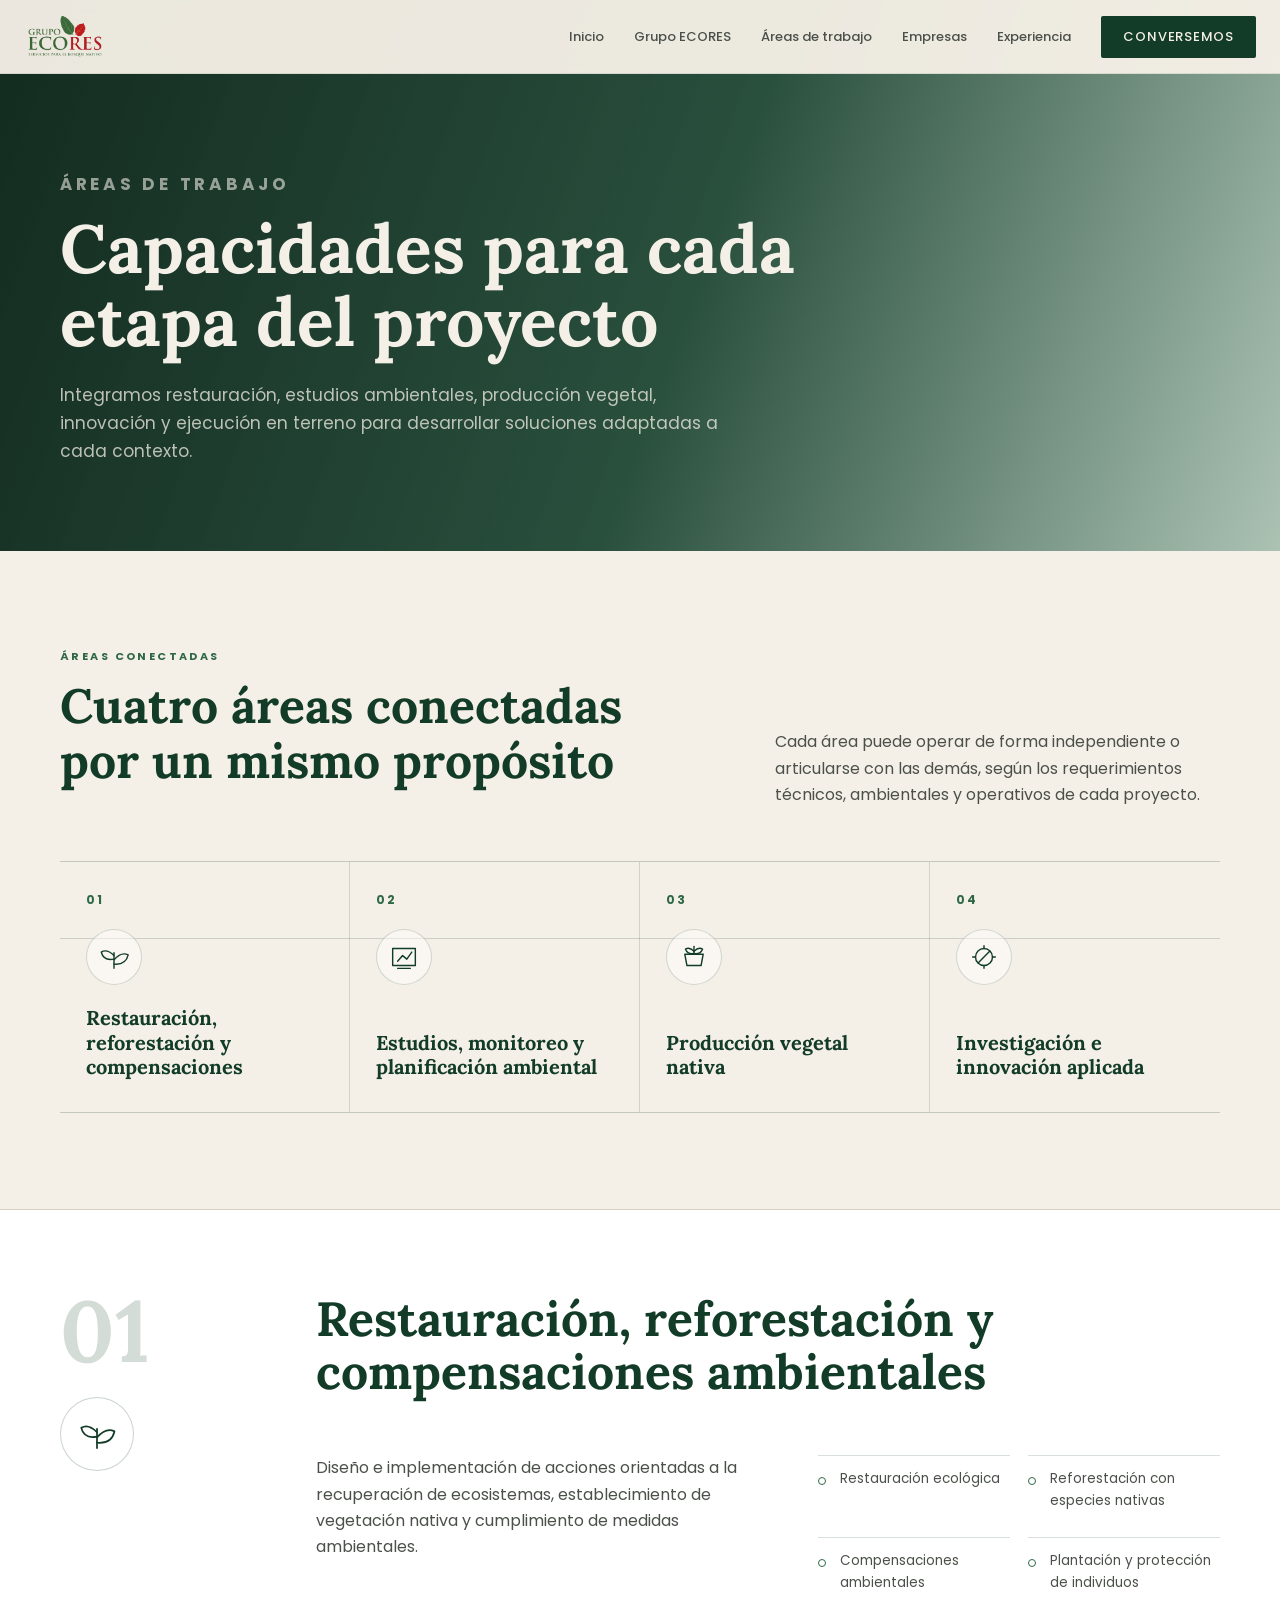
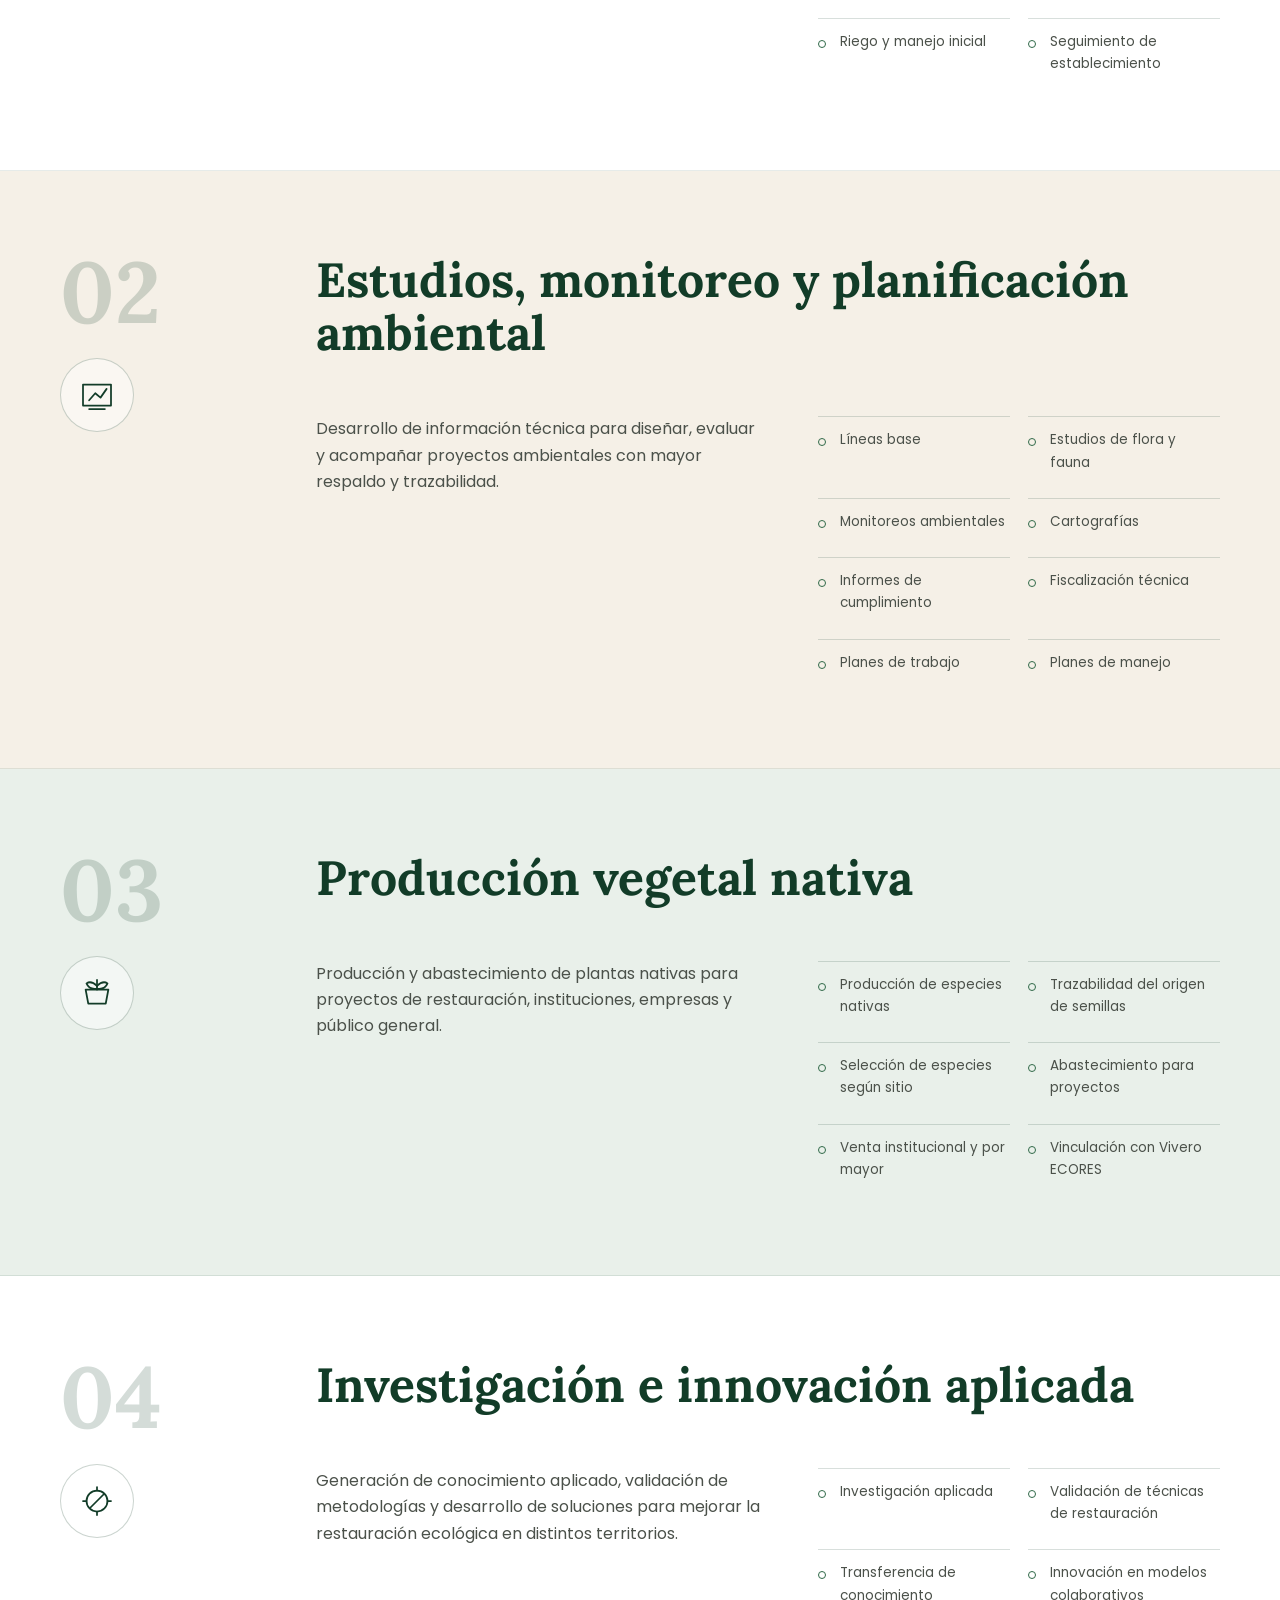
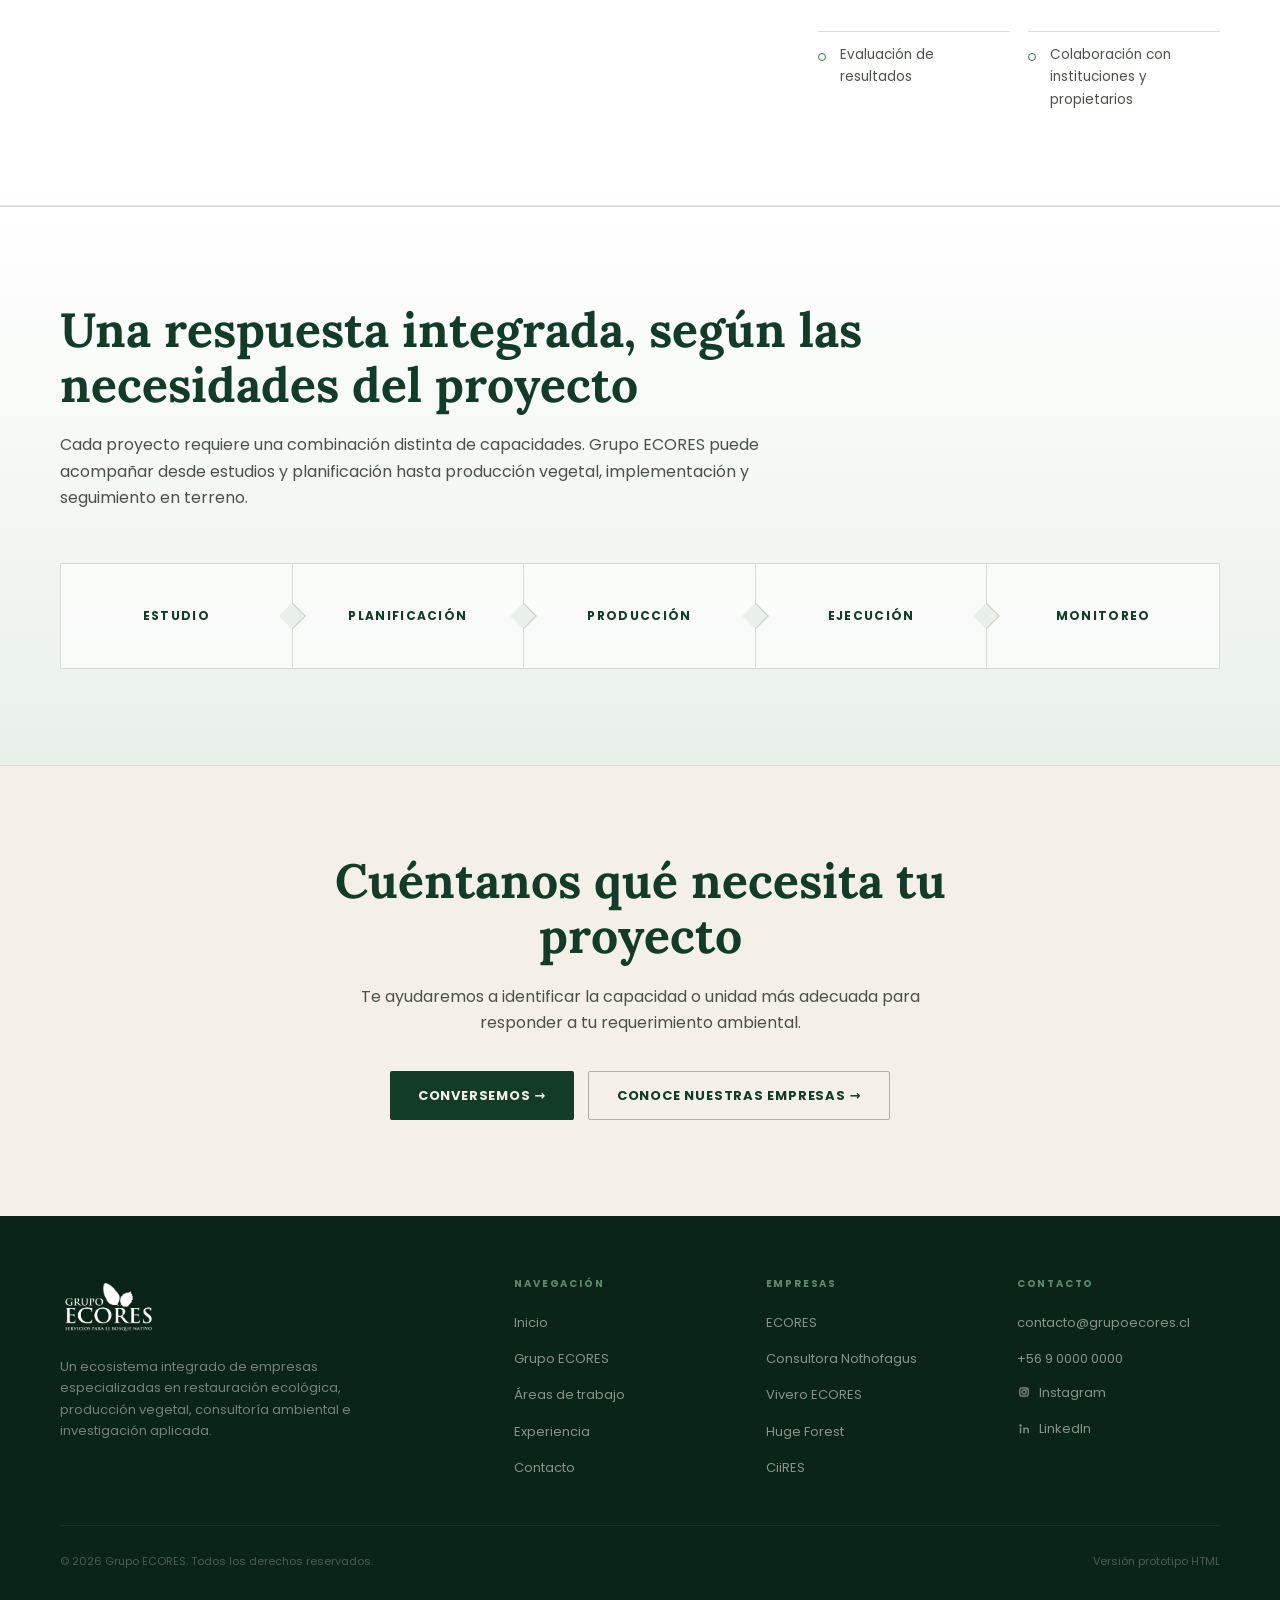
==== areas-de-trabajo.html @ fb3c3832 "Refine ECORES logo usage and sizing" ====
<!DOCTYPE html>
<html lang="es">
<head>
  <meta charset="UTF-8" />
  <meta name="viewport" content="width=device-width, initial-scale=1.0" />
  <title>Áreas de trabajo | Grupo ECORES</title>
  <meta name="description" content="Áreas de trabajo de Grupo ECORES para proyectos ambientales y restauración ecológica." />
  <link rel="preconnect" href="https://fonts.googleapis.com">
  <link rel="preconnect" href="https://fonts.gstatic.com" crossorigin>
  <link href="https://fonts.googleapis.com/css2?family=Lora:ital,wght@0,400..700;1,400..700&family=Poppins:wght@300;400;500;600;700&display=swap" rel="stylesheet">
  <link rel="stylesheet" href="css/styles.css">
</head>
<body>
  <header class="nav">
    <div class="nav-inner">
      <a href="index.html" class="logo" aria-label="Grupo ECORES">
        <img src="assets/logo/grupoecores_color.png" alt="Grupo ECORES">
      </a>
      <nav aria-label="Navegación principal">
        <ul class="nav-links">
          <li><a href="index.html">Inicio</a></li>
          <li><a href="grupo-ecores.html">Grupo ECORES</a></li>
          <li><a href="areas-de-trabajo.html">Áreas de trabajo</a></li>
          <li><a href="empresas.html">Empresas</a></li>
          <li><a href="experiencia.html">Experiencia</a></li>
          <li><a class="btn btn-verde nav-cta" href="contacto.html">Conversemos</a></li>
        </ul>
      </nav>
    </div>
  </header>

  <main>
    <section class="hero-interno hero-areas-trabajo">
      <div class="container">
        <p class="label">Áreas de trabajo</p>
        <h1>Capacidades para cada etapa del proyecto</h1>
        <p>Integramos restauración, estudios ambientales, producción vegetal, innovación y ejecución en terreno para desarrollar soluciones adaptadas a cada contexto.</p>
      </div>
    </section>

    <section class="mapa-capacidades section">
      <div class="container">
        <div class="mapa-capacidades-head">
          <div>
            <p class="label">Áreas conectadas</p>
            <h2 class="titulo">Cuatro áreas conectadas por un mismo propósito</h2>
          </div>
          <p>Cada área puede operar de forma independiente o articularse con las demás, según los requerimientos técnicos, ambientales y operativos de cada proyecto.</p>
        </div>

        <div class="mapa-capacidades-esquema" aria-label="Áreas de trabajo de Grupo ECORES">
          <article class="capacidad-nodo">
            <span class="capacidad-num">01</span>
            <span class="capacidad-icono" aria-hidden="true">
              <svg viewBox="0 0 48 48" focusable="false">
                <path d="M24 40V18" />
                <path d="M24 22c-7-7-13-8-18-5 2 8 8 12 18 10" />
                <path d="M24 28c7-8 14-10 20-7-2 9-9 14-20 13" />
              </svg>
            </span>
            <h3>Restauración, reforestación y compensaciones</h3>
          </article>
          <article class="capacidad-nodo">
            <span class="capacidad-num">02</span>
            <span class="capacidad-icono" aria-hidden="true">
              <svg viewBox="0 0 48 48" focusable="false">
                <path d="M8 12h32v24H8z" />
                <path d="M15 30l7-8 6 5 7-10" />
                <path d="M15 40h18" />
              </svg>
            </span>
            <h3>Estudios, monitoreo y planificación ambiental</h3>
          </article>
          <article class="capacidad-nodo">
            <span class="capacidad-num">03</span>
            <span class="capacidad-icono" aria-hidden="true">
              <svg viewBox="0 0 48 48" focusable="false">
                <path d="M14 36h20l3-16H11z" />
                <path d="M24 20V9" />
                <path d="M24 16c-5-5-9-5-12-3 2 5 6 7 12 6" />
                <path d="M24 16c5-5 9-5 12-3-2 5-6 7-12 6" />
              </svg>
            </span>
            <h3>Producción vegetal nativa</h3>
          </article>
          <article class="capacidad-nodo">
            <span class="capacidad-num">04</span>
            <span class="capacidad-icono" aria-hidden="true">
              <svg viewBox="0 0 48 48" focusable="false">
                <circle cx="24" cy="24" r="12" />
                <path d="M24 8v4" />
                <path d="M24 36v4" />
                <path d="M8 24h4" />
                <path d="M36 24h4" />
                <path d="M16 32l16-16" />
              </svg>
            </span>
            <h3>Investigación e innovación aplicada</h3>
          </article>
        </div>
      </div>
    </section>

    <section class="desarrollo-areas" aria-label="Detalle de áreas de trabajo">
      <article class="area-amplia area-fondo-blanco">
        <div class="container area-amplia-grid">
          <div class="area-amplia-meta">
            <span>01</span>
            <div class="area-amplia-icono" aria-hidden="true">
              <svg viewBox="0 0 48 48" focusable="false">
                <path d="M24 40V18" />
                <path d="M24 22c-7-7-13-8-18-5 2 8 8 12 18 10" />
                <path d="M24 28c7-8 14-10 20-7-2 9-9 14-20 13" />
              </svg>
            </div>
          </div>
          <div class="area-amplia-contenido">
            <h2>Restauración, reforestación y compensaciones ambientales</h2>
            <p>Diseño e implementación de acciones orientadas a la recuperación de ecosistemas, establecimiento de vegetación nativa y cumplimiento de medidas ambientales.</p>
            <ul class="capacidad-lista">
              <li>Restauración ecológica</li>
              <li>Reforestación con especies nativas</li>
              <li>Compensaciones ambientales</li>
              <li>Plantación y protección de individuos</li>
              <li>Riego y manejo inicial</li>
              <li>Seguimiento de establecimiento</li>
            </ul>
          </div>
        </div>
      </article>

      <article class="area-amplia area-fondo-marfil">
        <div class="container area-amplia-grid">
          <div class="area-amplia-meta">
            <span>02</span>
            <div class="area-amplia-icono" aria-hidden="true">
              <svg viewBox="0 0 48 48" focusable="false">
                <path d="M8 12h32v24H8z" />
                <path d="M15 30l7-8 6 5 7-10" />
                <path d="M15 40h18" />
              </svg>
            </div>
          </div>
          <div class="area-amplia-contenido">
            <h2>Estudios, monitoreo y planificación ambiental</h2>
            <p>Desarrollo de información técnica para diseñar, evaluar y acompañar proyectos ambientales con mayor respaldo y trazabilidad.</p>
            <ul class="capacidad-lista">
              <li>Líneas base</li>
              <li>Estudios de flora y fauna</li>
              <li>Monitoreos ambientales</li>
              <li>Cartografías</li>
              <li>Informes de cumplimiento</li>
              <li>Fiscalización técnica</li>
              <li>Planes de trabajo</li>
              <li>Planes de manejo</li>
            </ul>
          </div>
        </div>
      </article>

      <article class="area-amplia area-fondo-verde-claro">
        <div class="container area-amplia-grid">
          <div class="area-amplia-meta">
            <span>03</span>
            <div class="area-amplia-icono" aria-hidden="true">
              <svg viewBox="0 0 48 48" focusable="false">
                <path d="M14 36h20l3-16H11z" />
                <path d="M24 20V9" />
                <path d="M24 16c-5-5-9-5-12-3 2 5 6 7 12 6" />
                <path d="M24 16c5-5 9-5 12-3-2 5-6 7-12 6" />
              </svg>
            </div>
          </div>
          <div class="area-amplia-contenido">
            <h2>Producción vegetal nativa</h2>
            <p>Producción y abastecimiento de plantas nativas para proyectos de restauración, instituciones, empresas y público general.</p>
            <ul class="capacidad-lista">
              <li>Producción de especies nativas</li>
              <li>Trazabilidad del origen de semillas</li>
              <li>Selección de especies según sitio</li>
              <li>Abastecimiento para proyectos</li>
              <li>Venta institucional y por mayor</li>
              <li>Vinculación con Vivero ECORES</li>
            </ul>
          </div>
        </div>
      </article>

      <article class="area-amplia area-fondo-blanco">
        <div class="container area-amplia-grid">
          <div class="area-amplia-meta">
            <span>04</span>
            <div class="area-amplia-icono" aria-hidden="true">
              <svg viewBox="0 0 48 48" focusable="false">
                <circle cx="24" cy="24" r="12" />
                <path d="M24 8v4" />
                <path d="M24 36v4" />
                <path d="M8 24h4" />
                <path d="M36 24h4" />
                <path d="M16 32l16-16" />
              </svg>
            </div>
          </div>
          <div class="area-amplia-contenido">
            <h2>Investigación e innovación aplicada</h2>
            <p>Generación de conocimiento aplicado, validación de metodologías y desarrollo de soluciones para mejorar la restauración ecológica en distintos territorios.</p>
            <ul class="capacidad-lista">
              <li>Investigación aplicada</li>
              <li>Validación de técnicas de restauración</li>
              <li>Transferencia de conocimiento</li>
              <li>Innovación en modelos colaborativos</li>
              <li>Evaluación de resultados</li>
              <li>Colaboración con instituciones y propietarios</li>
            </ul>
          </div>
        </div>
      </article>
    </section>

    <section class="areas-integracion section">
      <div class="container areas-integracion-inner">
        <div>
          <h2 class="titulo">Una respuesta integrada, según las necesidades del proyecto</h2>
          <p>Cada proyecto requiere una combinación distinta de capacidades. Grupo ECORES puede acompañar desde estudios y planificación hasta producción vegetal, implementación y seguimiento en terreno.</p>
        </div>
        <ol class="process-line" aria-label="Flujo integrado de capacidades">
          <li>Estudio</li>
          <li>Planificación</li>
          <li>Producción</li>
          <li>Ejecución</li>
          <li>Monitoreo</li>
        </ol>
      </div>
    </section>

    <section class="areas-cta cta-light">
      <div class="container">
        <h2 class="titulo">Cuéntanos qué necesita tu proyecto</h2>
        <p>Te ayudaremos a identificar la capacidad o unidad más adecuada para responder a tu requerimiento ambiental.</p>
        <div class="areas-cta-btns">
          <a class="btn btn-verde" href="contacto.html">Conversemos &rarr;</a>
          <a class="btn btn-outline" href="empresas.html">Conoce nuestras empresas &rarr;</a>
        </div>
      </div>
    </section>
  </main>

  <footer>
    <div class="container">
      <div class="footer-grid">
        <div class="footer-marca">
          <a class="footer-logo" href="index.html"><img src="assets/logo/grupoecores_blanco.png" alt="Grupo ECORES"></a>
          <p>Un ecosistema integrado de empresas especializadas en restauración ecológica, producción vegetal, consultoría ambiental e investigación aplicada.</p>
        </div>
        <div class="footer-col">
          <h4>Navegación</h4>
          <ul>
            <li><a href="index.html">Inicio</a></li>
            <li><a href="grupo-ecores.html">Grupo ECORES</a></li>
            <li><a href="areas-de-trabajo.html">Áreas de trabajo</a></li>
            <li><a href="experiencia.html">Experiencia</a></li>
            <li><a href="contacto.html">Contacto</a></li>
          </ul>
        </div>
        <div class="footer-col">
          <h4>Empresas</h4>
          <ul>
            <li><a href="empresas.html">ECORES</a></li>
            <li><a href="empresas.html">Consultora Nothofagus</a></li>
            <li><a href="https://www.viveroecores.cl/">Vivero ECORES</a></li>
            <li><a href="empresas.html">Huge Forest</a></li>
            <li><a href="empresas.html">CiiRES</a></li>
          </ul>
        </div>
        <div class="footer-col">
          <h4>Contacto</h4>
          <ul>
            <li><a href="mailto:contacto@grupoecores.cl">contacto@grupoecores.cl</a></li>
            <li><a href="#">+56 9 0000 0000</a></li>
            <li><a class="social-link" href="#"><svg viewBox="0 0 20 20" fill="none" aria-hidden="true"><rect x="4" y="4" width="12" height="12" rx="3" stroke-width="1.7"/><circle cx="10" cy="10" r="3" stroke-width="1.7"/><circle cx="13.8" cy="6.2" r="1" fill="currentColor" stroke="none"/></svg>Instagram</a></li>
            <li><a class="social-link" href="#"><svg viewBox="0 0 20 20" fill="none" aria-hidden="true"><circle cx="5" cy="5" r="1.7" fill="currentColor" stroke="none"/><path d="M4 8h2v8H4zM9 8h2v1.4c.6-.9 1.5-1.6 2.9-1.6 2.1 0 3.1 1.4 3.1 3.8V16h-2v-4c0-1.5-.5-2.2-1.6-2.2-1.3 0-2.4 1-2.4 2.8V16H9z" fill="currentColor" stroke="none"/></svg>LinkedIn</a></li>
          </ul>
        </div>
      </div>
      <div class="footer-bottom">
        <span>© 2026 Grupo ECORES. Todos los derechos reservados.</span>
        <span>Versión prototipo HTML</span>
      </div>
    </div>
  </footer>
</body>
</html>
---- css/styles.css ----
*, *::before, *::after { box-sizing: border-box; margin: 0; padding: 0; }

:root {
  --verde-bosque: #123C28;
  --verde-profundo: #0B2418;
  --verde-medio: #2F6847;
  --verde-salvia: #5E8A6E;
  --verde-claro: #E9F0EA;
  --rojo-ecores: #B72A20;
  --marfil: #F5F0E7;
  --marfil-oscuro: #E8DFD1;
  --piedra: #D8D0C2;
  --texto: #1F241F;
  --texto-medio: #4B514A;
  --texto-suave: #71776E;
  --blanco: #FFFFFF;
  --max: 1160px;
}

html { scroll-behavior: smooth; }

body {
  font-family: 'Poppins', system-ui, sans-serif;
  color: var(--texto);
  background: var(--blanco);
  line-height: 1.65;
}

img { max-width: 100%; display: block; }
a { color: inherit; }

.container { width: min(var(--max), calc(100% - 48px)); margin: 0 auto; }
.section { padding: 96px 0; }

.label {
  font-size: 11px;
  font-weight: 700;
  letter-spacing: .22em;
  text-transform: uppercase;
  color: var(--verde-medio);
  margin-bottom: 14px;
}

.titulo {
  font-family: 'Lora', Georgia, serif;
  font-size: clamp(30px, 4vw, 48px);
  line-height: 1.14;
  font-weight: 700;
  color: var(--verde-bosque);
  margin-bottom: 20px;
}

.bajada {
  font-size: 16px;
  color: var(--texto-medio);
  max-width: 650px;
}

.btn {
  display: inline-flex;
  align-items: center;
  justify-content: center;
  min-height: 48px;
  padding: 13px 28px;
  border-radius: 2px;
  font-size: 13px;
  font-weight: 700;
  letter-spacing: .06em;
  text-transform: uppercase;
  text-decoration: none;
  transition: .2s ease;
}

.btn-verde { background: var(--verde-bosque); color: var(--marfil); }
.btn-verde:hover { background: var(--verde-medio); }
.btn-marfil { background: var(--marfil); color: var(--verde-bosque); }
.btn-marfil:hover { background: var(--blanco); transform: translateY(-1px); }
.btn-outline { border: 1px solid rgba(245,240,231,.55); color: var(--marfil); }
.btn-outline:hover { border-color: var(--marfil); background: rgba(245,240,231,.08); }

/* Header */
.nav {
  position: fixed;
  inset: 0 0 auto 0;
  height: 74px;
  z-index: 20;
  background: rgba(245,240,231,.96);
  backdrop-filter: blur(10px);
  border-bottom: 1px solid rgba(18,60,40,.10);
}

.nav-inner {
  height: 100%;
  width: min(1280px, calc(100% - 48px));
  margin: 0 auto;
  display: flex;
  align-items: center;
  justify-content: space-between;
  gap: 24px;
}

.logo img { height: 54px; width: auto; }
.nav-links { display: flex; align-items: center; gap: 30px; list-style: none; }
.nav-links a { text-decoration: none; font-size: 13px; font-weight: 500; color: var(--texto-medio); }
.nav-links a:hover { color: var(--verde-bosque); }
.nav-cta { padding: 10px 22px; min-height: 42px; font-size: 12px; }
.nav-links a.nav-cta { color: var(--marfil); }
.nav-links a.nav-cta:hover { color: var(--blanco); }

/* Hero */
.hero {
  min-height: 100vh;
  padding-top: 74px;
  position: relative;
  display: flex;
  align-items: center;
  overflow: hidden;
  background: var(--verde-profundo);
}

.hero::before {
  content: '';
  position: absolute;
  inset: 0;
  background-image:
    linear-gradient(105deg, rgba(11,36,24,.95) 0%, rgba(18,60,40,.86) 42%, rgba(18,60,40,.26) 72%, rgba(18,60,40,.08) 100%),
    url('../assets/img/hero-desktop.webp');
  background-size: cover;
  background-position: center;
  z-index: 0;
}

.hero::after {
  content: '';
  position: absolute;
  inset: 0;
  background-image:
    radial-gradient(circle at 82% 47%, transparent 18%, rgba(245,240,231,.16) 18.3%, transparent 18.8%),
    radial-gradient(circle at 82% 47%, transparent 31%, rgba(245,240,231,.12) 31.3%, transparent 31.8%),
    radial-gradient(circle at 82% 47%, transparent 45%, rgba(245,240,231,.08) 45.3%, transparent 45.8%);
  opacity: .18;
  z-index: 1;
}

.hero-content {
  position: relative;
  z-index: 2;
  width: min(1160px, calc(100% - 48px));
  margin: 0 auto;
  display: grid;
  grid-template-columns: 3px minmax(0, 680px);
  gap: 40px;
  align-items: center;
}

.hero-line {
  height: 390px;
  background: linear-gradient(180deg, transparent 0%, var(--rojo-ecores) 17%, var(--verde-salvia) 52%, rgba(183,42,32,.45) 86%, transparent 100%);
  border-radius: 999px;
}

.hero-kicker {
  font-size: 11px;
  font-weight: 700;
  letter-spacing: .22em;
  text-transform: uppercase;
  color: rgba(245,240,231,.66);
  margin-bottom: 22px;
}

.hero h1 {
  font-family: 'Lora', Georgia, serif;
  font-size: clamp(42px, 6vw, 76px);
  line-height: 1.05;
  color: var(--marfil);
  font-weight: 700;
  margin-bottom: 24px;
  max-width: 780px;
}

.hero h1 em { display: block; font-style: italic; color: rgba(245,240,231,.60); font-weight: 600; }

.hero p {
  color: rgba(245,240,231,.82);
  font-size: 17px;
  max-width: 680px;
  margin-bottom: 34px;
  font-weight: 300;
}

.hero-actions { display: flex; gap: 14px; flex-wrap: wrap; }

/* Páginas internas */
.hero-interno {
  min-height: 52vh;
  padding: 170px 0 86px;
  background: var(--verde-profundo);
  color: var(--marfil);
}

.hero-interno .label { color: rgba(245,240,231,.58); }

.hero-interno h1 {
  font-family: 'Lora', Georgia, serif;
  font-size: clamp(40px, 6vw, 68px);
  line-height: 1.08;
  font-weight: 700;
  max-width: 780px;
  margin-bottom: 22px;
}

.hero-interno p {
  max-width: 680px;
  color: rgba(245,240,231,.74);
  font-size: 17px;
}

.contenido-interno { background: var(--marfil); }

.contenido-interno p {
  max-width: 760px;
  color: var(--texto-medio);
  font-size: 16px;
}

/* Áreas de trabajo */
.hero-areas-trabajo {
  background:
    linear-gradient(110deg, rgba(11,36,24,.97) 0%, rgba(18,60,40,.90) 54%, rgba(94,138,110,.52) 100%),
    linear-gradient(90deg, transparent 0 34px, rgba(245,240,231,.05) 34px 35px, transparent 35px 100%);
  background-size: auto, 72px 72px;
}

.mapa-capacidades {
  background: var(--marfil);
  border-bottom: 1px solid var(--piedra);
}

.mapa-capacidades-head {
  display: grid;
  grid-template-columns: minmax(0, .95fr) minmax(280px, .65fr);
  gap: 64px;
  align-items: end;
  margin-bottom: 52px;
}

.mapa-capacidades-head p:not(.label) {
  color: var(--texto-medio);
  font-size: 16px;
}

.mapa-capacidades-esquema {
  position: relative;
  display: grid;
  grid-template-columns: repeat(4, 1fr);
  border-top: 1px solid rgba(18,60,40,.22);
  border-bottom: 1px solid rgba(18,60,40,.22);
}

.mapa-capacidades-esquema::before {
  content: '';
  position: absolute;
  left: 0;
  right: 0;
  top: 76px;
  height: 1px;
  background: rgba(18,60,40,.18);
}

.capacidad-nodo {
  position: relative;
  min-height: 250px;
  padding: 28px 26px 32px;
  display: grid;
  grid-template-rows: auto auto 1fr;
  gap: 20px;
  border-right: 1px solid rgba(18,60,40,.16);
}

.capacidad-nodo:last-child { border-right: 0; }

.capacidad-num {
  color: var(--verde-medio);
  font-size: 12px;
  font-weight: 700;
  letter-spacing: .16em;
}

.capacidad-icono,
.area-amplia-icono {
  display: grid;
  place-items: center;
  color: var(--verde-bosque);
}

.capacidad-icono {
  width: 56px;
  height: 56px;
  background: rgba(255,255,255,.48);
  border: 1px solid rgba(18,60,40,.18);
  border-radius: 50%;
  z-index: 1;
}

.capacidad-icono svg,
.area-amplia-icono svg {
  width: 34px;
  height: 34px;
  fill: none;
  stroke: currentColor;
  stroke-width: 2;
  stroke-linecap: round;
  stroke-linejoin: round;
}

.capacidad-nodo h3 {
  align-self: end;
  max-width: 230px;
  font-family: 'Lora', Georgia, serif;
  color: var(--verde-bosque);
  font-size: 20px;
  line-height: 1.22;
}

.desarrollo-areas {
  background: var(--blanco);
}

.area-amplia {
  padding: 82px 0;
  border-bottom: 1px solid rgba(18,60,40,.10);
}

.area-fondo-blanco { background: var(--blanco); }
.area-fondo-marfil { background: var(--marfil); }
.area-fondo-verde-claro { background: var(--verde-claro); }

.area-amplia-grid {
  display: grid;
  grid-template-columns: 190px minmax(0, 1fr);
  gap: 66px;
  align-items: start;
}

.area-amplia-meta {
  position: sticky;
  top: 104px;
  display: grid;
  gap: 28px;
  align-content: start;
}

.area-amplia-meta span {
  font-family: 'Lora', Georgia, serif;
  font-size: clamp(52px, 7vw, 86px);
  line-height: .9;
  color: rgba(18,60,40,.18);
  font-weight: 700;
}

.area-amplia-icono {
  width: 74px;
  height: 74px;
  border: 1px solid rgba(18,60,40,.22);
  border-radius: 50%;
  background: rgba(255,255,255,.46);
}

.area-amplia-icono svg {
  width: 42px;
  height: 42px;
}

.area-amplia-contenido {
  display: grid;
  grid-template-columns: minmax(0, .8fr) minmax(300px, .72fr);
  gap: 56px;
  align-items: start;
}

.area-amplia-contenido h2 {
  grid-column: 1 / -1;
  max-width: 860px;
  font-family: 'Lora', Georgia, serif;
  color: var(--verde-bosque);
  font-size: clamp(30px, 4vw, 48px);
  line-height: 1.12;
}

.area-amplia-contenido p {
  max-width: 610px;
  color: var(--texto-medio);
  font-size: 16px;
}

.capacidad-lista {
  list-style: none;
  display: grid;
  grid-template-columns: 1fr 1fr;
  gap: 12px 18px;
}

.capacidad-lista li {
  position: relative;
  padding: 12px 0 12px 22px;
  border-top: 1px solid rgba(18,60,40,.16);
  color: var(--texto-medio);
  font-size: 13.5px;
}

.capacidad-lista li::before {
  content: '';
  position: absolute;
  left: 0;
  top: 21px;
  width: 8px;
  height: 8px;
  border: 1px solid var(--verde-medio);
  border-radius: 50%;
}

.areas-integracion {
  background: linear-gradient(180deg, var(--blanco) 0%, var(--verde-claro) 100%);
  color: var(--texto);
  border-top: 1px solid rgba(18,60,40,.10);
}

.areas-integracion-inner {
  display: grid;
  gap: 52px;
}

.areas-integracion .titulo { color: var(--verde-bosque); max-width: 820px; }

.areas-integracion p {
  max-width: 760px;
  color: var(--texto-medio);
}

.process-line {
  list-style: none;
  display: grid;
  grid-template-columns: repeat(5, 1fr);
  border: 1px solid rgba(18,60,40,.16);
  background: rgba(255,255,255,.62);
}

.process-line li {
  position: relative;
  min-height: 104px;
  display: grid;
  place-items: center;
  text-align: center;
  padding: 24px 18px;
  border-right: 1px solid rgba(18,60,40,.14);
  color: var(--verde-bosque);
  font-size: 12px;
  font-weight: 700;
  letter-spacing: .11em;
  text-transform: uppercase;
}

.process-line li:last-child { border-right: 0; }

.process-line li::after {
  content: '';
  position: absolute;
  right: -10px;
  top: 50%;
  width: 19px;
  height: 19px;
  border-top: 1px solid rgba(18,60,40,.18);
  border-right: 1px solid rgba(18,60,40,.18);
  background: var(--verde-claro);
  transform: translateY(-50%) rotate(45deg);
  z-index: 2;
}

.process-line li:last-child::after { display: none; }

.areas-cta {
  background: var(--marfil);
  color: var(--texto);
  text-align: center;
  padding: 88px 0 96px;
  border-top: 1px solid rgba(18,60,40,.12);
}

.areas-cta .container {
  max-width: 760px;
}

.areas-cta .titulo {
  color: var(--verde-bosque);
  max-width: 660px;
  margin-left: auto;
  margin-right: auto;
}

.areas-cta p {
  max-width: 620px;
  color: var(--texto-medio);
  margin: 0 auto 34px;
}

.areas-cta-btns {
  display: flex;
  justify-content: center;
  gap: 14px;
  flex-wrap: wrap;
}

.cta-light .btn-outline {
  border-color: rgba(18,60,40,.35);
  color: var(--verde-bosque);
}

.cta-light .btn-outline:hover {
  border-color: var(--verde-bosque);
  background: rgba(18,60,40,.06);
}

/* Grupo ECORES */
.hero-grupo {
  min-height: 58vh;
  background:
    linear-gradient(110deg, rgba(11,36,24,.96) 0%, rgba(18,60,40,.88) 58%, rgba(47,104,71,.72) 100%);
}

.hero-grupo h1 { max-width: 880px; }

.hero-grupo p:not(.label) {
  max-width: 760px;
  font-size: 18px;
}

.grupo-intro { background: var(--marfil); }
.grupo-plan { background: var(--blanco); }
.bloque-terreno { background: var(--marfil); }
.grupo-enfoque { background: var(--verde-bosque); color: var(--marfil); }
.grupo-trabajo { background: var(--marfil); }
.grupo-unidades { background: var(--blanco); }

.grupo-texto-grid,
.grupo-unidades-inner {
  display: grid;
  grid-template-columns: .88fr 1.12fr;
  gap: 72px;
  align-items: start;
}

.grupo-copy {
  display: grid;
  gap: 18px;
  color: var(--texto-medio);
  font-size: 16px;
}

.grupo-copy .btn {
  justify-self: start;
  margin-top: 14px;
}

.bloque-terreno-grid {
  display: grid;
  grid-template-columns: minmax(0, 1.05fr) minmax(0, .95fr);
  gap: 72px;
  align-items: center;
}

.bloque-terreno-img {
  width: 100%;
  aspect-ratio: 4 / 3;
  object-fit: cover;
  object-position: center;
  border-radius: 6px;
}

.bloque-terreno-texto {
  max-width: 540px;
}

.bloque-terreno-texto p:not(.label) {
  color: var(--texto-medio);
  font-size: 16px;
}

.bloque-terreno-secundario {
  margin-top: 18px;
  color: var(--texto-suave);
}

.grupo-section-head {
  max-width: 720px;
  margin-bottom: 46px;
}

.grupo-enfoque .label { color: rgba(245,240,231,.58); }
.grupo-enfoque .titulo { color: var(--marfil); }

.grupo-card-grid {
  display: grid;
  grid-template-columns: repeat(4, 1fr);
  gap: 18px;
}

.grupo-card {
  min-height: 280px;
  padding: 30px 26px;
  border: 1px solid rgba(245,240,231,.14);
  border-radius: 4px;
  background: rgba(245,240,231,.06);
}

.grupo-card-num {
  display: inline-flex;
  width: 38px;
  height: 38px;
  align-items: center;
  justify-content: center;
  border-radius: 50%;
  background: rgba(245,240,231,.10);
  color: var(--verde-claro);
  font-size: 12px;
  font-weight: 700;
  margin-bottom: 22px;
}

.grupo-card h3 {
  font-family: 'Lora', Georgia, serif;
  font-size: 21px;
  line-height: 1.2;
  color: var(--marfil);
  margin-bottom: 14px;
}

.grupo-card p {
  color: rgba(245,240,231,.70);
  font-size: 14px;
  line-height: 1.65;
}

.grupo-secuencia {
  list-style: none;
  display: grid;
  grid-template-columns: repeat(5, 1fr);
  gap: 0;
  margin-bottom: 34px;
  border: 1px solid var(--piedra);
  background: var(--blanco);
}

.grupo-secuencia li {
  position: relative;
  min-height: 112px;
  padding: 30px 24px;
  display: flex;
  align-items: center;
  justify-content: center;
  text-align: center;
  color: var(--verde-bosque);
  font-size: 13px;
  font-weight: 700;
  letter-spacing: .04em;
  text-transform: uppercase;
  border-right: 1px solid var(--piedra);
}

.grupo-secuencia li:last-child { border-right: 0; }

.grupo-secuencia li::after {
  content: '';
  position: absolute;
  right: -8px;
  top: 50%;
  width: 15px;
  height: 15px;
  border-top: 1px solid var(--piedra);
  border-right: 1px solid var(--piedra);
  background: var(--blanco);
  transform: translateY(-50%) rotate(45deg);
  z-index: 2;
}

.grupo-secuencia li:last-child::after { display: none; }

.grupo-secuencia-texto {
  max-width: 760px;
  color: var(--texto-medio);
  font-size: 16px;
}

.grupo-cierre { border-top: 1px solid rgba(245,240,231,.08); }

/* Presentación */
.presentacion { background: var(--marfil); }
.presentacion-grid { display: grid; grid-template-columns: .95fr 1.05fr; gap: 78px; align-items: center; }
.presentacion-texto p { font-size: 15.5px; color: var(--texto-medio); margin-bottom: 18px; }
.link-flecha { display: inline-flex; text-decoration: none; color: var(--verde-medio); font-weight: 700; font-size: 14px; margin-top: 6px; }
.link-flecha:hover { text-decoration: underline; }
.foto-card { border-radius: 4px; overflow: hidden; box-shadow: 0 18px 45px rgba(18,60,40,.16); }
.foto-card img { width: 100%; height: 100%; aspect-ratio: 4 / 3; object-fit: cover; }

/* Cifras */
.cifras { background: var(--verde-bosque); color: var(--marfil); padding: 86px 0; }
.cifras-header { text-align: center; margin-bottom: 50px; }
.cifras .label { color: rgba(245,240,231,.52); }
.cifras .titulo { color: var(--marfil); }
.cifras .bajada { color: rgba(245,240,231,.66); margin: 0 auto; }
.cifras-grid { display: grid; grid-template-columns: repeat(4, 1fr); border: 1px solid rgba(245,240,231,.11); }
.cifra { text-align: center; padding: 44px 26px; border-right: 1px solid rgba(245,240,231,.10); }
.cifra:last-child { border-right: 0; }
.cifra-num { font-family: 'Lora', Georgia, serif; font-size: clamp(38px, 5vw, 58px); font-weight: 700; line-height: 1; margin-bottom: 10px; }
.cifra-label { color: rgba(245,240,231,.64); font-size: 13px; }
.cifra-nota { margin-top: 16px; text-align: center; font-size: 11px; color: rgba(245,240,231,.28); font-style: italic; }

/* Áreas */
.areas { background: var(--blanco); }
.areas-header { display: grid; grid-template-columns: 1fr 1fr; gap: 48px; align-items: end; margin-bottom: 50px; }
.areas-grid { display: grid; grid-template-columns: repeat(4, 1fr); gap: 20px; }
.area-card { border: 1px solid var(--piedra); border-radius: 3px; padding: 34px 28px; min-height: 310px; text-decoration: none; transition: .2s ease; display: flex; flex-direction: column; }
.area-card:hover { border-color: var(--verde-salvia); transform: translateY(-3px); box-shadow: 0 14px 34px rgba(18,60,40,.10); }
.area-icono { width: 42px; height: 42px; border-radius: 50%; background: var(--marfil); display: grid; place-items: center; margin-bottom: 18px; color: var(--verde-bosque); font-weight: 700; }
.area-nombre { font-family: 'Lora', Georgia, serif; color: var(--verde-bosque); font-size: 17px; line-height: 1.25; font-weight: 700; margin-bottom: 14px; }
.area-desc { color: var(--texto-suave); font-size: 13.5px; flex: 1; }
.area-link { font-size: 11px; font-weight: 700; color: var(--verde-medio); letter-spacing: .09em; text-transform: uppercase; margin-top: 18px; }

/* Ecosistema circular */
.ecosistema { background: var(--marfil); }
.ecosistema-header { text-align: center; max-width: 780px; margin: 0 auto 62px; }
.ecosistema-header .bajada { margin: 0 auto; }

.ecosistema-circular {
  position: relative;
  min-height: 640px;
  display: grid;
  place-items: center;
  margin: 0 auto;
  max-width: 1040px;
}

.ecosistema-orbita {
  position: absolute;
  width: min(560px, 58vw);
  aspect-ratio: 1;
  border: 1px solid rgba(47,104,71,.25);
  border-radius: 50%;
}

.ecosistema-orbita::before, .ecosistema-orbita::after {
  content: '';
  position: absolute;
  border-radius: 50%;
  border: 1px solid rgba(47,104,71,.16);
  inset: 13%;
}

.ecosistema-orbita::after { inset: 28%; opacity: .65; }

.ecosistema-centro {
  width: 245px;
  min-height: 245px;
  border-radius: 50%;
  background: var(--verde-bosque);
  color: var(--marfil);
  display: grid;
  place-items: center;
  text-align: center;
  padding: 28px;
  z-index: 2;
  box-shadow: 0 18px 45px rgba(18,60,40,.18);
}

.ecosistema-centro strong {
  font-family: 'Lora', Georgia, serif;
  font-size: 27px;
  line-height: 1.1;
  display: block;
  margin-bottom: 12px;
}

.ecosistema-centro span { font-size: 12px; color: rgba(245,240,231,.72); }

.nodo {
  position: absolute;
  width: 235px;
  min-height: 135px;
  background: rgba(255,255,255,.72);
  border: 1px solid var(--piedra);
  border-radius: 8px;
  padding: 18px 20px;
  z-index: 3;
  box-shadow: 0 12px 28px rgba(18,60,40,.08);
}

.nodo::before {
  content: '';
  position: absolute;
  width: 12px;
  height: 12px;
  border-radius: 50%;
  background: var(--verde-medio);
  border: 3px solid var(--marfil);
  box-shadow: 0 0 0 1px rgba(47,104,71,.25);
}

.nodo h3 {
  font-size: 12px;
  letter-spacing: .11em;
  text-transform: uppercase;
  color: var(--verde-bosque);
  margin-bottom: 8px;
}

.nodo p { font-size: 12.5px; color: var(--texto-medio); line-height: 1.55; }

.nodo-1 { top: 0; left: 50%; transform: translateX(-50%); }
.nodo-1::before { left: 50%; bottom: -7px; transform: translateX(-50%); }
.nodo-2 { top: 145px; right: 0; }
.nodo-2::before { left: -7px; top: 50%; transform: translateY(-50%); }
.nodo-3 { bottom: 32px; right: 110px; }
.nodo-3::before { left: 20px; top: -7px; }
.nodo-4 { bottom: 32px; left: 110px; }
.nodo-4::before { right: 20px; top: -7px; }
.nodo-5 { top: 145px; left: 0; }
.nodo-5::before { right: -7px; top: 50%; transform: translateY(-50%); }

.ecosistema-cta { text-align: center; margin-top: 18px; }

/* Sectores */
.sectores { background: var(--blanco); padding: 82px 0; }
.sectores-inner { display: grid; grid-template-columns: .8fr 1.2fr; gap: 72px; align-items: center; }
.sectores-tags { display: flex; flex-wrap: wrap; gap: 10px; }
.tag { border: 1px solid var(--piedra); padding: 10px 17px; border-radius: 999px; font-size: 13px; color: var(--texto-medio); background: var(--blanco); }

/* Proyecto */
.proyecto { background: var(--marfil-oscuro); }
.proyecto-inner { display: grid; grid-template-columns: 1fr 1fr; gap: 78px; align-items: center; }
.proyecto-texto p { color: var(--texto-medio); margin-bottom: 30px; }

/* Credenciales */
.credenciales { background: var(--blanco); border-top: 1px solid var(--piedra); }
.credenciales-head { text-align: center; margin-bottom: 48px; }
.credenciales-grid { display: grid; grid-template-columns: repeat(3,1fr); gap: 42px; }
.credencial { border-left: 3px solid var(--verde-salvia); padding: 18px 24px; }
.credencial-tag { width: 38px; height: 38px; border-radius: 50%; background: var(--marfil); display: grid; place-items: center; color: var(--verde-bosque); font-weight: 700; margin-bottom: 14px; }
.credencial-titulo { font-family: 'Lora', Georgia, serif; color: var(--verde-bosque); font-weight: 700; line-height: 1.25; margin-bottom: 8px; }
.credencial-texto { color: var(--texto-medio); font-size: 13.5px; }

/* Empresas */
.hero-empresas {
  min-height: 48vh;
  padding: 146px 0 64px;
  background:
    linear-gradient(105deg, rgba(11,36,24,.96) 0%, rgba(18,60,40,.88) 54%, rgba(183,42,32,.38) 100%),
    url('../assets/img/bosque-intervenido.webp');
  background-size: cover;
  background-position: center;
}

.hero-empresas h1 { max-width: 940px; }
.hero-empresas p:not(.label) { max-width: 740px; font-size: 18px; }

.empresas-recorrido {
  position: relative;
  padding: 72px 0 88px;
  background:
    linear-gradient(90deg, rgba(18,60,40,.08) 0 1px, transparent 1px 100%),
    var(--blanco);
  background-size: 82px 82px;
  overflow: hidden;
}

.empresas-recorrido .container {
  position: relative;
}

.empresas-recorrido-head {
  display: grid;
  grid-template-columns: minmax(0, .95fr) minmax(280px, .55fr);
  gap: 56px;
  align-items: end;
  margin-bottom: 46px;
}

.empresas-recorrido-head .titulo { max-width: 760px; margin-bottom: 0; }

.empresas-recorrido-head > p {
  color: var(--texto-medio);
  font-size: 15px;
  border-left: 2px solid var(--rojo-ecores);
  padding-left: 22px;
}

.empresas-pista {
  position: relative;
  display: flex;
  gap: 34px;
  overflow-x: auto;
  overscroll-behavior-inline: contain;
  scroll-snap-type: x mandatory;
  scroll-behavior: smooth;
  padding: 18px max(48px, calc((100% - min(860px, 85vw)) / 2)) 34px;
  scrollbar-width: none;
  -ms-overflow-style: none;
}

.empresas-pista::-webkit-scrollbar {
  display: none;
}

.empresas-recorrido .container::before,
.empresas-recorrido .container::after {
  content: '';
  position: absolute;
  top: 208px;
  bottom: 68px;
  width: min(130px, 12vw);
  z-index: 3;
  pointer-events: none;
}

.empresas-recorrido .container::before {
  left: 0;
  background: linear-gradient(90deg, var(--blanco) 0%, rgba(255,255,255,.82) 36%, rgba(255,255,255,0) 100%);
}

.empresas-recorrido .container::after {
  right: 0;
  background: linear-gradient(270deg, var(--blanco) 0%, rgba(255,255,255,.82) 36%, rgba(255,255,255,0) 100%);
}

.empresa-panel {
  position: relative;
  flex: 0 0 min(860px, 85vw);
  min-height: 430px;
  display: grid;
  align-content: stretch;
  scroll-snap-align: center;
  padding: 42px 58px 46px;
  border: 1px solid rgba(18,60,40,.18);
  border-radius: 6px;
  background:
    linear-gradient(180deg, rgba(255,255,255,.96), rgba(245,240,231,.82)),
    var(--blanco);
  box-shadow: 0 22px 54px rgba(18,60,40,.11);
  overflow: hidden;
  --empresa-acento: var(--verde-salvia);
  --empresa-acento-borde: rgba(94,138,110,.42);
  --empresa-acento-suave: rgba(94,138,110,.14);
}

.empresa-panel::before,
.empresa-panel::after {
  content: '';
  position: absolute;
  pointer-events: none;
}

.empresa-panel::before {
  inset: 0 0 auto;
  height: 6px;
  background: var(--empresa-acento);
}

.empresa-panel::after {
  inset: 6px auto 0 0;
  width: 1px;
  background: linear-gradient(180deg, var(--empresa-acento), rgba(18,60,40,0));
  opacity: .55;
}

.empresa-panel-huge {
  --empresa-acento: #A8C65F;
  --empresa-acento-borde: rgba(168,198,95,.48);
  --empresa-acento-suave: rgba(168,198,95,.18);
}

.empresa-panel-nothofagus {
  --empresa-acento: #BE6D58;
  --empresa-acento-borde: rgba(190,109,88,.42);
  --empresa-acento-suave: rgba(190,109,88,.14);
}

.empresa-panel-vivero {
  --empresa-acento: #5F9A55;
  --empresa-acento-borde: rgba(95,154,85,.46);
  --empresa-acento-suave: rgba(95,154,85,.16);
}

.empresa-panel-ecores {
  --empresa-acento: var(--verde-bosque);
  --empresa-acento-borde: rgba(18,60,40,.34);
  --empresa-acento-secundario: var(--rojo-ecores);
  --empresa-acento-suave: rgba(18,60,40,.12);
}

.empresa-panel-ecores::before {
  background: linear-gradient(90deg, var(--verde-bosque) 0 82%, var(--rojo-ecores) 82% 100%);
}

.empresa-panel-ciires {
  --empresa-acento: #4C8667;
  --empresa-acento-borde: rgba(76,134,103,.44);
  --empresa-acento-suave: rgba(76,134,103,.16);
}

.empresa-panel-contenido {
  position: relative;
  z-index: 1;
  display: flex;
  min-height: 100%;
  flex-direction: column;
}

.empresa-card-head {
  display: flex;
  align-items: center;
  gap: 16px;
  margin-bottom: 24px;
}

.empresa-num {
  display: inline-flex;
  align-items: center;
  justify-content: center;
  min-height: 34px;
  padding: 8px 12px;
  border: 1px solid var(--empresa-acento-borde);
  border-radius: 999px;
  background: var(--empresa-acento-suave);
  color: var(--verde-bosque);
  font-size: 11px;
  font-weight: 700;
  letter-spacing: .08em;
  line-height: 1;
  text-transform: uppercase;
  white-space: nowrap;
}

.empresa-logo-box {
  width: 250px;
  height: 98px;
  display: flex;
  align-items: center;
  justify-content: center;
  flex: 0 0 auto;
  padding: 16px 22px;
  border: 1px solid rgba(18,60,40,.12);
  border-radius: 6px;
  background: rgba(255,255,255,.90);
  box-shadow: 0 12px 28px rgba(18,60,40,.08);
}

.empresa-logo {
  width: 100%;
  max-width: 210px;
  height: 66px;
  object-fit: contain;
}

.empresa-rubro {
  margin-bottom: 10px;
  color: var(--verde-medio);
  font-size: 11px;
  font-weight: 700;
  letter-spacing: .14em;
  text-transform: uppercase;
}

.empresa-panel h3 {
  font-family: 'Lora', Georgia, serif;
  font-size: clamp(30px, 4vw, 48px);
  line-height: 1.04;
  color: var(--verde-bosque);
  margin-bottom: 16px;
}

.empresa-panel p:not(.empresa-rubro) {
  max-width: 680px;
  color: var(--texto-medio);
  font-size: 15px;
}

.empresa-rol {
  max-width: 680px;
  margin-top: 24px;
  padding: 20px 22px;
  border: 1px solid rgba(18,60,40,.12);
  border-left: 5px solid var(--empresa-acento);
  border-radius: 6px;
  background: linear-gradient(90deg, var(--empresa-acento-suave), rgba(233,240,234,.58));
}

.empresa-rol h4 {
  margin-bottom: 8px;
  color: var(--verde-bosque);
  font-size: 12px;
  font-weight: 700;
  letter-spacing: .08em;
  text-transform: uppercase;
}

.empresa-rol p {
  font-size: 14px;
}

.empresa-panel ul {
  list-style: none;
  display: grid;
  gap: 10px;
  margin-top: 28px;
}

.empresa-panel li {
  position: relative;
  padding-left: 20px;
  color: var(--texto-medio);
  font-size: 13.5px;
}

.empresa-panel li::before {
  content: '';
  position: absolute;
  left: 0;
  top: 9px;
  width: 8px;
  height: 8px;
  border-radius: 50%;
  border: 1px solid var(--verde-medio);
}

.empresas-control {
  position: absolute;
  top: calc(50% + 68px);
  z-index: 5;
  width: 52px;
  height: 52px;
  display: grid;
  place-items: center;
  border: 1px solid rgba(18,60,40,.46);
  border-radius: 50%;
  background: rgba(255,255,255,.92);
  color: var(--verde-bosque);
  font-family: Georgia, serif;
  font-size: 34px;
  line-height: 1;
  cursor: pointer;
  box-shadow: 0 12px 30px rgba(18,60,40,.12);
  transform: translateY(-50%);
  transition: background .2s ease, border-color .2s ease, transform .2s ease;
}

.empresas-control:hover {
  background: var(--verde-claro);
  border-color: var(--verde-bosque);
  transform: translateY(-50%) scale(1.04);
}

.empresas-control:focus-visible {
  outline: 3px solid rgba(47,104,71,.24);
  outline-offset: 3px;
}

.empresas-control.prev { left: 8px; }
.empresas-control.next { right: 8px; }

.empresas-indicadores {
  display: grid;
  grid-template-columns: repeat(5, 1fr);
  gap: 8px;
  max-width: 520px;
  margin: 8px auto 0;
}

.empresas-indicadores span {
  height: 3px;
  background: rgba(18,60,40,.16);
  transition: background .2s ease, transform .2s ease;
}

.empresas-indicadores span.active {
  background: var(--rojo-ecores);
  transform: scaleY(1.8);
}

.empresas-integracion {
  background:
    radial-gradient(circle at 50% 46%, rgba(94,138,110,.16), transparent 34%),
    linear-gradient(180deg, var(--blanco), var(--verde-claro));
  border-top: 1px solid rgba(18,60,40,.12);
  border-bottom: 1px solid rgba(18,60,40,.10);
}

.integracion-header {
  max-width: 820px;
  margin: 0 auto 48px;
  text-align: center;
}

.integracion-header p:not(.label) {
  max-width: 760px;
  margin: 0 auto;
  color: var(--texto-medio);
}

.integracion-diagrama {
  position: relative;
  width: min(920px, 100%);
  min-height: 520px;
  margin: 0 auto;
  isolation: isolate;
}

.integracion-lineas {
  position: absolute;
  inset: 0;
  width: 100%;
  height: 100%;
  z-index: 0;
}

.integracion-lineas line {
  stroke: rgba(47,104,71,.34);
  stroke-width: 2;
  stroke-linecap: round;
}

.integracion-centro,
.integracion-nodo {
  position: absolute;
  z-index: 1;
  display: grid;
  place-items: center;
  text-align: center;
  color: var(--verde-bosque);
  font-weight: 700;
  box-shadow: 0 18px 42px rgba(18,60,40,.10);
}

.integracion-centro {
  top: 50%;
  left: 50%;
  width: 210px;
  min-height: 210px;
  padding: 28px;
  border: 1px solid rgba(47,104,71,.20);
  border-radius: 50%;
  background: rgba(255,255,255,.92);
  transform: translate(-50%, -50%);
}

.integracion-centro::before {
  content: "";
  position: absolute;
  inset: -12px;
  border: 1px solid rgba(183,42,32,.18);
  border-radius: inherit;
  z-index: -1;
}

.integracion-centro img {
  width: 150px;
  max-height: 102px;
  object-fit: contain;
}

.integracion-centro span {
  font-size: 13px;
  letter-spacing: .08em;
  text-transform: uppercase;
}

.integracion-nodo {
  width: 156px;
  min-height: 64px;
  padding: 16px 20px;
  border-radius: 999px;
  border: 1px solid rgba(18,60,40,.18);
  background: rgba(255,255,255,.88);
  font-size: 13px;
  letter-spacing: .08em;
  text-transform: uppercase;
}

.integracion-nodo::before {
  content: "";
  position: absolute;
  width: 9px;
  height: 9px;
  border-radius: 50%;
  background: var(--rojo-ecores);
  opacity: .7;
}

.diagnostico { top: 34px; left: 50%; transform: translateX(-50%); }
.produccion { top: 138px; right: 42px; }
.ejecucion { right: 104px; bottom: 60px; }
.monitoreo { left: 104px; bottom: 60px; }
.innovacion { top: 138px; left: 42px; }

.diagnostico::before { bottom: -5px; left: 50%; transform: translateX(-50%); }
.produccion::before { left: -5px; top: 50%; transform: translateY(-50%); }
.ejecucion::before { left: -4px; top: 20px; }
.monitoreo::before { right: -4px; top: 20px; }
.innovacion::before { right: -5px; top: 50%; transform: translateY(-50%); }

.empresas-contacto {
  background:
    linear-gradient(100deg, rgba(11,36,24,.96), rgba(18,60,40,.90)),
    url('../assets/img/hero-desktop.webp');
  background-size: cover;
  background-position: center;
  color: var(--marfil);
  text-align: center;
  padding: 100px 0 108px;
}

.empresas-contacto .label { color: rgba(245,240,231,.50); }

.empresas-contacto .titulo {
  color: var(--marfil);
  max-width: 760px;
  margin-left: auto;
  margin-right: auto;
}

.empresas-contacto p:not(.label) {
  max-width: 620px;
  margin: 0 auto 34px;
  color: rgba(245,240,231,.72);
}

/* Experiencia */
.experiencia-intro {
  background: var(--marfil);
  border-bottom: 1px solid rgba(18,60,40,.10);
}

.experiencia-intro-grid {
  display: grid;
  grid-template-columns: minmax(0, .95fr) minmax(280px, .62fr);
  gap: 64px;
  align-items: end;
}

.experiencia-intro-grid .titulo {
  margin-bottom: 0;
  max-width: 720px;
}

.experiencia-intro-grid p {
  color: var(--texto-medio);
  font-size: 16px;
  border-left: 2px solid var(--rojo-ecores);
  padding-left: 22px;
}

.experiencias-casos {
  background: var(--blanco);
}

.caso-card {
  border: 1px solid rgba(18,60,40,.16);
  border-radius: 8px;
  background: var(--marfil);
  overflow: hidden;
  box-shadow: 0 22px 54px rgba(18,60,40,.09);
}

.caso-card-destacado {
  display: grid;
  grid-template-columns: minmax(320px, .82fr) minmax(0, 1fr);
  align-items: stretch;
}

.caso-imagen {
  min-height: 100%;
  background: var(--verde-claro);
}

.caso-imagen img {
  width: 100%;
  height: 100%;
  min-height: 520px;
  object-fit: cover;
}

.caso-contenido {
  padding: 46px 48px;
}

.caso-etiqueta {
  display: inline-flex;
  margin-bottom: 18px;
  padding: 8px 13px;
  border: 1px solid rgba(183,42,32,.24);
  border-radius: 999px;
  background: rgba(255,255,255,.48);
  color: var(--rojo-ecores);
  font-size: 11px;
  font-weight: 700;
  letter-spacing: .11em;
  text-transform: uppercase;
}

.caso-contenido h2 {
  font-family: 'Lora', Georgia, serif;
  font-size: clamp(30px, 4vw, 46px);
  line-height: 1.1;
  color: var(--verde-bosque);
  margin-bottom: 24px;
}

.caso-meta {
  display: grid;
  gap: 16px;
  margin-bottom: 24px;
}

.caso-meta div {
  display: grid;
  grid-template-columns: 96px minmax(0, 1fr);
  gap: 18px;
  padding-top: 16px;
  border-top: 1px solid rgba(18,60,40,.14);
}

.caso-meta dt {
  color: var(--verde-medio);
  font-size: 11px;
  font-weight: 700;
  letter-spacing: .12em;
  text-transform: uppercase;
}

.caso-meta dd,
.caso-resumen {
  color: var(--texto-medio);
  font-size: 14.5px;
}

.caso-resumen {
  margin-bottom: 24px;
}

.caso-chips {
  display: flex;
  flex-wrap: wrap;
  gap: 9px;
  margin-bottom: 30px;
}

.caso-chips span {
  padding: 8px 13px;
  border: 1px solid rgba(18,60,40,.18);
  border-radius: 999px;
  background: rgba(255,255,255,.62);
  color: var(--verde-bosque);
  font-size: 12px;
  font-weight: 600;
}

.caso-toggle {
  border: 0;
  cursor: pointer;
}

.caso-toggle:focus-visible {
  outline: 3px solid rgba(47,104,71,.24);
  outline-offset: 3px;
}

.caso-panel {
  grid-column: 1 / -1;
  display: grid;
  grid-template-rows: 0fr;
  background: var(--blanco);
  border-top: 1px solid rgba(18,60,40,.12);
  opacity: 0;
  transition: grid-template-rows .42s ease, opacity .32s ease;
}

.caso-card.is-open .caso-panel {
  grid-template-rows: 1fr;
  opacity: 1;
}

.caso-panel-inner {
  min-height: 0;
  overflow: hidden;
  display: grid;
  grid-template-columns: repeat(2, 1fr);
  gap: 18px;
  padding: 0 48px;
  transition: padding .42s ease;
}

.caso-card.is-open .caso-panel-inner {
  padding-top: 38px;
  padding-bottom: 42px;
}

.caso-panel-bloque {
  padding: 28px;
  border: 1px solid rgba(18,60,40,.14);
  border-radius: 6px;
  background: var(--marfil);
}

.caso-panel-bloque h3 {
  margin-bottom: 12px;
  color: var(--verde-bosque);
  font-size: 12px;
  font-weight: 700;
  letter-spacing: .12em;
  text-transform: uppercase;
}

.caso-panel-bloque p {
  color: var(--texto-medio);
  font-size: 14px;
}

.caso-panel-empresas {
  grid-column: 1 / -1;
}

.empresa-bloques {
  display: grid;
  grid-template-columns: repeat(4, 1fr);
  gap: 14px;
}

.empresa-bloques div {
  min-height: 150px;
  padding: 20px;
  border: 1px solid rgba(18,60,40,.12);
  border-radius: 6px;
  background: rgba(255,255,255,.68);
}

.empresa-bloques h4 {
  margin-bottom: 10px;
  color: var(--verde-bosque);
  font-family: 'Lora', Georgia, serif;
  font-size: 18px;
  line-height: 1.2;
}

.caso-aprendizaje {
  grid-column: 1 / -1;
  background: var(--verde-claro);
}

.casos-placeholder-grid {
  display: grid;
  grid-template-columns: repeat(2, 1fr);
  gap: 18px;
  margin-top: 24px;
}

.caso-placeholder {
  min-height: 190px;
  padding: 34px;
  border: 1px solid rgba(18,60,40,.16);
  border-radius: 8px;
  background: linear-gradient(180deg, var(--blanco), var(--verde-claro));
}

.caso-placeholder p {
  margin-bottom: 14px;
  color: var(--verde-medio);
  font-size: 11px;
  font-weight: 700;
  letter-spacing: .14em;
  text-transform: uppercase;
}

.caso-placeholder h3 {
  max-width: 430px;
  color: var(--verde-bosque);
  font-family: 'Lora', Georgia, serif;
  font-size: 28px;
  line-height: 1.16;
}

.experiencia-cierre {
  background: var(--marfil);
  text-align: center;
}

.experiencia-cierre .container {
  max-width: 800px;
}

.experiencia-cierre .titulo {
  margin-left: auto;
  margin-right: auto;
}

.experiencia-cierre p {
  max-width: 660px;
  margin: 0 auto 34px;
  color: var(--texto-medio);
}

.experiencia-cierre-btns {
  display: flex;
  justify-content: center;
  gap: 14px;
  flex-wrap: wrap;
}

.experiencia-cierre .btn-outline {
  border-color: rgba(18,60,40,.35);
  color: var(--verde-bosque);
}

.experiencia-cierre .btn-outline:hover {
  border-color: var(--verde-bosque);
  background: rgba(18,60,40,.06);
}

/* Contacto + Footer */
.hero-contacto {
  min-height: 46vh;
  background:
    linear-gradient(135deg, rgba(233,240,234,.96) 0%, rgba(245,240,231,.92) 58%, rgba(255,255,255,.98) 100%);
  color: var(--texto);
  border-bottom: 1px solid rgba(18,60,40,.10);
}

.hero-contacto .label {
  color: var(--verde-medio);
}

.hero-contacto h1 {
  max-width: 720px;
  color: var(--verde-bosque);
}

.hero-contacto p {
  max-width: 690px;
  color: var(--texto-medio);
}

.contacto-principal {
  background: var(--blanco);
}

.contacto-grid {
  display: grid;
  grid-template-columns: minmax(0, 1.28fr) minmax(320px, .72fr);
  gap: 44px;
  align-items: start;
}

.contacto-formulario {
  padding: 42px;
  border: 1px solid rgba(18,60,40,.14);
  border-radius: 6px;
  background: var(--marfil);
  box-shadow: 0 20px 48px rgba(18,60,40,.08);
}

.contacto-formulario form {
  display: grid;
  grid-template-columns: repeat(2, minmax(0, 1fr));
  gap: 22px;
}

.campo {
  display: grid;
  gap: 8px;
}

.campo-completo {
  grid-column: 1 / -1;
}

.campo label {
  color: var(--verde-bosque);
  font-size: 12px;
  font-weight: 700;
  letter-spacing: .08em;
  text-transform: uppercase;
}

.campo input,
.campo select,
.campo textarea {
  width: 100%;
  min-height: 52px;
  border: 1px solid rgba(18,60,40,.18);
  border-radius: 4px;
  background: var(--blanco);
  color: var(--texto);
  font: inherit;
  font-size: 15px;
  padding: 14px 15px;
  transition: border-color .2s ease, box-shadow .2s ease, background .2s ease;
}

.campo select {
  appearance: none;
  background-image:
    linear-gradient(45deg, transparent 50%, var(--verde-medio) 50%),
    linear-gradient(135deg, var(--verde-medio) 50%, transparent 50%);
  background-position:
    calc(100% - 20px) 23px,
    calc(100% - 14px) 23px;
  background-size: 6px 6px, 6px 6px;
  background-repeat: no-repeat;
  padding-right: 44px;
}

.campo textarea {
  min-height: 158px;
  resize: vertical;
}

.campo input:focus,
.campo select:focus,
.campo textarea:focus {
  outline: 0;
  border-color: var(--verde-medio);
  box-shadow: 0 0 0 3px rgba(47,104,71,.14);
  background: var(--blanco);
}

.contacto-submit {
  grid-column: 1 / -1;
  justify-self: start;
  border: 0;
  cursor: pointer;
}

.contacto-lateral {
  display: grid;
  gap: 22px;
}

.contacto-card,
.contacto-orientacion {
  padding: 34px;
  border: 1px solid rgba(18,60,40,.14);
  border-radius: 6px;
  background: var(--verde-claro);
}

.contacto-card h2,
.contacto-orientacion h2 {
  margin-bottom: 22px;
  color: var(--verde-bosque);
  font-family: 'Lora', Georgia, serif;
  font-size: 28px;
  line-height: 1.18;
}

.contacto-datos {
  display: grid;
  gap: 18px;
}

.contacto-datos div {
  padding-top: 18px;
  border-top: 1px solid rgba(18,60,40,.14);
}

.contacto-datos dt {
  margin-bottom: 5px;
  color: var(--verde-medio);
  font-size: 11px;
  font-weight: 700;
  letter-spacing: .12em;
  text-transform: uppercase;
}

.contacto-datos dd,
.contacto-orientacion p {
  color: var(--texto-medio);
  font-size: 15px;
}

.contacto-datos a {
  color: var(--verde-bosque);
  text-decoration: none;
  font-weight: 600;
}

.contacto-datos a:hover {
  text-decoration: underline;
}

.contacto-redes {
  display: flex;
  gap: 14px;
  flex-wrap: wrap;
}

.contacto-orientacion {
  background: var(--marfil);
}

.contacto-cierre {
  padding: 72px 0 82px;
  background: linear-gradient(180deg, var(--blanco), var(--verde-claro));
  border-top: 1px solid rgba(18,60,40,.10);
  text-align: center;
}

.contacto-cierre p {
  max-width: 820px;
  margin: 0 auto;
  color: var(--verde-bosque);
  font-family: 'Lora', Georgia, serif;
  font-size: clamp(25px, 3vw, 38px);
  line-height: 1.22;
  font-weight: 700;
}

.contacto { background: var(--verde-bosque); color: var(--marfil); text-align: center; padding: 105px 0; }
.contacto .label { color: rgba(245,240,231,.50); }
.contacto .titulo { color: var(--marfil); max-width: 660px; margin-left: auto; margin-right: auto; }
.contacto p { max-width: 620px; color: rgba(245,240,231,.72); margin: 0 auto 34px; }
.contacto-btns { display: flex; justify-content: center; gap: 14px; flex-wrap: wrap; }

footer { background: var(--verde-profundo); color: rgba(245,240,231,.62); padding: 60px 0 30px; }
.footer-grid { display: grid; grid-template-columns: 2fr 1fr 1fr 1fr; gap: 48px; padding-bottom: 44px; border-bottom: 1px solid rgba(245,240,231,.08); }
.footer-logo img { height: 64px; margin-bottom: 16px; object-fit: contain; }
.footer-marca p { font-size: 13px; max-width: 300px; color: rgba(245,240,231,.46); }
.footer-col h4 { font-size: 10px; text-transform: uppercase; letter-spacing: .18em; color: var(--verde-salvia); margin-bottom: 16px; }
.footer-col ul { list-style: none; display: grid; gap: 10px; }
.footer-col a { text-decoration: none; font-size: 13px; color: rgba(245,240,231,.54); }
.footer-col a:hover { color: var(--marfil); }
.footer-col a.social-link { display: inline-flex; align-items: center; gap: 8px; }
.social-link svg { width: 14px; height: 14px; flex: 0 0 14px; stroke: currentColor; }
.footer-bottom { display: flex; justify-content: space-between; gap: 24px; padding-top: 26px; font-size: 11px; color: rgba(245,240,231,.28); }

@media (max-width: 980px) {
  .nav-links { display: none; }
  .nav-inner { width: min(100% - 32px, 1280px); }
  .container, .hero-content { width: min(100% - 32px, var(--max)); }
  .section { padding: 70px 0; }
  .hero-interno { padding-top: 130px; }
  .hero { min-height: 88vh; }
  .hero::before {
    background-image:
      linear-gradient(0deg, rgba(11,36,24,.96) 0%, rgba(18,60,40,.82) 54%, rgba(18,60,40,.28) 100%),
      url('../assets/img/hero-mobile.webp');
    background-position: center;
  }
  .hero-content { grid-template-columns: 1fr; gap: 20px; align-self: end; padding-bottom: 62px; }
  .hero-line { display: none; }
  .hero h1 { font-size: clamp(38px, 11vw, 58px); }
  .presentacion-grid, .areas-header, .sectores-inner, .proyecto-inner, .grupo-texto-grid, .grupo-unidades-inner, .bloque-terreno-grid, .mapa-capacidades-head, .area-amplia-grid, .area-amplia-contenido, .empresas-recorrido-head { grid-template-columns: 1fr; gap: 36px; }
  .experiencia-intro-grid,
  .caso-card-destacado {
    grid-template-columns: 1fr;
  }
  .experiencia-intro-grid {
    gap: 28px;
  }
  .caso-imagen img {
    min-height: 320px;
    max-height: 430px;
  }
  .caso-contenido {
    padding: 36px 34px;
  }
  .caso-panel-inner {
    grid-template-columns: 1fr;
    padding-inline: 34px;
  }
  .empresa-bloques {
    grid-template-columns: repeat(2, 1fr);
  }
  .mapa-capacidades-esquema { grid-template-columns: 1fr 1fr; }
  .mapa-capacidades-esquema::before { display: none; }
  .capacidad-nodo { min-height: 220px; border-bottom: 1px solid rgba(18,60,40,.16); }
  .capacidad-nodo:nth-child(2n) { border-right: 0; }
  .capacidad-nodo:nth-last-child(-n + 2) { border-bottom: 0; }
  .area-amplia { padding: 68px 0; }
  .area-amplia-meta { position: static; grid-template-columns: auto 1fr; align-items: center; }
  .area-amplia-contenido h2 { grid-column: auto; }
  .process-line { grid-template-columns: 1fr; }
  .process-line li { border-right: 0; border-bottom: 1px solid rgba(18,60,40,.14); min-height: 84px; }
  .process-line li:last-child { border-bottom: 0; }
  .process-line li::after {
    right: auto;
    top: auto;
    bottom: -10px;
    left: 50%;
    transform: translateX(-50%) rotate(135deg);
  }
  .bloque-terreno-texto { max-width: 720px; }
  .grupo-card-grid { grid-template-columns: 1fr 1fr; }
  .grupo-secuencia { grid-template-columns: 1fr; }
  .grupo-secuencia li { border-right: 0; border-bottom: 1px solid var(--piedra); }
  .grupo-secuencia li:last-child { border-bottom: 0; }
  .grupo-secuencia li::after {
    right: auto;
    top: auto;
    bottom: -8px;
    left: 50%;
    transform: translateX(-50%) rotate(135deg);
  }
  .empresas-pista {
    gap: 24px;
    padding-inline: max(28px, calc((100% - min(760px, 86vw)) / 2));
  }
  .empresa-panel {
    flex-basis: min(760px, 86vw);
    min-height: 410px;
    padding: 36px 34px 34px;
  }
  .empresa-card-head {
    gap: 14px;
    margin-bottom: 20px;
  }
  .empresa-logo-box {
    width: 220px;
    height: 86px;
    padding: 14px 18px;
  }
  .empresa-logo {
    max-width: 190px;
    height: 58px;
  }
  .empresas-control {
    top: auto;
    bottom: 26px;
    width: 44px;
    height: 44px;
    font-size: 29px;
    transform: none;
  }
  .empresas-control:hover { transform: scale(1.04); }
  .empresas-control.prev { left: calc(50% - 58px); }
  .empresas-control.next { right: calc(50% - 58px); }
  .empresas-recorrido .container::before,
  .empresas-recorrido .container::after {
    top: 250px;
    bottom: 98px;
    width: 42px;
  }
  .empresas-indicadores { margin-bottom: 62px; }
  .integracion-diagrama {
    width: min(720px, 100%);
    min-height: 500px;
  }
  .integracion-nodo {
    width: 142px;
    padding-inline: 16px;
    font-size: 12px;
  }
  .produccion { right: 0; }
  .ejecucion { right: 58px; }
  .monitoreo { left: 58px; }
  .innovacion { left: 0; }
  .cifras-grid, .areas-grid, .credenciales-grid { grid-template-columns: 1fr 1fr; }
  .ecosistema-circular { display: block; min-height: auto; }
  .ecosistema-orbita { display: none; }
  .ecosistema-centro { margin: 0 auto 28px; width: 220px; min-height: 220px; }
  .nodo { position: relative; inset: auto; transform: none; width: 100%; margin-bottom: 14px; }
  .nodo::before { display: none; }
  .contacto-grid { grid-template-columns: 1fr; gap: 30px; }
  .contacto-formulario { padding: 34px; }
  .footer-grid { grid-template-columns: 1fr 1fr; }
}

@media (max-width: 620px) {
  .logo img { height: 46px; }
  .nav { height: 66px; }
  .hero { padding-top: 66px; }
  .hero-contacto { min-height: auto; padding: 118px 0 56px; }
  .hero-actions .btn { width: 100%; }
  .experiencia-intro-grid p {
    padding-left: 16px;
  }
  .caso-contenido {
    padding: 30px 24px;
  }
  .caso-meta div,
  .empresa-bloques,
  .casos-placeholder-grid {
    grid-template-columns: 1fr;
  }
  .caso-meta div {
    gap: 6px;
  }
  .caso-toggle,
  .experiencia-cierre-btns .btn {
    width: 100%;
  }
  .caso-panel-inner {
    padding-inline: 20px;
    gap: 14px;
  }
  .caso-card.is-open .caso-panel-inner {
    padding-top: 24px;
    padding-bottom: 26px;
  }
  .caso-panel-bloque,
  .caso-placeholder {
    padding: 24px;
  }
  .caso-placeholder {
    min-height: 160px;
  }
  .caso-placeholder h3 {
    font-size: 24px;
  }
  .grupo-card-grid, .cifras-grid, .areas-grid, .credenciales-grid, .footer-grid, .mapa-capacidades-esquema, .capacidad-lista { grid-template-columns: 1fr; }
  .contacto-formulario,
  .contacto-card,
  .contacto-orientacion { padding: 26px; }
  .contacto-formulario form { grid-template-columns: 1fr; gap: 18px; }
  .contacto-submit { width: 100%; }
  .contacto-cierre { padding: 58px 0 66px; text-align: left; }
  .mapa-capacidades-head { margin-bottom: 36px; }
  .capacidad-nodo,
  .capacidad-nodo:nth-last-child(-n + 2) { border-right: 0; border-bottom: 1px solid rgba(18,60,40,.16); }
  .capacidad-nodo:last-child { border-bottom: 0; }
  .area-amplia-meta span { font-size: 48px; }
  .area-amplia-icono { width: 62px; height: 62px; }
  .grupo-card { min-height: auto; }
  .grupo-copy .btn { width: 100%; }
  .hero-empresas { min-height: auto; padding: 118px 0 48px; }
  .empresas-recorrido { padding-top: 56px; }
  .empresas-pista {
    gap: 16px;
    padding: 10px 6vw 28px;
  }
  .empresa-panel {
    flex-basis: 88vw;
    min-height: auto;
    padding: 32px 24px 30px;
  }
  .empresa-card-head {
    align-items: flex-start;
    flex-direction: column;
    gap: 12px;
    margin-bottom: 18px;
  }
  .empresa-logo-box {
    width: min(210px, 100%);
    height: 78px;
    padding: 12px 15px;
  }
  .empresa-logo {
    max-width: 180px;
    height: 50px;
  }
  .empresa-panel h3 { font-size: 31px; }
  .empresa-num {
    min-height: 30px;
    padding: 7px 10px;
    font-size: 10px;
  }
  .empresa-rol {
    margin-top: 20px;
    padding: 18px;
  }
  .empresas-recorrido .container::before,
  .empresas-recorrido .container::after { display: none; }
  .empresas-control {
    width: 40px;
    height: 40px;
    font-size: 27px;
    bottom: 24px;
  }
  .empresas-control.prev { left: calc(50% - 52px); }
  .empresas-control.next { right: calc(50% - 52px); }
  .empresas-indicadores { gap: 5px; }
  .integracion-header {
    margin-bottom: 34px;
    text-align: left;
  }
  .integracion-diagrama {
    display: flex;
    flex-direction: column;
    align-items: center;
    min-height: auto;
    gap: 26px;
    padding: 6px 0 0;
  }
  .integracion-lineas { display: none; }
  .integracion-centro,
  .integracion-nodo {
    position: relative;
    inset: auto;
    transform: none;
  }
  .integracion-centro {
    width: 180px;
    min-height: 180px;
    padding: 24px;
  }
  .integracion-centro img { width: 126px; }
  .integracion-centro::after,
  .integracion-nodo:not(:last-child)::after {
    content: "";
    position: absolute;
    left: 50%;
    bottom: -27px;
    width: 1px;
    height: 26px;
    background: rgba(47,104,71,.36);
    transform: translateX(-50%);
  }
  .integracion-centro::before { inset: -9px; }
  .integracion-nodo {
    width: min(260px, 100%);
    min-height: 58px;
  }
  .integracion-nodo::before {
    left: 50%;
    top: -17px;
    transform: translateX(-50%);
  }
  .cifra { border-right: 0; border-bottom: 1px solid rgba(245,240,231,.10); }
  .cifra:last-child { border-bottom: 0; }
  .footer-bottom { flex-direction: column; }
}
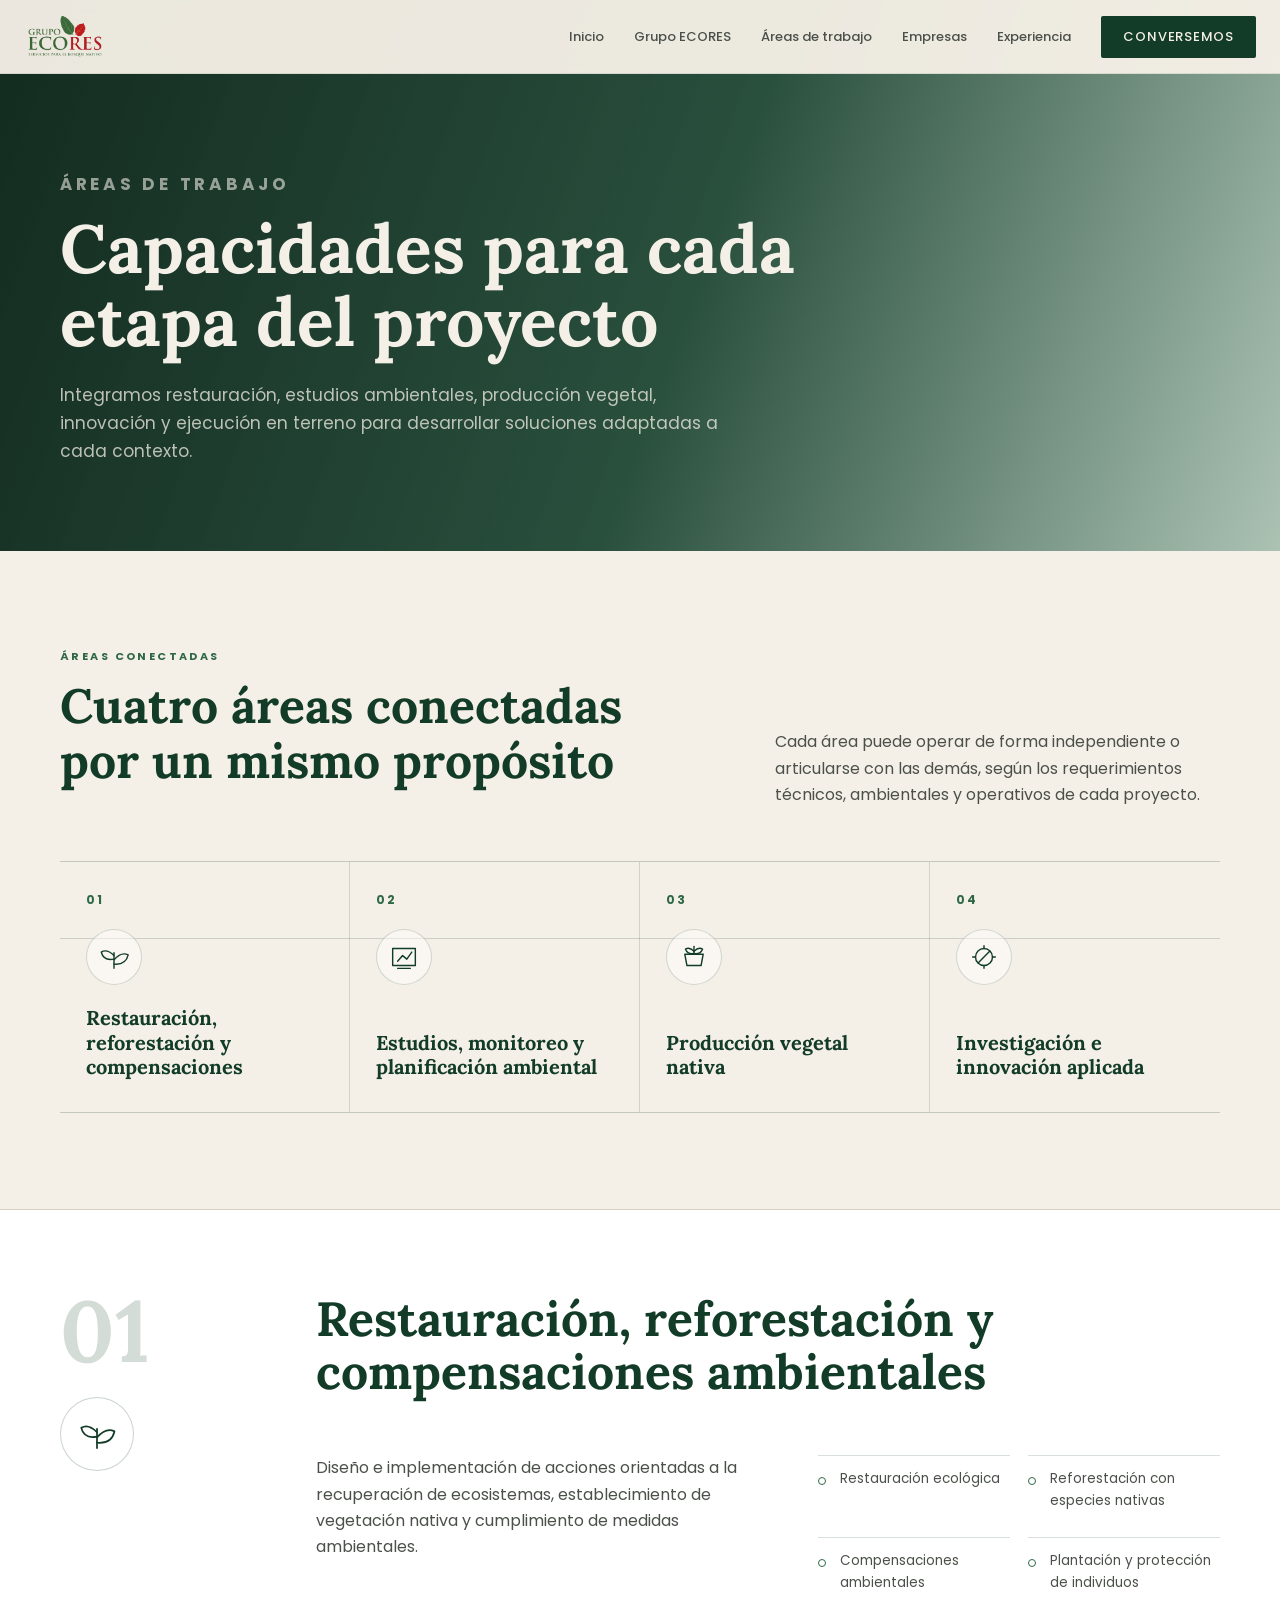
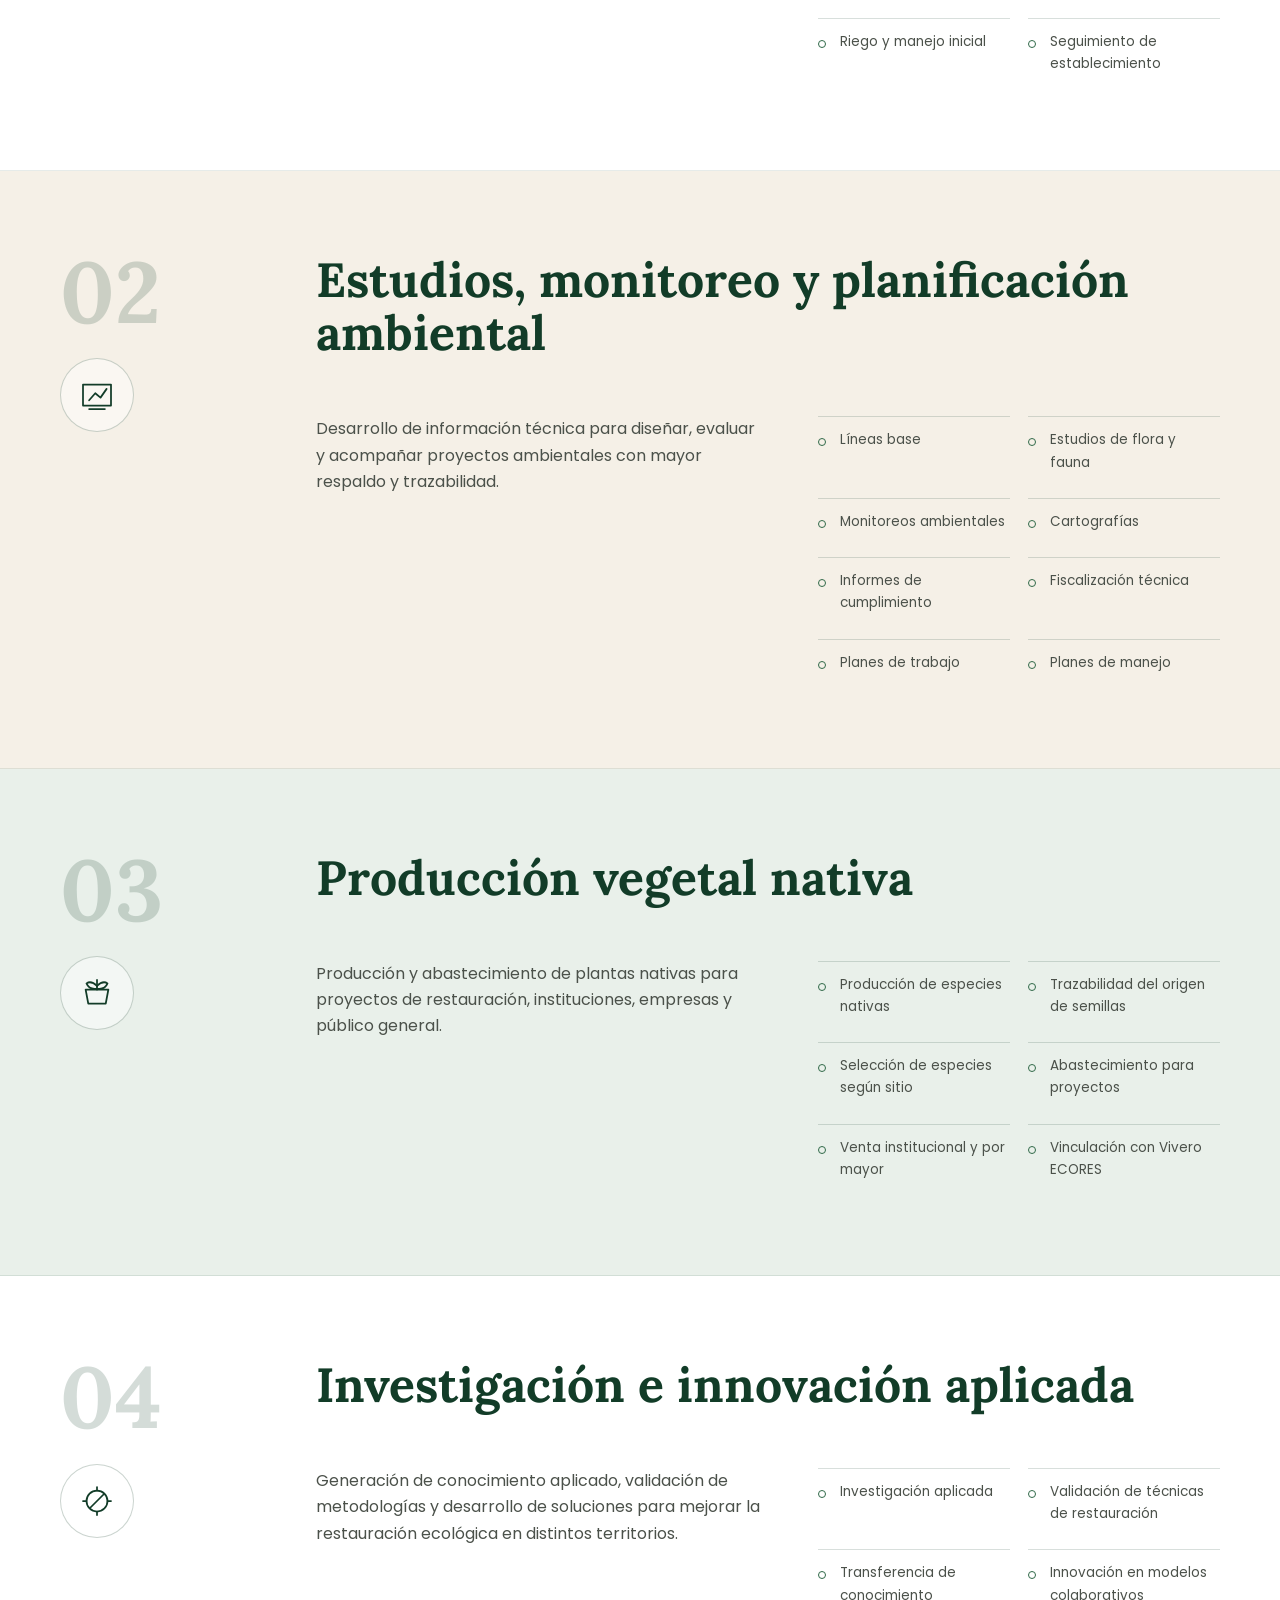
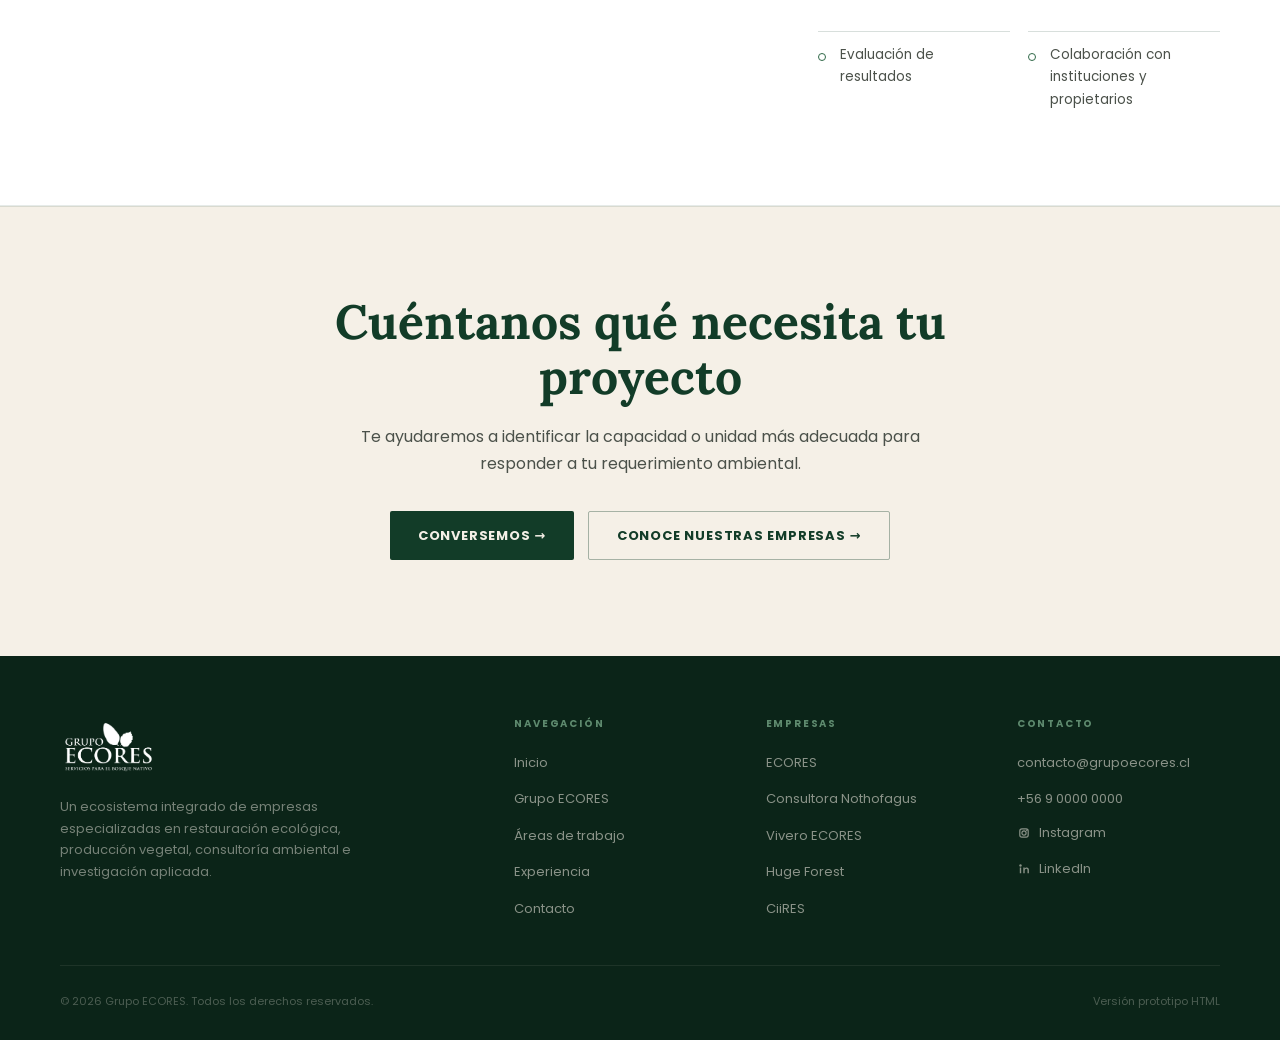
==== commit c542fc59: "Remove integrated capabilities section" ====
--- a/areas-de-trabajo.html
+++ b/areas-de-trabajo.html
@@ -217,22 +217,6 @@
       </article>
     </section>
 
-    <section class="areas-integracion section">
-      <div class="container areas-integracion-inner">
-        <div>
-          <h2 class="titulo">Una respuesta integrada, según las necesidades del proyecto</h2>
-          <p>Cada proyecto requiere una combinación distinta de capacidades. Grupo ECORES puede acompañar desde estudios y planificación hasta producción vegetal, implementación y seguimiento en terreno.</p>
-        </div>
-        <ol class="process-line" aria-label="Flujo integrado de capacidades">
-          <li>Estudio</li>
-          <li>Planificación</li>
-          <li>Producción</li>
-          <li>Ejecución</li>
-          <li>Monitoreo</li>
-        </ol>
-      </div>
-    </section>
-
     <section class="areas-cta cta-light">
       <div class="container">
         <h2 class="titulo">Cuéntanos qué necesita tu proyecto</h2>
--- a/css/styles.css
+++ b/css/styles.css
@@ -109,7 +109,7 @@
 
 /* Hero */
 .hero {
-  min-height: 100vh;
+  min-height: 94vh;
   padding-top: 74px;
   position: relative;
   display: flex;
@@ -148,13 +148,13 @@
   width: min(1160px, calc(100% - 48px));
   margin: 0 auto;
   display: grid;
-  grid-template-columns: 3px minmax(0, 680px);
-  gap: 40px;
+  grid-template-columns: 3px minmax(0, 650px);
+  gap: 36px;
   align-items: center;
 }
 
 .hero-line {
-  height: 390px;
+  height: 340px;
   background: linear-gradient(180deg, transparent 0%, var(--rojo-ecores) 17%, var(--verde-salvia) 52%, rgba(183,42,32,.45) 86%, transparent 100%);
   border-radius: 999px;
 }
@@ -170,12 +170,12 @@
 
 .hero h1 {
   font-family: 'Lora', Georgia, serif;
-  font-size: clamp(42px, 6vw, 76px);
-  line-height: 1.05;
+  font-size: clamp(38px, 5.2vw, 64px);
+  line-height: 1.02;
   color: var(--marfil);
   font-weight: 700;
-  margin-bottom: 24px;
-  max-width: 780px;
+  margin-bottom: 22px;
+  max-width: 700px;
 }
 
 .hero h1 em { display: block; font-style: italic; color: rgba(245,240,231,.60); font-weight: 600; }
@@ -184,7 +184,7 @@
   color: rgba(245,240,231,.82);
   font-size: 17px;
   max-width: 680px;
-  margin-bottom: 34px;
+  margin-bottom: 30px;
   font-weight: 300;
 }
 
@@ -524,7 +524,10 @@
 .hero-grupo {
   min-height: 58vh;
   background:
-    linear-gradient(110deg, rgba(11,36,24,.96) 0%, rgba(18,60,40,.88) 58%, rgba(47,104,71,.72) 100%);
+    linear-gradient(110deg, rgba(11,36,24,.96) 0%, rgba(18,60,40,.88) 58%, rgba(47,104,71,.72) 100%),
+    url('../assets/img/foto1_quienes_somos.webp');
+  background-size: cover;
+  background-position: center;
 }
 
 .hero-grupo h1 { max-width: 880px; }
@@ -541,6 +544,35 @@
 .grupo-trabajo { background: var(--marfil); }
 .grupo-unidades { background: var(--blanco); }
 
+.quienes-card-bg {
+  position: relative;
+  isolation: isolate;
+  overflow: hidden;
+  background: var(--marfil);
+  color: var(--texto);
+}
+
+.quienes-card-bg::after {
+  content: none;
+}
+
+.quienes-card-bg .container {
+  position: relative;
+  z-index: 1;
+}
+
+.quienes-card-bg .label {
+  color: var(--verde-medio);
+}
+
+.quienes-card-bg .titulo {
+  color: var(--verde-bosque);
+}
+
+.quienes-card-bg .grupo-copy {
+  color: var(--texto-medio);
+}
+
 .grupo-texto-grid,
 .grupo-unidades-inner {
   display: grid;
@@ -574,6 +606,35 @@
   object-fit: cover;
   object-position: center;
   border-radius: 6px;
+}
+
+.quienes-mosaico {
+  position: relative;
+  min-height: 520px;
+}
+
+.quienes-mosaico img {
+  display: block;
+  width: 100%;
+  object-fit: cover;
+  border-radius: 6px;
+  box-shadow: 0 18px 45px rgba(18,60,40,.16);
+}
+
+.quienes-mosaico .quienes-mosaico-principal {
+  width: 76%;
+  aspect-ratio: 3 / 4;
+  object-position: center;
+}
+
+.quienes-mosaico .quienes-mosaico-secundaria {
+  position: absolute;
+  right: 0;
+  bottom: 28px;
+  width: 54%;
+  aspect-ratio: 4 / 3;
+  border: 10px solid var(--marfil);
+  object-position: center;
 }
 
 .bloque-terreno-texto {
@@ -690,7 +751,7 @@
   font-size: 16px;
 }
 
-.grupo-cierre { border-top: 1px solid rgba(245,240,231,.08); }
+.grupo-cta { border-top: 1px solid rgba(245,240,231,.08); }
 
 /* Presentación */
 .presentacion { background: var(--marfil); }
@@ -838,14 +899,53 @@
 .proyecto-inner { display: grid; grid-template-columns: 1fr 1fr; gap: 78px; align-items: center; }
 .proyecto-texto p { color: var(--texto-medio); margin-bottom: 30px; }
 
-/* Credenciales */
-.credenciales { background: var(--blanco); border-top: 1px solid var(--piedra); }
-.credenciales-head { text-align: center; margin-bottom: 48px; }
-.credenciales-grid { display: grid; grid-template-columns: repeat(3,1fr); gap: 42px; }
-.credencial { border-left: 3px solid var(--verde-salvia); padding: 18px 24px; }
-.credencial-tag { width: 38px; height: 38px; border-radius: 50%; background: var(--marfil); display: grid; place-items: center; color: var(--verde-bosque); font-weight: 700; margin-bottom: 14px; }
-.credencial-titulo { font-family: 'Lora', Georgia, serif; color: var(--verde-bosque); font-weight: 700; line-height: 1.25; margin-bottom: 8px; }
-.credencial-texto { color: var(--texto-medio); font-size: 13.5px; }
+/* SER */
+.home-ser {
+  background: linear-gradient(180deg, var(--blanco) 0%, var(--verde-claro) 100%);
+  border-top: 1px solid rgba(18,60,40,.10);
+}
+
+.home-ser-grid {
+  display: grid;
+  grid-template-columns: minmax(0, 1.15fr) minmax(260px, .55fr);
+  gap: 56px;
+  align-items: center;
+}
+
+.home-ser-texto {
+  max-width: 720px;
+}
+
+.home-ser-texto p:not(.label) {
+  color: var(--texto-medio);
+  font-size: 16px;
+  margin-bottom: 18px;
+}
+
+.home-ser-secundario {
+  padding-left: 22px;
+  border-left: 3px solid var(--verde-salvia);
+}
+
+.ser-logo-box {
+  display: grid;
+  place-items: center;
+  justify-self: end;
+  width: min(340px, 100%);
+  min-height: 190px;
+  padding: 32px;
+  background: rgba(255,255,255,.78);
+  border: 1px solid rgba(18,60,40,.12);
+  box-shadow: 0 18px 42px rgba(18,60,40,.07);
+}
+
+.ser-logo {
+  width: 100%;
+  max-width: 280px;
+  height: auto;
+  max-height: 110px;
+  object-fit: contain;
+}
 
 /* Empresas */
 .hero-empresas {
@@ -1844,17 +1944,17 @@
   .container, .hero-content { width: min(100% - 32px, var(--max)); }
   .section { padding: 70px 0; }
   .hero-interno { padding-top: 130px; }
-  .hero { min-height: 88vh; }
+  .hero { min-height: 84vh; }
   .hero::before {
     background-image:
       linear-gradient(0deg, rgba(11,36,24,.96) 0%, rgba(18,60,40,.82) 54%, rgba(18,60,40,.28) 100%),
       url('../assets/img/hero-mobile.webp');
     background-position: center;
   }
-  .hero-content { grid-template-columns: 1fr; gap: 20px; align-self: end; padding-bottom: 62px; }
+  .hero-content { grid-template-columns: 1fr; gap: 18px; align-self: end; padding-bottom: 54px; }
   .hero-line { display: none; }
-  .hero h1 { font-size: clamp(38px, 11vw, 58px); }
-  .presentacion-grid, .areas-header, .sectores-inner, .proyecto-inner, .grupo-texto-grid, .grupo-unidades-inner, .bloque-terreno-grid, .mapa-capacidades-head, .area-amplia-grid, .area-amplia-contenido, .empresas-recorrido-head { grid-template-columns: 1fr; gap: 36px; }
+  .hero h1 { font-size: clamp(34px, 9vw, 50px); line-height: 1.04; }
+  .presentacion-grid, .areas-header, .sectores-inner, .proyecto-inner, .home-ser-grid, .grupo-texto-grid, .grupo-unidades-inner, .bloque-terreno-grid, .mapa-capacidades-head, .area-amplia-grid, .area-amplia-contenido, .empresas-recorrido-head { grid-template-columns: 1fr; gap: 36px; }
   .experiencia-intro-grid,
   .caso-card-destacado {
     grid-template-columns: 1fr;
@@ -1895,6 +1995,10 @@
     transform: translateX(-50%) rotate(135deg);
   }
   .bloque-terreno-texto { max-width: 720px; }
+  .quienes-mosaico {
+    width: min(680px, 100%);
+    min-height: 560px;
+  }
   .grupo-card-grid { grid-template-columns: 1fr 1fr; }
   .grupo-secuencia { grid-template-columns: 1fr; }
   .grupo-secuencia li { border-right: 0; border-bottom: 1px solid var(--piedra); }
@@ -1959,7 +2063,13 @@
   .ejecucion { right: 58px; }
   .monitoreo { left: 58px; }
   .innovacion { left: 0; }
-  .cifras-grid, .areas-grid, .credenciales-grid { grid-template-columns: 1fr 1fr; }
+  .cifras-grid, .areas-grid { grid-template-columns: 1fr 1fr; }
+  .ser-logo-box {
+    justify-self: start;
+    width: min(320px, 100%);
+    min-height: 170px;
+    padding: 28px;
+  }
   .ecosistema-circular { display: block; min-height: auto; }
   .ecosistema-orbita { display: none; }
   .ecosistema-centro { margin: 0 auto 28px; width: 220px; min-height: 220px; }
@@ -1973,7 +2083,9 @@
 @media (max-width: 620px) {
   .logo img { height: 46px; }
   .nav { height: 66px; }
-  .hero { padding-top: 66px; }
+  .hero { min-height: 82vh; padding-top: 66px; }
+  .hero-content { padding-bottom: 44px; }
+  .hero h1 { font-size: clamp(32px, 10vw, 44px); }
   .hero-contacto { min-height: auto; padding: 118px 0 56px; }
   .hero-actions .btn { width: 100%; }
   .experiencia-intro-grid p {
@@ -2012,7 +2124,19 @@
   .caso-placeholder h3 {
     font-size: 24px;
   }
-  .grupo-card-grid, .cifras-grid, .areas-grid, .credenciales-grid, .footer-grid, .mapa-capacidades-esquema, .capacidad-lista { grid-template-columns: 1fr; }
+  .grupo-card-grid, .cifras-grid, .areas-grid, .footer-grid, .mapa-capacidades-esquema, .capacidad-lista { grid-template-columns: 1fr; }
+  .home-ser-secundario {
+    padding-left: 18px;
+  }
+  .ser-logo-box {
+    width: min(280px, 100%);
+    min-height: 150px;
+    padding: 24px;
+  }
+  .ser-logo {
+    max-width: 220px;
+    max-height: 90px;
+  }
   .contacto-formulario,
   .contacto-card,
   .contacto-orientacion { padding: 26px; }
@@ -2027,6 +2151,23 @@
   .area-amplia-icono { width: 62px; height: 62px; }
   .grupo-card { min-height: auto; }
   .grupo-copy .btn { width: 100%; }
+  .quienes-card-bg {
+    background-position: center;
+  }
+  .quienes-mosaico {
+    display: grid;
+    gap: 16px;
+    min-height: auto;
+  }
+  .quienes-mosaico .quienes-mosaico-principal,
+  .quienes-mosaico .quienes-mosaico-secundaria {
+    width: 100%;
+    aspect-ratio: 4 / 3;
+  }
+  .quienes-mosaico .quienes-mosaico-secundaria {
+    position: static;
+    border: 0;
+  }
   .hero-empresas { min-height: auto; padding: 118px 0 48px; }
   .empresas-recorrido { padding-top: 56px; }
   .empresas-pista {
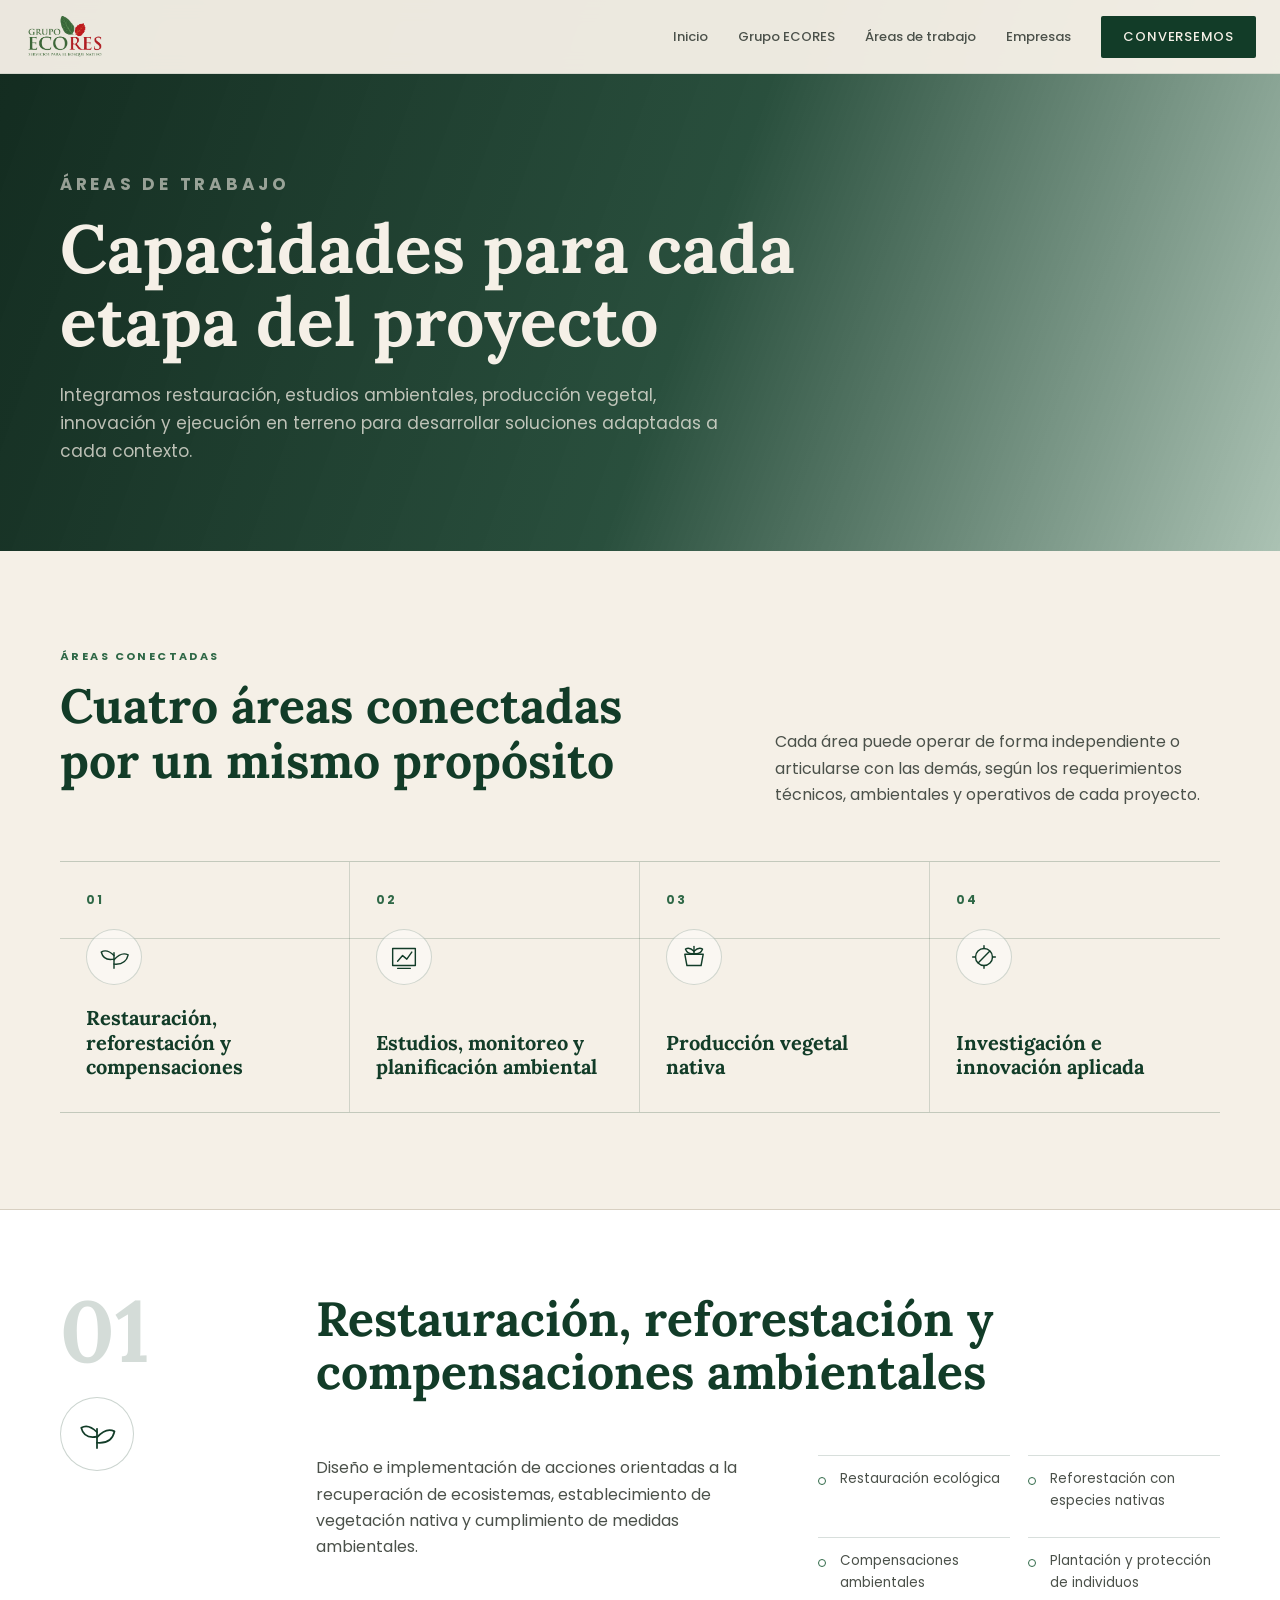
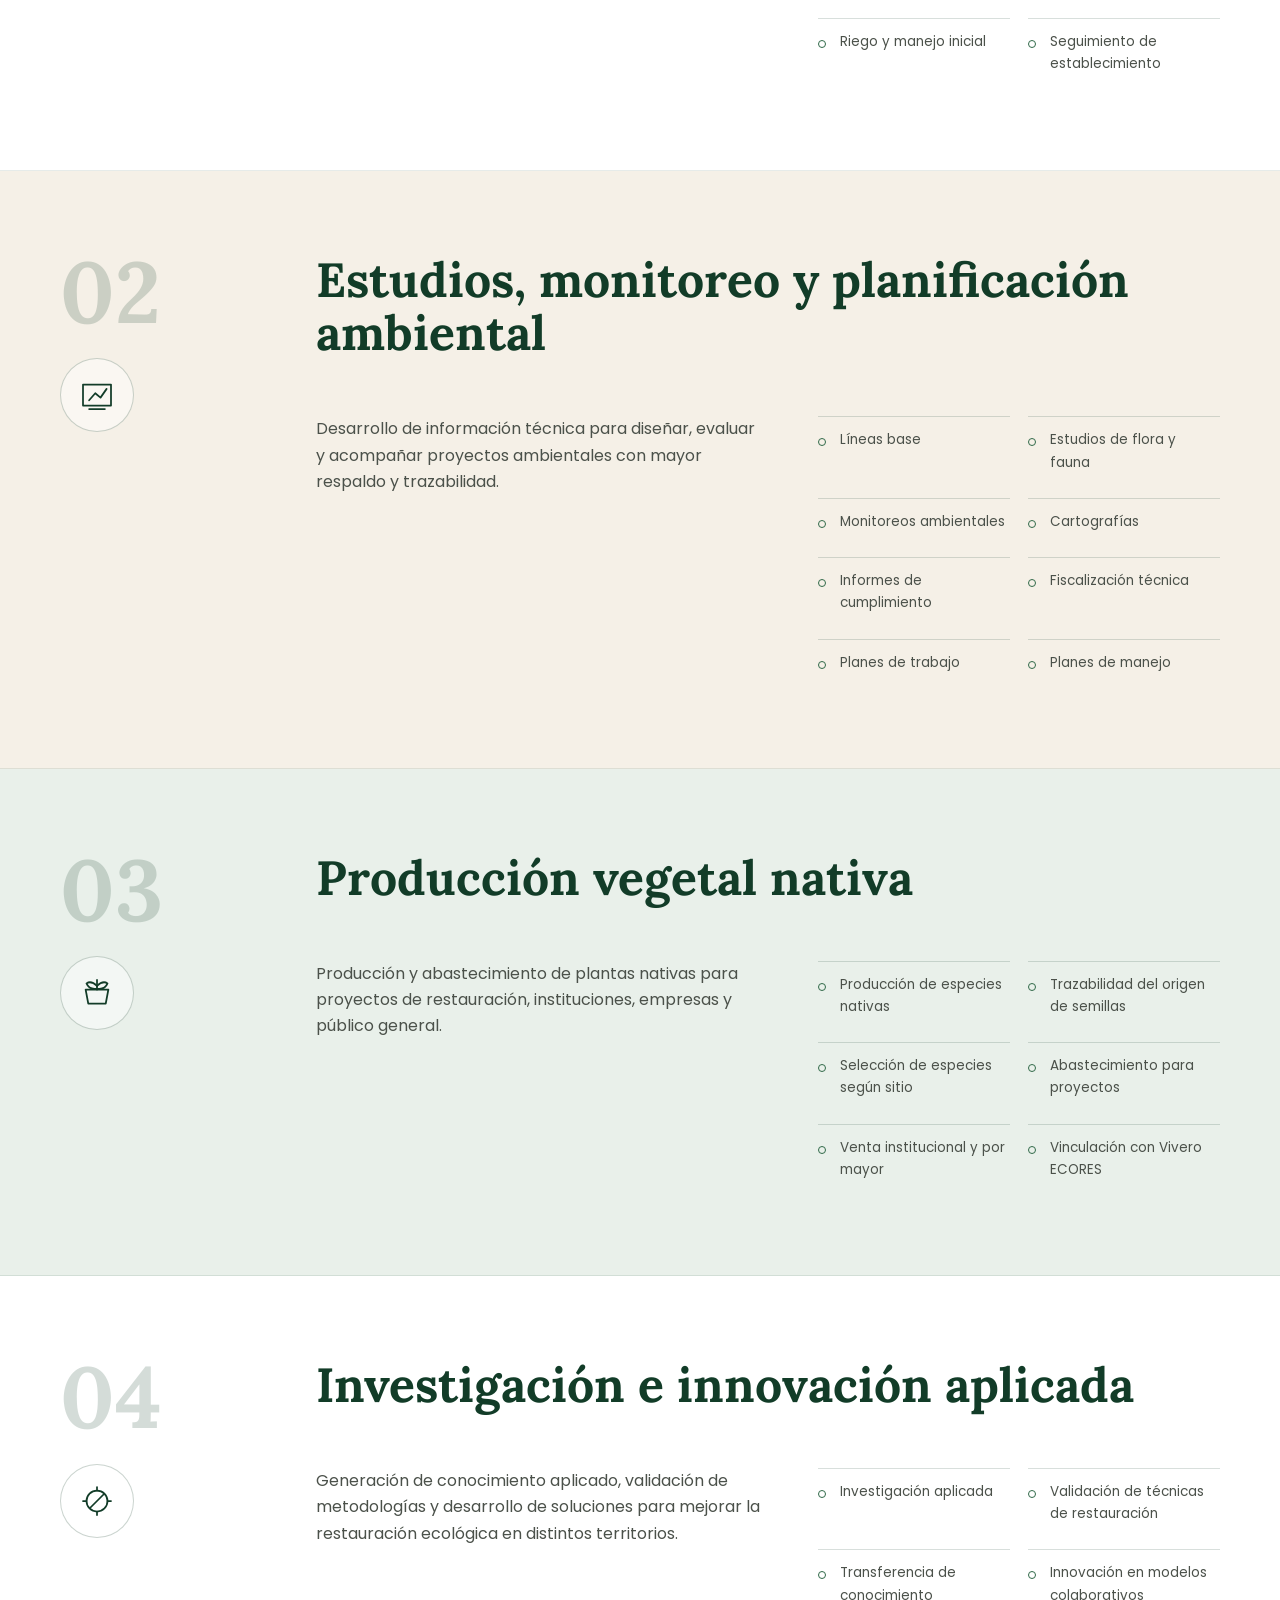
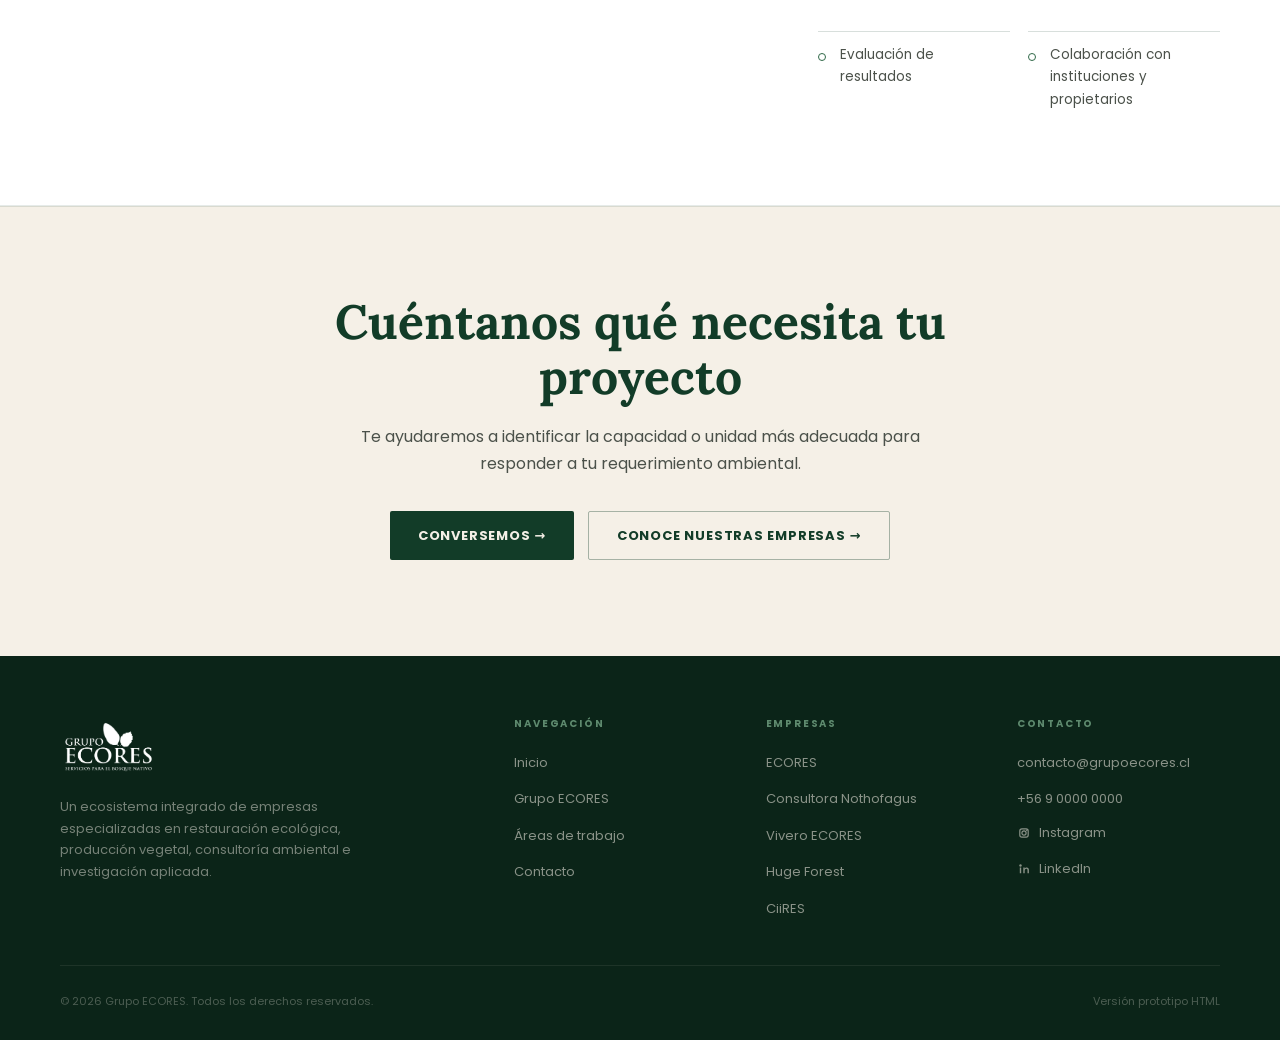
==== commit 3fe779dd: "all" ====
--- a/areas-de-trabajo.html
+++ b/areas-de-trabajo.html
@@ -22,7 +22,6 @@
           <li><a href="grupo-ecores.html">Grupo ECORES</a></li>
           <li><a href="areas-de-trabajo.html">Áreas de trabajo</a></li>
           <li><a href="empresas.html">Empresas</a></li>
-          <li><a href="experiencia.html">Experiencia</a></li>
           <li><a class="btn btn-verde nav-cta" href="contacto.html">Conversemos</a></li>
         </ul>
       </nav>
@@ -242,7 +241,6 @@
             <li><a href="index.html">Inicio</a></li>
             <li><a href="grupo-ecores.html">Grupo ECORES</a></li>
             <li><a href="areas-de-trabajo.html">Áreas de trabajo</a></li>
-            <li><a href="experiencia.html">Experiencia</a></li>
             <li><a href="contacto.html">Contacto</a></li>
           </ul>
         </div>
--- a/css/styles.css
+++ b/css/styles.css
@@ -894,11 +894,6 @@
 .sectores-tags { display: flex; flex-wrap: wrap; gap: 10px; }
 .tag { border: 1px solid var(--piedra); padding: 10px 17px; border-radius: 999px; font-size: 13px; color: var(--texto-medio); background: var(--blanco); }
 
-/* Proyecto */
-.proyecto { background: var(--marfil-oscuro); }
-.proyecto-inner { display: grid; grid-template-columns: 1fr 1fr; gap: 78px; align-items: center; }
-.proyecto-texto p { color: var(--texto-medio); margin-bottom: 30px; }
-
 /* SER */
 .home-ser {
   background: linear-gradient(180deg, var(--blanco) 0%, var(--verde-claro) 100%);
@@ -952,10 +947,9 @@
   min-height: 48vh;
   padding: 146px 0 64px;
   background:
-    linear-gradient(105deg, rgba(11,36,24,.96) 0%, rgba(18,60,40,.88) 54%, rgba(183,42,32,.38) 100%),
-    url('../assets/img/bosque-intervenido.webp');
-  background-size: cover;
-  background-position: center;
+    linear-gradient(105deg, rgba(11,36,24,.96) 0%, rgba(18,60,40,.86) 46%, rgba(11,36,24,.36) 74%, rgba(11,36,24,.18) 100%),
+    url('../assets/img/empresas_hero1.webp');
+  background-position: center center;
 }
 
 .hero-empresas h1 { max-width: 940px; }
@@ -1431,318 +1425,35 @@
   color: rgba(245,240,231,.72);
 }
 
-/* Experiencia */
-.experiencia-intro {
-  background: var(--marfil);
-  border-bottom: 1px solid rgba(18,60,40,.10);
-}
-
-.experiencia-intro-grid {
-  display: grid;
-  grid-template-columns: minmax(0, .95fr) minmax(280px, .62fr);
-  gap: 64px;
-  align-items: end;
-}
-
-.experiencia-intro-grid .titulo {
-  margin-bottom: 0;
-  max-width: 720px;
-}
-
-.experiencia-intro-grid p {
-  color: var(--texto-medio);
-  font-size: 16px;
-  border-left: 2px solid var(--rojo-ecores);
-  padding-left: 22px;
-}
-
-.experiencias-casos {
-  background: var(--blanco);
-}
-
-.caso-card {
-  border: 1px solid rgba(18,60,40,.16);
-  border-radius: 8px;
-  background: var(--marfil);
-  overflow: hidden;
-  box-shadow: 0 22px 54px rgba(18,60,40,.09);
-}
-
-.caso-card-destacado {
-  display: grid;
-  grid-template-columns: minmax(320px, .82fr) minmax(0, 1fr);
-  align-items: stretch;
-}
-
-.caso-imagen {
-  min-height: 100%;
-  background: var(--verde-claro);
-}
-
-.caso-imagen img {
-  width: 100%;
-  height: 100%;
-  min-height: 520px;
-  object-fit: cover;
-}
-
-.caso-contenido {
-  padding: 46px 48px;
-}
-
-.caso-etiqueta {
-  display: inline-flex;
-  margin-bottom: 18px;
-  padding: 8px 13px;
-  border: 1px solid rgba(183,42,32,.24);
-  border-radius: 999px;
-  background: rgba(255,255,255,.48);
-  color: var(--rojo-ecores);
-  font-size: 11px;
-  font-weight: 700;
-  letter-spacing: .11em;
-  text-transform: uppercase;
-}
-
-.caso-contenido h2 {
-  font-family: 'Lora', Georgia, serif;
-  font-size: clamp(30px, 4vw, 46px);
-  line-height: 1.1;
-  color: var(--verde-bosque);
-  margin-bottom: 24px;
-}
-
-.caso-meta {
-  display: grid;
-  gap: 16px;
-  margin-bottom: 24px;
-}
-
-.caso-meta div {
-  display: grid;
-  grid-template-columns: 96px minmax(0, 1fr);
-  gap: 18px;
-  padding-top: 16px;
-  border-top: 1px solid rgba(18,60,40,.14);
-}
-
-.caso-meta dt {
-  color: var(--verde-medio);
-  font-size: 11px;
-  font-weight: 700;
-  letter-spacing: .12em;
-  text-transform: uppercase;
-}
-
-.caso-meta dd,
-.caso-resumen {
-  color: var(--texto-medio);
-  font-size: 14.5px;
-}
-
-.caso-resumen {
-  margin-bottom: 24px;
-}
-
-.caso-chips {
-  display: flex;
-  flex-wrap: wrap;
-  gap: 9px;
-  margin-bottom: 30px;
-}
-
-.caso-chips span {
-  padding: 8px 13px;
-  border: 1px solid rgba(18,60,40,.18);
-  border-radius: 999px;
-  background: rgba(255,255,255,.62);
-  color: var(--verde-bosque);
-  font-size: 12px;
-  font-weight: 600;
-}
-
-.caso-toggle {
-  border: 0;
-  cursor: pointer;
-}
-
-.caso-toggle:focus-visible {
-  outline: 3px solid rgba(47,104,71,.24);
-  outline-offset: 3px;
-}
-
-.caso-panel {
-  grid-column: 1 / -1;
-  display: grid;
-  grid-template-rows: 0fr;
-  background: var(--blanco);
-  border-top: 1px solid rgba(18,60,40,.12);
-  opacity: 0;
-  transition: grid-template-rows .42s ease, opacity .32s ease;
-}
-
-.caso-card.is-open .caso-panel {
-  grid-template-rows: 1fr;
-  opacity: 1;
-}
-
-.caso-panel-inner {
-  min-height: 0;
-  overflow: hidden;
-  display: grid;
-  grid-template-columns: repeat(2, 1fr);
-  gap: 18px;
-  padding: 0 48px;
-  transition: padding .42s ease;
-}
-
-.caso-card.is-open .caso-panel-inner {
-  padding-top: 38px;
-  padding-bottom: 42px;
-}
-
-.caso-panel-bloque {
-  padding: 28px;
-  border: 1px solid rgba(18,60,40,.14);
-  border-radius: 6px;
-  background: var(--marfil);
-}
-
-.caso-panel-bloque h3 {
-  margin-bottom: 12px;
-  color: var(--verde-bosque);
-  font-size: 12px;
-  font-weight: 700;
-  letter-spacing: .12em;
-  text-transform: uppercase;
-}
-
-.caso-panel-bloque p {
-  color: var(--texto-medio);
-  font-size: 14px;
-}
-
-.caso-panel-empresas {
-  grid-column: 1 / -1;
-}
-
-.empresa-bloques {
-  display: grid;
-  grid-template-columns: repeat(4, 1fr);
-  gap: 14px;
-}
-
-.empresa-bloques div {
-  min-height: 150px;
-  padding: 20px;
-  border: 1px solid rgba(18,60,40,.12);
-  border-radius: 6px;
-  background: rgba(255,255,255,.68);
-}
-
-.empresa-bloques h4 {
-  margin-bottom: 10px;
-  color: var(--verde-bosque);
-  font-family: 'Lora', Georgia, serif;
-  font-size: 18px;
-  line-height: 1.2;
-}
-
-.caso-aprendizaje {
-  grid-column: 1 / -1;
-  background: var(--verde-claro);
-}
-
-.casos-placeholder-grid {
-  display: grid;
-  grid-template-columns: repeat(2, 1fr);
-  gap: 18px;
-  margin-top: 24px;
-}
-
-.caso-placeholder {
-  min-height: 190px;
-  padding: 34px;
-  border: 1px solid rgba(18,60,40,.16);
-  border-radius: 8px;
-  background: linear-gradient(180deg, var(--blanco), var(--verde-claro));
-}
-
-.caso-placeholder p {
-  margin-bottom: 14px;
-  color: var(--verde-medio);
-  font-size: 11px;
-  font-weight: 700;
-  letter-spacing: .14em;
-  text-transform: uppercase;
-}
-
-.caso-placeholder h3 {
-  max-width: 430px;
-  color: var(--verde-bosque);
-  font-family: 'Lora', Georgia, serif;
-  font-size: 28px;
-  line-height: 1.16;
-}
-
-.experiencia-cierre {
-  background: var(--marfil);
-  text-align: center;
-}
-
-.experiencia-cierre .container {
-  max-width: 800px;
-}
-
-.experiencia-cierre .titulo {
-  margin-left: auto;
-  margin-right: auto;
-}
-
-.experiencia-cierre p {
-  max-width: 660px;
-  margin: 0 auto 34px;
-  color: var(--texto-medio);
-}
-
-.experiencia-cierre-btns {
-  display: flex;
-  justify-content: center;
-  gap: 14px;
-  flex-wrap: wrap;
-}
-
-.experiencia-cierre .btn-outline {
-  border-color: rgba(18,60,40,.35);
-  color: var(--verde-bosque);
-}
-
-.experiencia-cierre .btn-outline:hover {
-  border-color: var(--verde-bosque);
-  background: rgba(18,60,40,.06);
-}
-
 /* Contacto + Footer */
 .hero-contacto {
   min-height: 46vh;
   background:
-    linear-gradient(135deg, rgba(233,240,234,.96) 0%, rgba(245,240,231,.92) 58%, rgba(255,255,255,.98) 100%);
-  color: var(--texto);
+    linear-gradient(105deg, rgba(11,36,24,.96) 0%, rgba(18,60,40,.86) 46%, rgba(18,60,40,.42) 76%, rgba(11,36,24,.20) 100%),
+    url('../assets/img/contacto_hero1.webp');
+  background-position: center 44%;
+  color: var(--marfil);
   border-bottom: 1px solid rgba(18,60,40,.10);
 }
 
 .hero-contacto .label {
-  color: var(--verde-medio);
+  color: rgba(245,240,231,.62);
 }
 
 .hero-contacto h1 {
   max-width: 720px;
-  color: var(--verde-bosque);
+  color: var(--marfil);
 }
 
 .hero-contacto p {
   max-width: 690px;
-  color: var(--texto-medio);
+  color: rgba(245,240,231,.78);
+}
+
+.hero-empresas,
+.hero-contacto {
+  background-size: cover;
+  background-repeat: no-repeat;
 }
 
 .contacto-principal {
@@ -1944,6 +1655,8 @@
   .container, .hero-content { width: min(100% - 32px, var(--max)); }
   .section { padding: 70px 0; }
   .hero-interno { padding-top: 130px; }
+  .hero-empresas { background-position: 58% center; }
+  .hero-contacto { background-position: 58% center; }
   .hero { min-height: 84vh; }
   .hero::before {
     background-image:
@@ -1954,28 +1667,7 @@
   .hero-content { grid-template-columns: 1fr; gap: 18px; align-self: end; padding-bottom: 54px; }
   .hero-line { display: none; }
   .hero h1 { font-size: clamp(34px, 9vw, 50px); line-height: 1.04; }
-  .presentacion-grid, .areas-header, .sectores-inner, .proyecto-inner, .home-ser-grid, .grupo-texto-grid, .grupo-unidades-inner, .bloque-terreno-grid, .mapa-capacidades-head, .area-amplia-grid, .area-amplia-contenido, .empresas-recorrido-head { grid-template-columns: 1fr; gap: 36px; }
-  .experiencia-intro-grid,
-  .caso-card-destacado {
-    grid-template-columns: 1fr;
-  }
-  .experiencia-intro-grid {
-    gap: 28px;
-  }
-  .caso-imagen img {
-    min-height: 320px;
-    max-height: 430px;
-  }
-  .caso-contenido {
-    padding: 36px 34px;
-  }
-  .caso-panel-inner {
-    grid-template-columns: 1fr;
-    padding-inline: 34px;
-  }
-  .empresa-bloques {
-    grid-template-columns: repeat(2, 1fr);
-  }
+  .presentacion-grid, .areas-header, .sectores-inner, .home-ser-grid, .grupo-texto-grid, .grupo-unidades-inner, .bloque-terreno-grid, .mapa-capacidades-head, .area-amplia-grid, .area-amplia-contenido, .empresas-recorrido-head { grid-template-columns: 1fr; gap: 36px; }
   .mapa-capacidades-esquema { grid-template-columns: 1fr 1fr; }
   .mapa-capacidades-esquema::before { display: none; }
   .capacidad-nodo { min-height: 220px; border-bottom: 1px solid rgba(18,60,40,.16); }
@@ -2088,42 +1780,6 @@
   .hero h1 { font-size: clamp(32px, 10vw, 44px); }
   .hero-contacto { min-height: auto; padding: 118px 0 56px; }
   .hero-actions .btn { width: 100%; }
-  .experiencia-intro-grid p {
-    padding-left: 16px;
-  }
-  .caso-contenido {
-    padding: 30px 24px;
-  }
-  .caso-meta div,
-  .empresa-bloques,
-  .casos-placeholder-grid {
-    grid-template-columns: 1fr;
-  }
-  .caso-meta div {
-    gap: 6px;
-  }
-  .caso-toggle,
-  .experiencia-cierre-btns .btn {
-    width: 100%;
-  }
-  .caso-panel-inner {
-    padding-inline: 20px;
-    gap: 14px;
-  }
-  .caso-card.is-open .caso-panel-inner {
-    padding-top: 24px;
-    padding-bottom: 26px;
-  }
-  .caso-panel-bloque,
-  .caso-placeholder {
-    padding: 24px;
-  }
-  .caso-placeholder {
-    min-height: 160px;
-  }
-  .caso-placeholder h3 {
-    font-size: 24px;
-  }
   .grupo-card-grid, .cifras-grid, .areas-grid, .footer-grid, .mapa-capacidades-esquema, .capacidad-lista { grid-template-columns: 1fr; }
   .home-ser-secundario {
     padding-left: 18px;
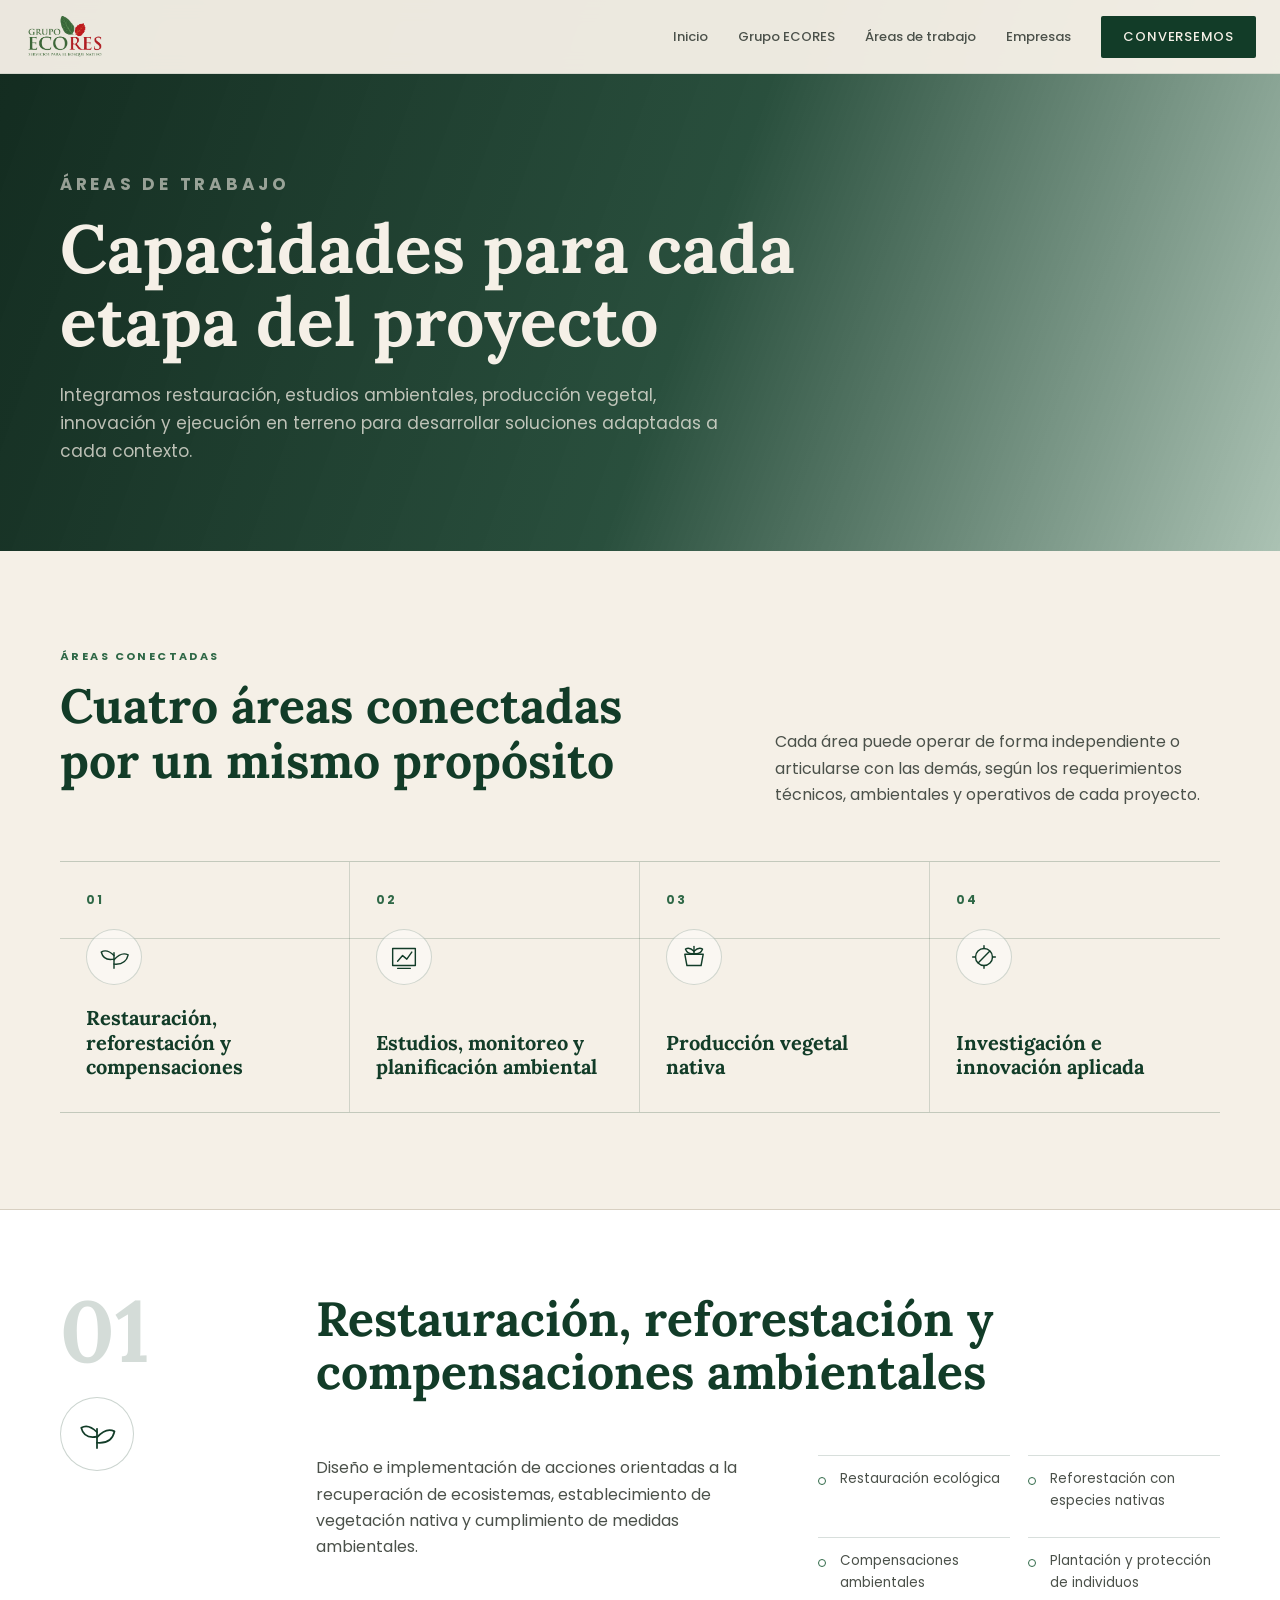
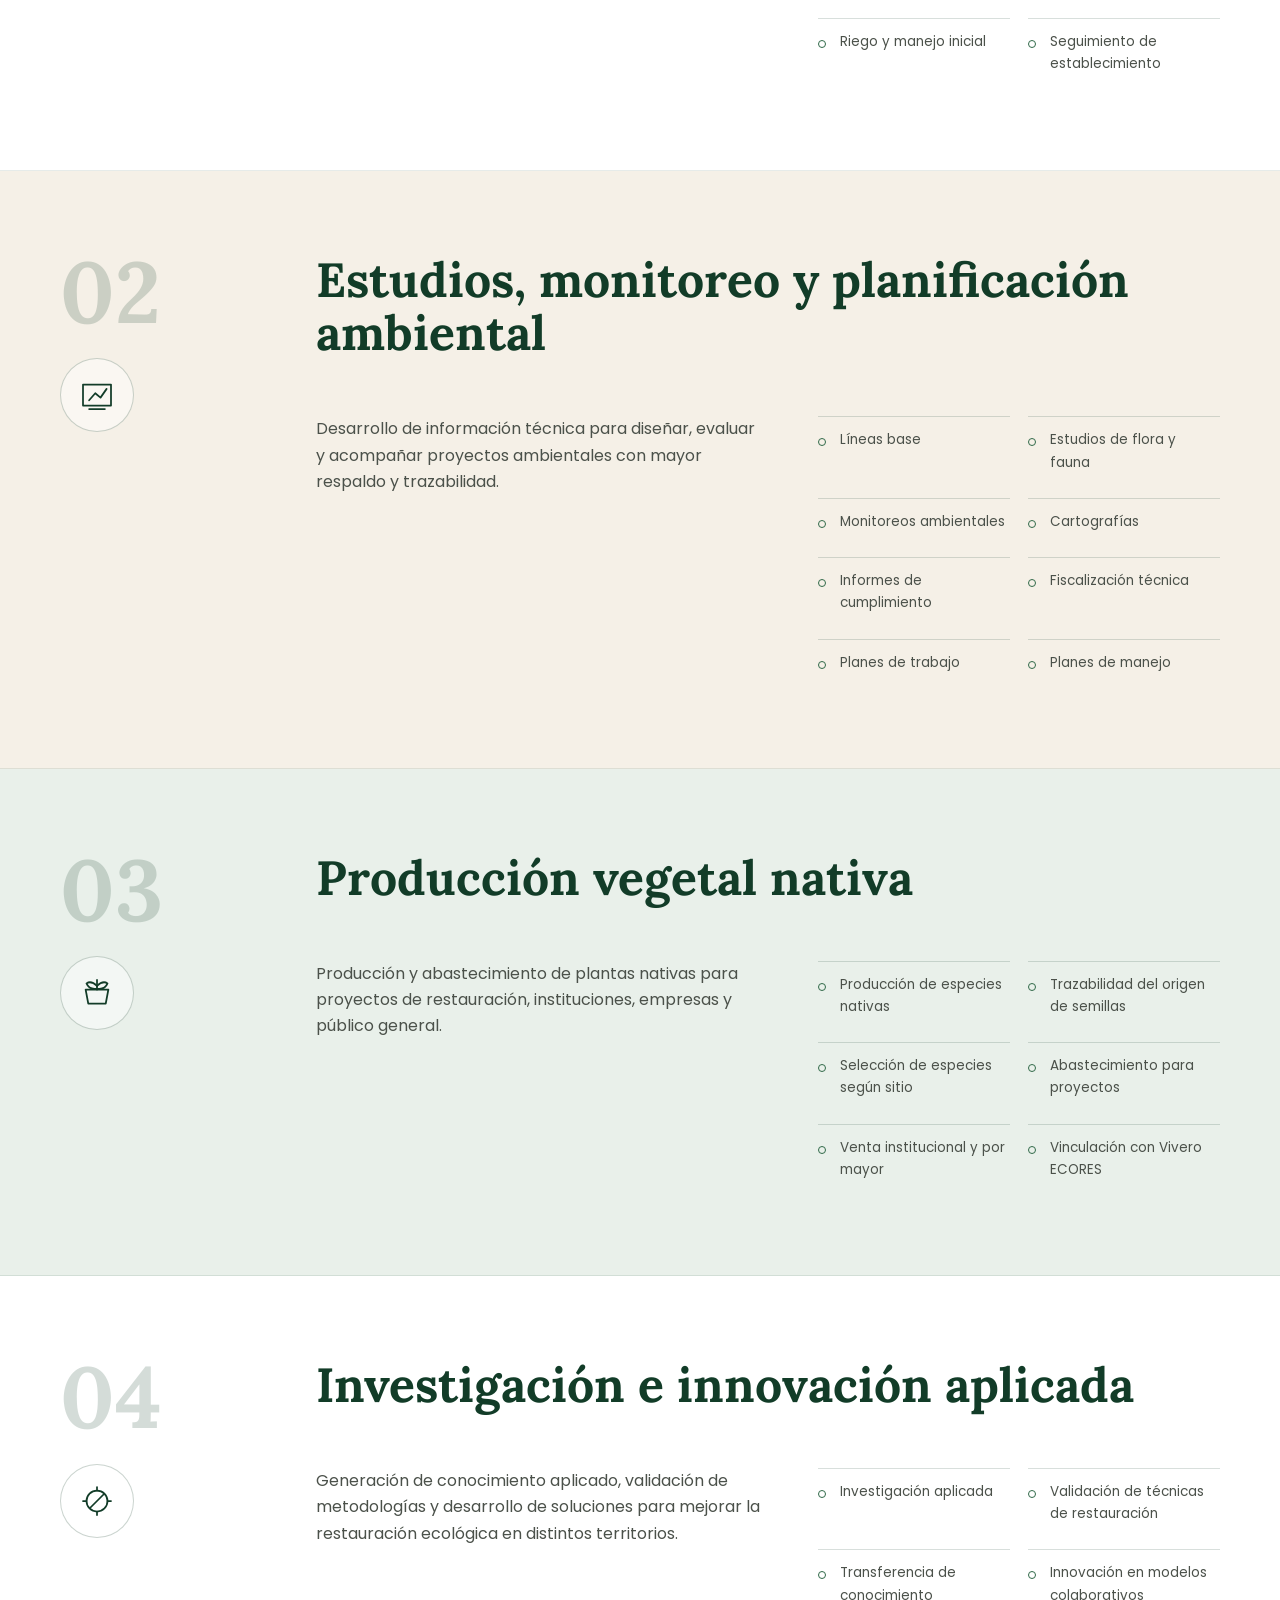
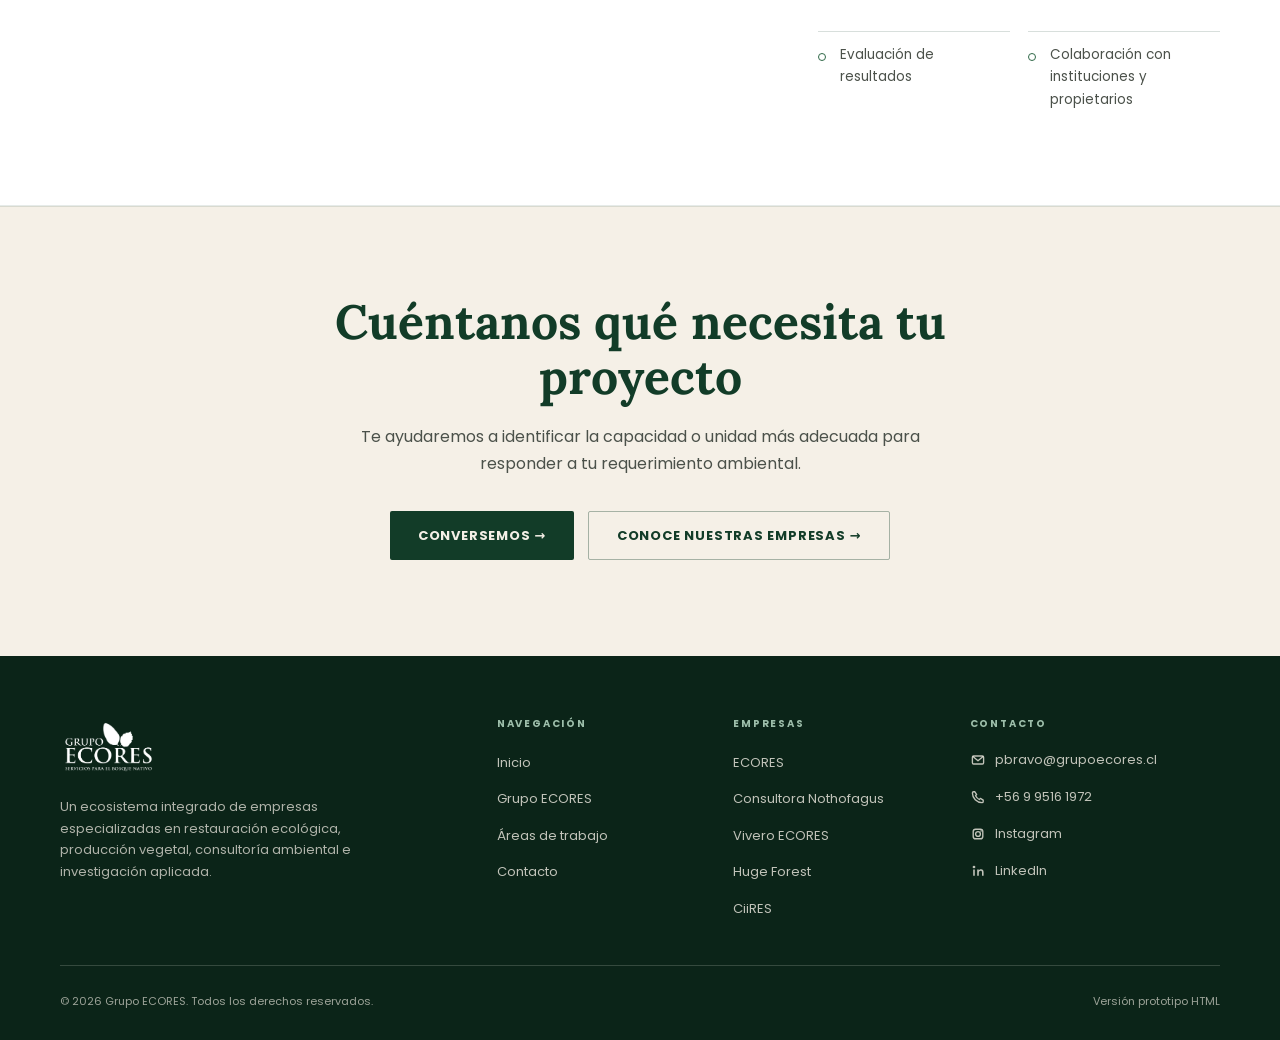
==== commit acc735bd: "all" ====
--- a/areas-de-trabajo.html
+++ b/areas-de-trabajo.html
@@ -257,10 +257,10 @@
         <div class="footer-col">
           <h4>Contacto</h4>
           <ul>
-            <li><a href="mailto:contacto@grupoecores.cl">contacto@grupoecores.cl</a></li>
-            <li><a href="#">+56 9 0000 0000</a></li>
-            <li><a class="social-link" href="#"><svg viewBox="0 0 20 20" fill="none" aria-hidden="true"><rect x="4" y="4" width="12" height="12" rx="3" stroke-width="1.7"/><circle cx="10" cy="10" r="3" stroke-width="1.7"/><circle cx="13.8" cy="6.2" r="1" fill="currentColor" stroke="none"/></svg>Instagram</a></li>
-            <li><a class="social-link" href="#"><svg viewBox="0 0 20 20" fill="none" aria-hidden="true"><circle cx="5" cy="5" r="1.7" fill="currentColor" stroke="none"/><path d="M4 8h2v8H4zM9 8h2v1.4c.6-.9 1.5-1.6 2.9-1.6 2.1 0 3.1 1.4 3.1 3.8V16h-2v-4c0-1.5-.5-2.2-1.6-2.2-1.3 0-2.4 1-2.4 2.8V16H9z" fill="currentColor" stroke="none"/></svg>LinkedIn</a></li>
+            <li><a class="contact-link" href="mailto:pbravo@grupoecores.cl"><svg viewBox="0 0 20 20" fill="none" aria-hidden="true"><rect x="3" y="5" width="14" height="10" rx="1.5" stroke-width="1.7"/><path d="m4 6 6 5 6-5" stroke-width="1.7" stroke-linecap="round" stroke-linejoin="round"/></svg><span>pbravo@grupoecores.cl</span></a></li>
+            <li><a class="contact-link" href="tel:+56995161972"><svg viewBox="0 0 20 20" fill="none" aria-hidden="true"><path d="M6.1 3.5 8.3 7 6.9 8.4a11.4 11.4 0 0 0 4.7 4.7l1.4-1.4 3.5 2.2v1.6c0 .8-.7 1.5-1.5 1.5C8.4 17 3 11.6 3 5c0-.8.7-1.5 1.5-1.5h1.6Z" stroke-width="1.7" stroke-linecap="round" stroke-linejoin="round"/></svg><span>+56 9 9516 1972</span></a></li>
+            <li><a class="contact-link" href="https://www.instagram.com/grupoecores/" target="_blank" rel="noopener noreferrer"><svg viewBox="0 0 20 20" fill="none" aria-hidden="true"><rect x="4" y="4" width="12" height="12" rx="3" stroke-width="1.7"/><circle cx="10" cy="10" r="3" stroke-width="1.7"/><circle cx="13.8" cy="6.2" r="1" fill="currentColor" stroke="none"/></svg><span>Instagram</span></a></li>
+            <li><a class="contact-link" href="https://cl.linkedin.com/company/grupo-ecores" target="_blank" rel="noopener noreferrer"><svg viewBox="0 0 20 20" fill="none" aria-hidden="true"><circle cx="5" cy="5" r="1.7" fill="currentColor" stroke="none"/><path d="M4 8h2v8H4zM9 8h2v1.4c.6-.9 1.5-1.6 2.9-1.6 2.1 0 3.1 1.4 3.1 3.8V16h-2v-4c0-1.5-.5-2.2-1.6-2.2-1.3 0-2.4 1-2.4 2.8V16H9z" fill="currentColor" stroke="none"/></svg><span>LinkedIn</span></a></li>
           </ul>
         </div>
       </div>
--- a/css/styles.css
+++ b/css/styles.css
@@ -1637,17 +1637,19 @@
 .contacto p { max-width: 620px; color: rgba(245,240,231,.72); margin: 0 auto 34px; }
 .contacto-btns { display: flex; justify-content: center; gap: 14px; flex-wrap: wrap; }
 
-footer { background: var(--verde-profundo); color: rgba(245,240,231,.62); padding: 60px 0 30px; }
-.footer-grid { display: grid; grid-template-columns: 2fr 1fr 1fr 1fr; gap: 48px; padding-bottom: 44px; border-bottom: 1px solid rgba(245,240,231,.08); }
+footer { background: var(--verde-profundo); color: rgba(245,240,231,.78); padding: 60px 0 30px; }
+.footer-grid { display: grid; grid-template-columns: 2fr 1fr 1fr minmax(230px, 1.25fr); gap: 36px; padding-bottom: 44px; border-bottom: 1px solid rgba(245,240,231,.18); }
 .footer-logo img { height: 64px; margin-bottom: 16px; object-fit: contain; }
-.footer-marca p { font-size: 13px; max-width: 300px; color: rgba(245,240,231,.46); }
-.footer-col h4 { font-size: 10px; text-transform: uppercase; letter-spacing: .18em; color: var(--verde-salvia); margin-bottom: 16px; }
+.footer-marca p { font-size: 13px; max-width: 300px; color: rgba(245,240,231,.70); }
+.footer-col h4 { font-size: 10px; text-transform: uppercase; letter-spacing: .18em; color: #9DBEAA; margin-bottom: 16px; }
 .footer-col ul { list-style: none; display: grid; gap: 10px; }
-.footer-col a { text-decoration: none; font-size: 13px; color: rgba(245,240,231,.54); }
+.footer-col a { text-decoration: none; font-size: 13px; color: rgba(245,240,231,.78); }
 .footer-col a:hover { color: var(--marfil); }
-.footer-col a.social-link { display: inline-flex; align-items: center; gap: 8px; }
-.social-link svg { width: 14px; height: 14px; flex: 0 0 14px; stroke: currentColor; }
-.footer-bottom { display: flex; justify-content: space-between; gap: 24px; padding-top: 26px; font-size: 11px; color: rgba(245,240,231,.28); }
+.footer-col a:focus-visible { outline: 2px solid var(--marfil); outline-offset: 4px; border-radius: 1px; }
+.footer-col a.contact-link { display: inline-flex; align-items: center; gap: 9px; max-width: 100%; }
+.contact-link svg { width: 16px; height: 16px; flex: 0 0 16px; stroke: currentColor; }
+.contact-link span { overflow-wrap: anywhere; }
+.footer-bottom { display: flex; justify-content: space-between; gap: 24px; padding-top: 26px; font-size: 11px; color: rgba(245,240,231,.62); }
 
 @media (max-width: 980px) {
   .nav-links { display: none; }
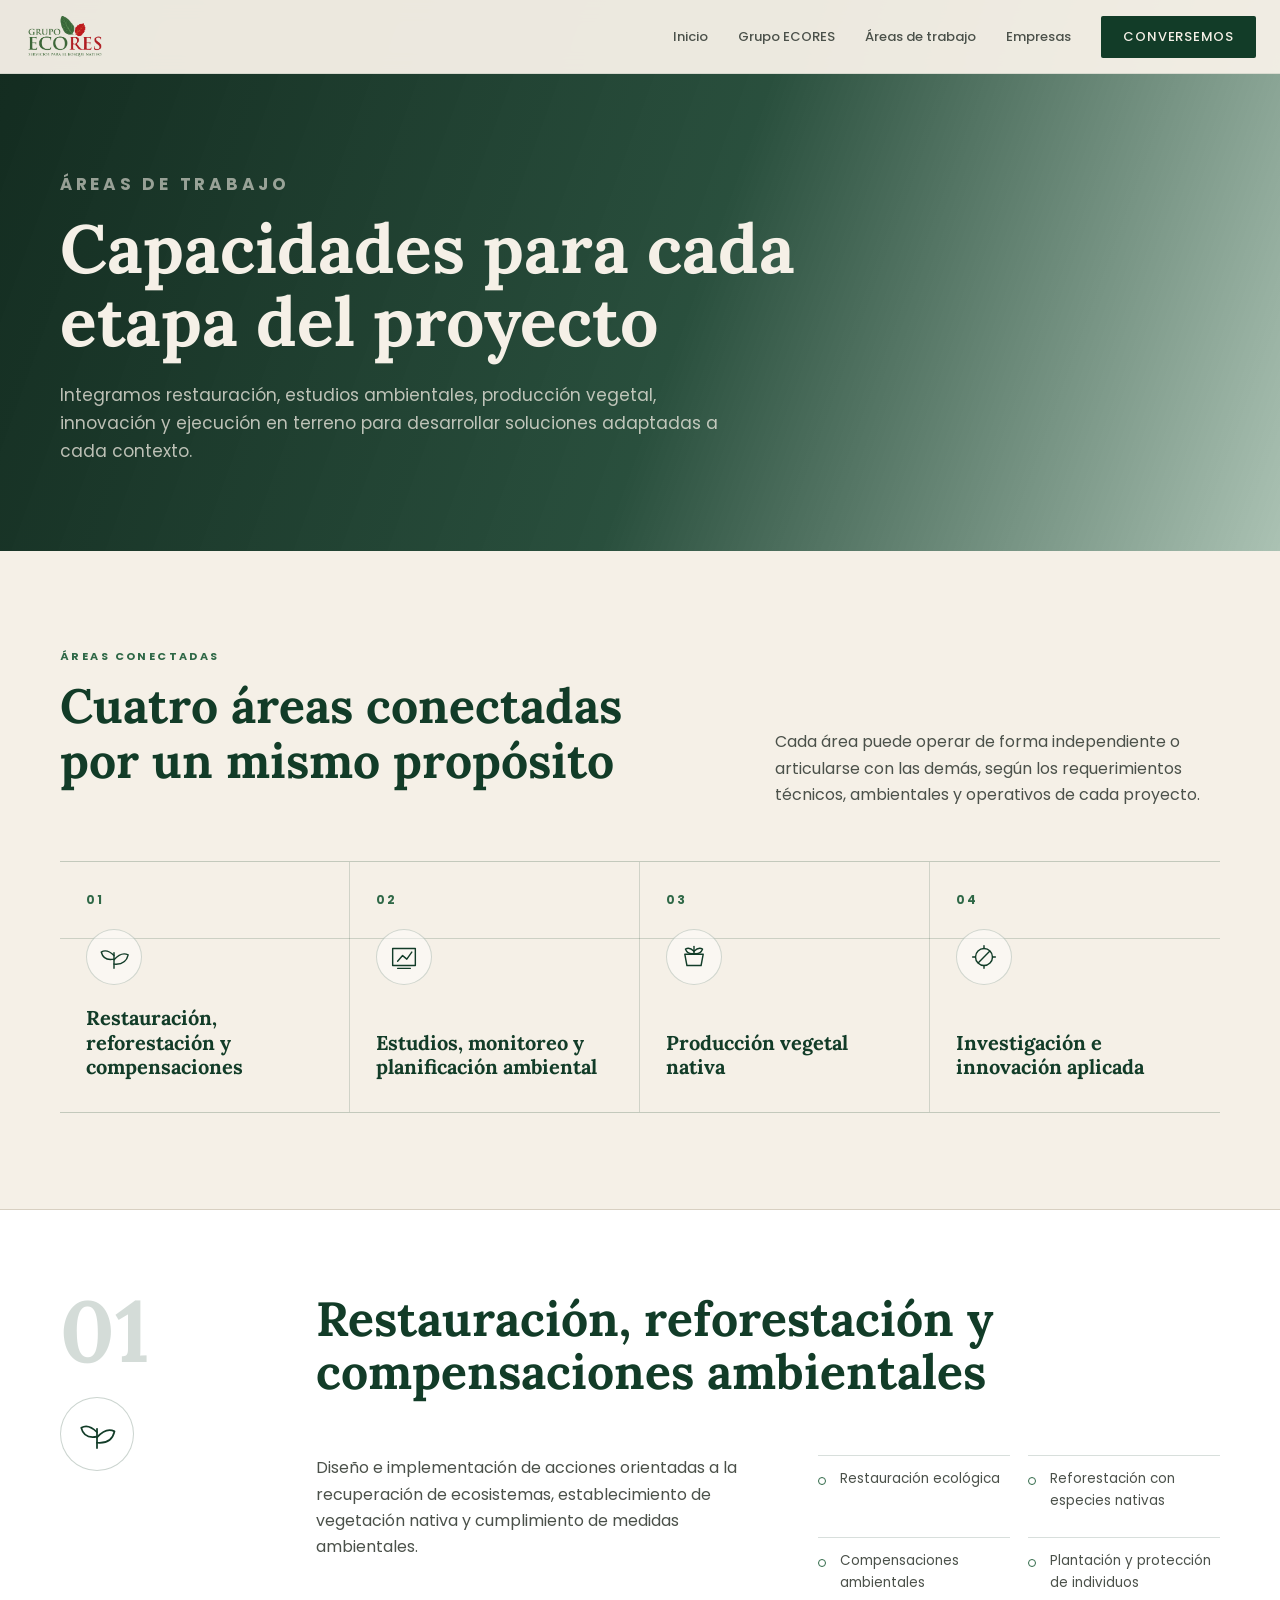
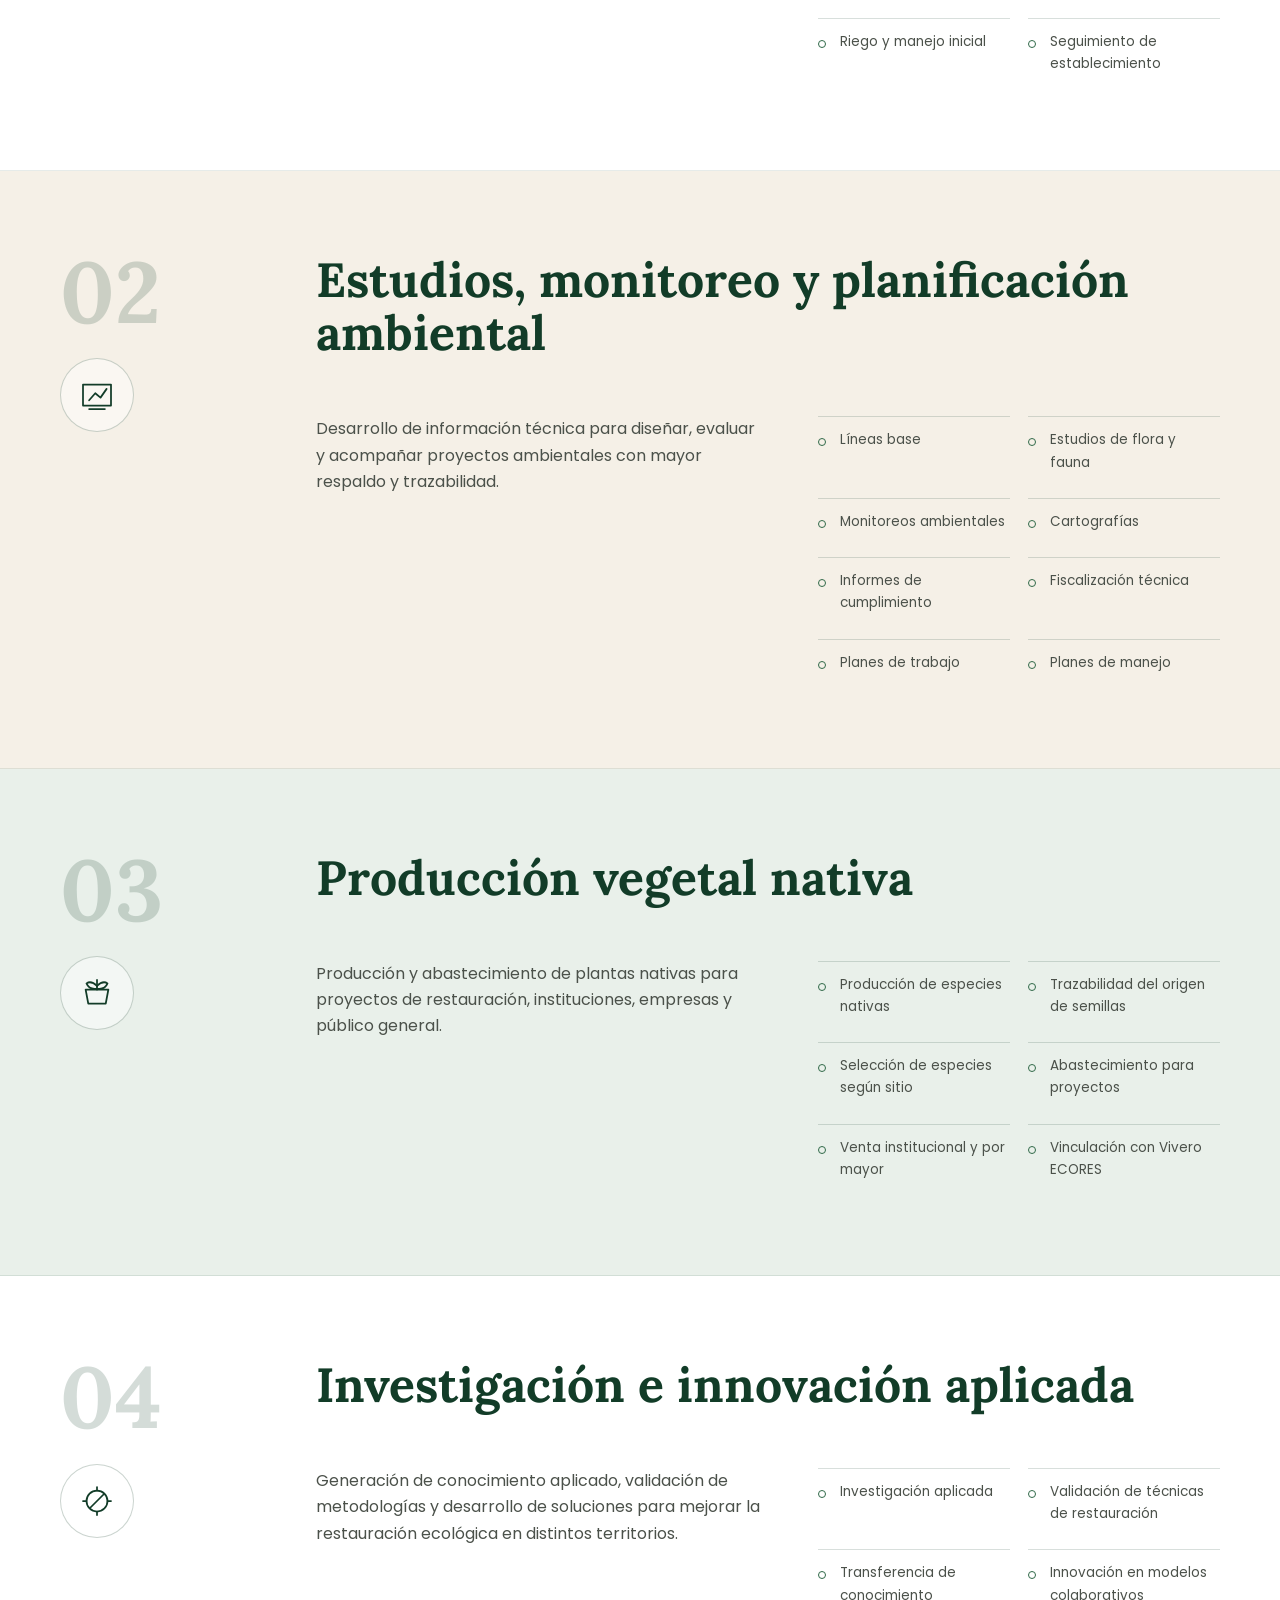
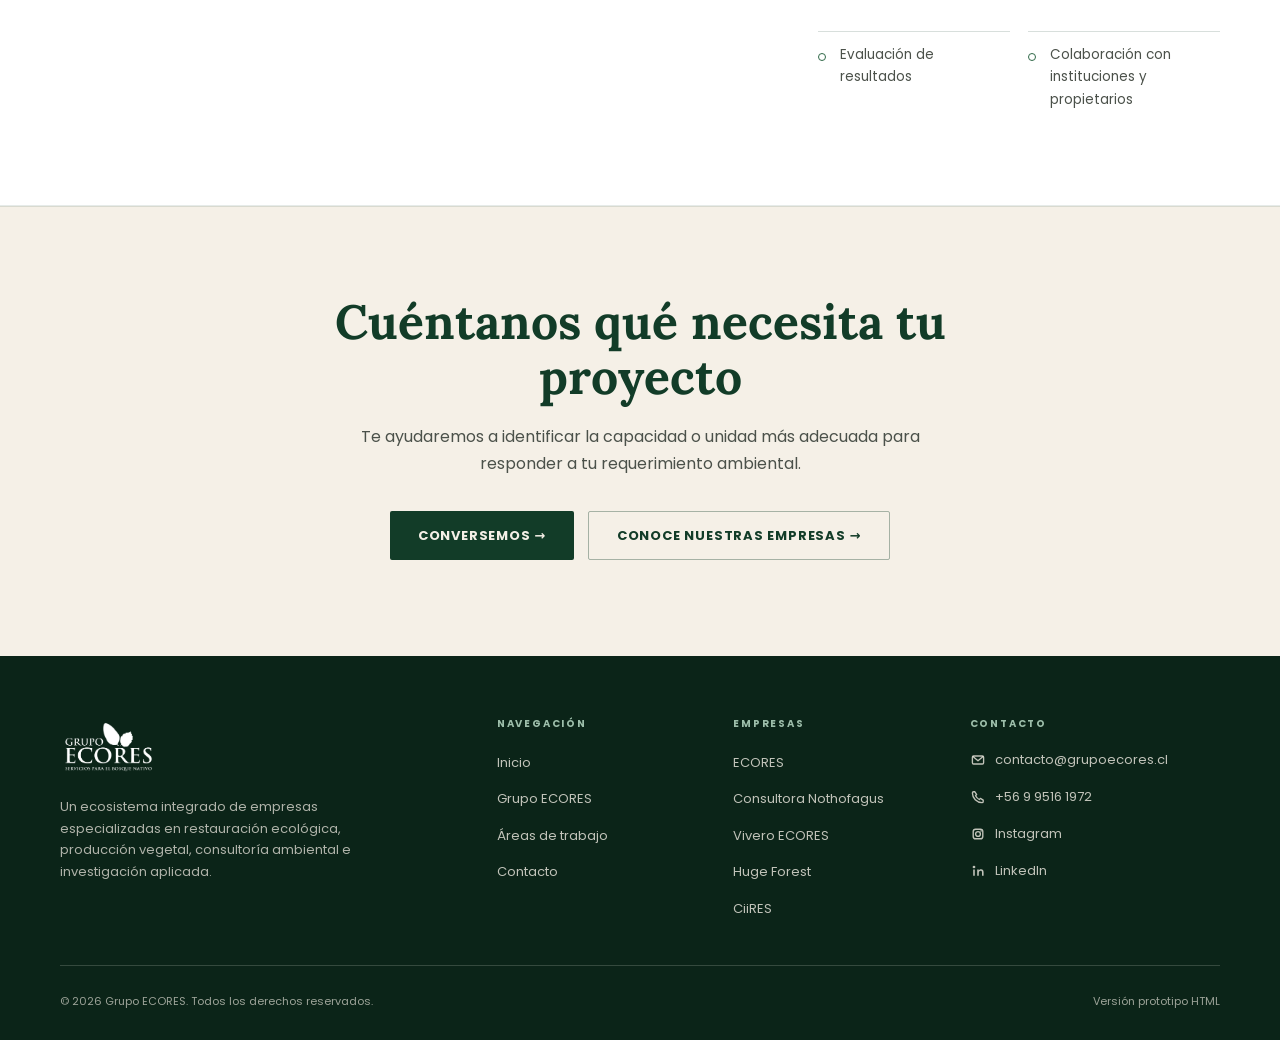
==== commit a305b12c: "Actualiza organigrama y formulario de contacto" ====
--- a/areas-de-trabajo.html
+++ b/areas-de-trabajo.html
@@ -8,7 +8,7 @@
   <link rel="preconnect" href="https://fonts.googleapis.com">
   <link rel="preconnect" href="https://fonts.gstatic.com" crossorigin>
   <link href="https://fonts.googleapis.com/css2?family=Lora:ital,wght@0,400..700;1,400..700&family=Poppins:wght@300;400;500;600;700&display=swap" rel="stylesheet">
-  <link rel="stylesheet" href="css/styles.css">
+  <link rel="stylesheet" href="css/styles.css?v=20260729">
 </head>
 <body>
   <header class="nav">
@@ -16,13 +16,19 @@
       <a href="index.html" class="logo" aria-label="Grupo ECORES">
         <img src="assets/logo/grupoecores_color.png" alt="Grupo ECORES">
       </a>
-      <nav aria-label="Navegación principal">
+      <a class="btn btn-verde nav-mobile-cta" href="contacto.html">Conversemos</a>
+      <button class="nav-toggle" type="button" aria-expanded="false" aria-controls="nav-principal" aria-label="Abrir menú">
+        <span class="nav-toggle-line" aria-hidden="true"></span>
+        <span class="nav-toggle-line" aria-hidden="true"></span>
+        <span class="nav-toggle-line" aria-hidden="true"></span>
+      </button>
+      <nav id="nav-principal" class="nav-menu" aria-label="Navegación principal">
         <ul class="nav-links">
           <li><a href="index.html">Inicio</a></li>
           <li><a href="grupo-ecores.html">Grupo ECORES</a></li>
           <li><a href="areas-de-trabajo.html">Áreas de trabajo</a></li>
           <li><a href="empresas.html">Empresas</a></li>
-          <li><a class="btn btn-verde nav-cta" href="contacto.html">Conversemos</a></li>
+          <li class="nav-cta-item"><a class="btn btn-verde nav-cta" href="contacto.html">Conversemos</a></li>
         </ul>
       </nav>
     </div>
@@ -257,7 +263,7 @@
         <div class="footer-col">
           <h4>Contacto</h4>
           <ul>
-            <li><a class="contact-link" href="mailto:pbravo@grupoecores.cl"><svg viewBox="0 0 20 20" fill="none" aria-hidden="true"><rect x="3" y="5" width="14" height="10" rx="1.5" stroke-width="1.7"/><path d="m4 6 6 5 6-5" stroke-width="1.7" stroke-linecap="round" stroke-linejoin="round"/></svg><span>pbravo@grupoecores.cl</span></a></li>
+            <li><a class="contact-link" href="mailto:contacto@grupoecores.cl"><svg viewBox="0 0 20 20" fill="none" aria-hidden="true"><rect x="3" y="5" width="14" height="10" rx="1.5" stroke-width="1.7"/><path d="m4 6 6 5 6-5" stroke-width="1.7" stroke-linecap="round" stroke-linejoin="round"/></svg><span>contacto@grupoecores.cl</span></a></li>
             <li><a class="contact-link" href="tel:+56995161972"><svg viewBox="0 0 20 20" fill="none" aria-hidden="true"><path d="M6.1 3.5 8.3 7 6.9 8.4a11.4 11.4 0 0 0 4.7 4.7l1.4-1.4 3.5 2.2v1.6c0 .8-.7 1.5-1.5 1.5C8.4 17 3 11.6 3 5c0-.8.7-1.5 1.5-1.5h1.6Z" stroke-width="1.7" stroke-linecap="round" stroke-linejoin="round"/></svg><span>+56 9 9516 1972</span></a></li>
             <li><a class="contact-link" href="https://www.instagram.com/grupoecores/" target="_blank" rel="noopener noreferrer"><svg viewBox="0 0 20 20" fill="none" aria-hidden="true"><rect x="4" y="4" width="12" height="12" rx="3" stroke-width="1.7"/><circle cx="10" cy="10" r="3" stroke-width="1.7"/><circle cx="13.8" cy="6.2" r="1" fill="currentColor" stroke="none"/></svg><span>Instagram</span></a></li>
             <li><a class="contact-link" href="https://cl.linkedin.com/company/grupo-ecores" target="_blank" rel="noopener noreferrer"><svg viewBox="0 0 20 20" fill="none" aria-hidden="true"><circle cx="5" cy="5" r="1.7" fill="currentColor" stroke="none"/><path d="M4 8h2v8H4zM9 8h2v1.4c.6-.9 1.5-1.6 2.9-1.6 2.1 0 3.1 1.4 3.1 3.8V16h-2v-4c0-1.5-.5-2.2-1.6-2.2-1.3 0-2.4 1-2.4 2.8V16H9z" fill="currentColor" stroke="none"/></svg><span>LinkedIn</span></a></li>
@@ -270,5 +276,6 @@
       </div>
     </div>
   </footer>
+  <script src="js/navigation.js"></script>
 </body>
 </html>
--- a/css/styles.css
+++ b/css/styles.css
@@ -17,19 +17,25 @@
   --max: 1160px;
 }
 
-html { scroll-behavior: smooth; }
+html {
+  max-width: 100%;
+  overflow-x: clip;
+  scroll-behavior: smooth;
+}
 
 body {
+  max-width: 100%;
+  overflow-x: clip;
   font-family: 'Poppins', system-ui, sans-serif;
   color: var(--texto);
   background: var(--blanco);
   line-height: 1.65;
 }
 
-img { max-width: 100%; display: block; }
+img { max-width: 100%; height: auto; display: block; }
 a { color: inherit; }
 
-.container { width: min(var(--max), calc(100% - 48px)); margin: 0 auto; }
+.container { width: min(var(--max), calc(100% - 48px)); min-width: 0; margin: 0 auto; }
 .section { padding: 96px 0; }
 
 .label {
@@ -60,12 +66,14 @@
   display: inline-flex;
   align-items: center;
   justify-content: center;
+  max-width: 100%;
   min-height: 48px;
   padding: 13px 28px;
   border-radius: 2px;
   font-size: 13px;
   font-weight: 700;
   letter-spacing: .06em;
+  text-align: center;
   text-transform: uppercase;
   text-decoration: none;
   transition: .2s ease;
@@ -90,6 +98,7 @@
 }
 
 .nav-inner {
+  position: relative;
   height: 100%;
   width: min(1280px, calc(100% - 48px));
   margin: 0 auto;
@@ -100,12 +109,45 @@
 }
 
 .logo img { height: 54px; width: auto; }
+.nav-menu { margin-left: auto; }
 .nav-links { display: flex; align-items: center; gap: 30px; list-style: none; }
 .nav-links a { text-decoration: none; font-size: 13px; font-weight: 500; color: var(--texto-medio); }
 .nav-links a:hover { color: var(--verde-bosque); }
 .nav-cta { padding: 10px 22px; min-height: 42px; font-size: 12px; }
 .nav-links a.nav-cta { color: var(--marfil); }
 .nav-links a.nav-cta:hover { color: var(--blanco); }
+
+.nav-mobile-cta,
+.nav-toggle {
+  display: none;
+}
+
+.nav-toggle {
+  width: 48px;
+  height: 48px;
+  padding: 0;
+  border: 1px solid rgba(18,60,40,.20);
+  border-radius: 3px;
+  background: rgba(255,255,255,.72);
+  color: var(--verde-bosque);
+  cursor: pointer;
+}
+
+.nav-toggle-line {
+  display: block;
+  width: 22px;
+  height: 2px;
+  margin: 3px auto;
+  border-radius: 999px;
+  background: currentColor;
+  transform-origin: center;
+  transition: transform .2s ease, opacity .2s ease;
+}
+
+.nav-toggle:focus-visible {
+  outline: 3px solid rgba(47,104,71,.28);
+  outline-offset: 3px;
+}
 
 /* Hero */
 .hero {
@@ -772,6 +814,7 @@
 .cifra { text-align: center; padding: 44px 26px; border-right: 1px solid rgba(245,240,231,.10); }
 .cifra:last-child { border-right: 0; }
 .cifra-num { font-family: 'Lora', Georgia, serif; font-size: clamp(38px, 5vw, 58px); font-weight: 700; line-height: 1; margin-bottom: 10px; }
+.cifra-num--larga { display: flex; align-items: center; justify-content: center; min-height: clamp(38px, 5vw, 58px); font-size: clamp(38px, 4vw, 52px); white-space: nowrap; }
 .cifra-label { color: rgba(245,240,231,.64); font-size: 13px; }
 .cifra-nota { margin-top: 16px; text-align: center; font-size: 11px; color: rgba(245,240,231,.28); font-style: italic; }
 
@@ -786,107 +829,291 @@
 .area-desc { color: var(--texto-suave); font-size: 13.5px; flex: 1; }
 .area-link { font-size: 11px; font-weight: 700; color: var(--verde-medio); letter-spacing: .09em; text-transform: uppercase; margin-top: 18px; }
 
-/* Ecosistema circular */
+/* Ecosistema de empresas */
 .ecosistema { background: var(--marfil); }
-.ecosistema-header { text-align: center; max-width: 780px; margin: 0 auto 62px; }
+.ecosistema-header { text-align: center; max-width: 780px; margin: 0 auto 74px; }
 .ecosistema-header .bajada { margin: 0 auto; }
 
 .ecosistema-circular {
   position: relative;
-  min-height: 640px;
+  min-height: 780px;
   display: grid;
   place-items: center;
   margin: 0 auto;
-  max-width: 1040px;
+  max-width: 1100px;
+  isolation: isolate;
 }
 
 .ecosistema-orbita {
   position: absolute;
-  width: min(560px, 58vw);
+  width: min(650px, 62vw);
   aspect-ratio: 1;
-  border: 1px solid rgba(47,104,71,.25);
+  border: 2px solid rgba(47,104,71,.54);
   border-radius: 50%;
-}
-
-.ecosistema-orbita::before, .ecosistema-orbita::after {
+  box-shadow:
+    0 0 0 22px rgba(47,104,71,.025),
+    0 0 0 44px rgba(47,104,71,.018);
+}
+
+.ecosistema-orbita::before,
+.ecosistema-orbita::after {
+  content: '→';
+  position: absolute;
+  width: 38px;
+  height: 38px;
+  display: grid;
+  place-items: center;
+  border-radius: 50%;
+  background: var(--marfil);
+  color: var(--verde-medio);
+  font-size: 27px;
+  line-height: 1;
+  font-weight: 400;
+  box-shadow: 0 0 0 8px var(--marfil);
+}
+
+.ecosistema-orbita::before {
+  top: 13%;
+  right: 4%;
+  transform: rotate(54deg);
+}
+
+.ecosistema-orbita::after {
+  bottom: 13%;
+  left: 4%;
+  transform: rotate(234deg);
+}
+
+.ecosistema-centro {
+  position: relative;
+  width: 430px;
+  aspect-ratio: 1;
+  border-radius: 50%;
+  overflow: hidden;
+  background: var(--verde-claro);
+  color: var(--marfil);
+  display: grid;
+  place-items: center;
+  text-align: center;
+  border: 3px solid rgba(245,240,231,.82);
+  z-index: 2;
+  box-shadow:
+    0 24px 65px rgba(18,60,40,.20),
+    0 0 0 1px rgba(18,60,40,.08);
+}
+
+.ecosistema-centro::after {
   content: '';
   position: absolute;
-  border-radius: 50%;
-  border: 1px solid rgba(47,104,71,.16);
-  inset: 13%;
-}
-
-.ecosistema-orbita::after { inset: 28%; opacity: .65; }
-
-.ecosistema-centro {
-  width: 245px;
-  min-height: 245px;
-  border-radius: 50%;
-  background: var(--verde-bosque);
-  color: var(--marfil);
-  display: grid;
-  place-items: center;
-  text-align: center;
-  padding: 28px;
+  inset: 0;
+  background:
+    radial-gradient(ellipse 54% 42% at 50% 49%,
+      rgba(245,240,231,.96) 0%,
+      rgba(245,240,231,.84) 28%,
+      rgba(245,240,231,.54) 48%,
+      rgba(245,240,231,.18) 66%,
+      rgba(245,240,231,0) 80%),
+    radial-gradient(circle at center, transparent 54%, rgba(18,60,40,.11) 100%);
+  z-index: 1;
+  pointer-events: none;
+}
+
+.ecosistema-centro-paisaje {
+  position: absolute;
+  inset: 0;
+  width: 100%;
+  height: 100%;
+  object-fit: cover;
+}
+
+.ecosistema-centro-contenido {
+  position: relative;
   z-index: 2;
-  box-shadow: 0 18px 45px rgba(18,60,40,.18);
-}
-
-.ecosistema-centro strong {
-  font-family: 'Lora', Georgia, serif;
-  font-size: 27px;
-  line-height: 1.1;
+  width: min(285px, calc(100% - 56px));
+  display: flex;
+  flex-direction: column;
+  align-items: center;
+  gap: 10px;
+  padding: 0;
+}
+
+.ecosistema-centro-logo {
+  width: 230px;
+  height: 114px;
+  object-fit: contain;
+  filter:
+    drop-shadow(0 1px 1px rgba(245,240,231,.95))
+    drop-shadow(0 4px 10px rgba(11,36,24,.22));
+}
+
+.ecosistema-centro span {
   display: block;
-  margin-bottom: 12px;
-}
-
-.ecosistema-centro span { font-size: 12px; color: rgba(245,240,231,.72); }
+  max-width: 245px;
+  font-size: 13px;
+  line-height: 1.38;
+  color: var(--verde-profundo);
+  font-weight: 600;
+  text-shadow:
+    0 1px 5px rgba(245,240,231,.96),
+    0 0 12px rgba(245,240,231,.90);
+}
 
 .nodo {
   position: absolute;
-  width: 235px;
-  min-height: 135px;
-  background: rgba(255,255,255,.72);
-  border: 1px solid var(--piedra);
-  border-radius: 8px;
-  padding: 18px 20px;
+  width: 220px;
+  min-height: 138px;
+  display: flex;
+  flex-direction: column;
+  align-items: center;
   z-index: 3;
-  box-shadow: 0 12px 28px rgba(18,60,40,.08);
-}
-
-.nodo::before {
+}
+
+.nodo-marca {
+  width: 100%;
+  height: 98px;
+  display: grid;
+  place-items: center;
+  overflow: visible;
+  padding: 4px 12px 10px;
+}
+
+.ecosistema-logo {
+  width: 100%;
+  max-width: 190px;
+  height: 84px;
+  object-fit: contain;
+  transform-origin: center;
+  filter: drop-shadow(0 5px 8px rgba(18,60,40,.12));
+}
+
+.ecosistema-logo-nothofagus { transform: scale(1.14); }
+.ecosistema-logo-ecores { transform: scale(1.08); }
+.ecosistema-logo-ciires { transform: scale(1.32); }
+
+.nodo-icono {
+  position: relative;
+  width: 54px;
+  height: 54px;
+  flex: 0 0 auto;
+  margin-top: -5px;
+  display: grid;
+  place-items: center;
+  border: 2px solid var(--verde-salvia);
+  border-radius: 50%;
+  background: var(--marfil);
+  box-shadow: 0 7px 18px rgba(18,60,40,.10);
+}
+
+.nodo-icono img {
+  width: 29px;
+  height: 29px;
+  object-fit: contain;
+}
+
+.nodo-1 { top: -92px; left: 50%; transform: translateX(-50%); }
+.nodo-2 { top: 175px; right: 0; }
+.nodo-3 { right: 122px; bottom: 20px; }
+.nodo-4 { bottom: 20px; left: 122px; }
+.nodo-5 { top: 175px; left: 0; }
+
+.ecosistema-cta { text-align: center; margin-top: 18px; }
+
+/* Organigrama abreviado — alternativa 04 */
+.ecosistema-organigrama {
+  position: relative;
+  width: 100%;
+  max-width: 1120px;
+  min-height: 420px;
+  margin: 0 auto;
+}
+
+.ecosistema-grupo {
+  width: min(350px, 100%);
+  margin: 0 auto;
+  text-align: center;
+}
+
+.ecosistema-grupo img {
+  display: block;
+  width: 250px;
+  height: 116px;
+  margin: 0 auto;
+  object-fit: contain;
+  filter: drop-shadow(0 5px 10px rgba(18,60,40,.10));
+}
+
+.ecosistema-grupo p {
+  max-width: 310px;
+  margin: 4px auto 0;
+  color: var(--verde-profundo);
+  font-size: 13px;
+  font-weight: 600;
+  line-height: 1.45;
+}
+
+.ecosistema-conector {
+  position: relative;
+  width: calc(80% + 1px);
+  height: 58px;
+  margin: 24px auto 0;
+  border-top: 1px solid rgba(47,104,71,.58);
+  border-right: 1px solid rgba(47,104,71,.58);
+  border-left: 1px solid rgba(47,104,71,.58);
+}
+
+.ecosistema-conector::before {
   content: '';
   position: absolute;
-  width: 12px;
-  height: 12px;
-  border-radius: 50%;
-  background: var(--verde-medio);
-  border: 3px solid var(--marfil);
-  box-shadow: 0 0 0 1px rgba(47,104,71,.25);
-}
-
-.nodo h3 {
-  font-size: 12px;
-  letter-spacing: .11em;
-  text-transform: uppercase;
-  color: var(--verde-bosque);
-  margin-bottom: 8px;
-}
-
-.nodo p { font-size: 12.5px; color: var(--texto-medio); line-height: 1.55; }
-
-.nodo-1 { top: 0; left: 50%; transform: translateX(-50%); }
-.nodo-1::before { left: 50%; bottom: -7px; transform: translateX(-50%); }
-.nodo-2 { top: 145px; right: 0; }
-.nodo-2::before { left: -7px; top: 50%; transform: translateY(-50%); }
-.nodo-3 { bottom: 32px; right: 110px; }
-.nodo-3::before { left: 20px; top: -7px; }
-.nodo-4 { bottom: 32px; left: 110px; }
-.nodo-4::before { right: 20px; top: -7px; }
-.nodo-5 { top: 145px; left: 0; }
-.nodo-5::before { right: -7px; top: 50%; transform: translateY(-50%); }
-
-.ecosistema-cta { text-align: center; margin-top: 18px; }
+  bottom: 100%;
+  left: 50%;
+  height: 25px;
+  border-left: 1px solid rgba(47,104,71,.58);
+}
+
+.ecosistema-unidades {
+  display: grid;
+  grid-template-columns: repeat(5, minmax(0, 1fr));
+  gap: 18px;
+}
+
+.ecosistema-unidad {
+  position: relative;
+  min-width: 0;
+  text-align: center;
+}
+
+.ecosistema-unidad::before {
+  content: '';
+  position: absolute;
+  bottom: 100%;
+  left: 50%;
+  height: 18px;
+  border-left: 1px solid rgba(47,104,71,.58);
+}
+
+.ecosistema-unidad .ecosistema-logo {
+  display: block;
+  width: 100%;
+  max-width: 170px;
+  height: 82px;
+  margin: 0 auto;
+  object-fit: contain;
+  filter: drop-shadow(0 5px 8px rgba(18,60,40,.10));
+}
+
+.ecosistema-unidad .ecosistema-logo-nothofagus { transform: scale(1.10); }
+.ecosistema-unidad .ecosistema-logo-ecores { transform: scale(1.04); }
+.ecosistema-unidad .ecosistema-logo-ciires { transform: scale(1.17); }
+
+.ecosistema-unidad p {
+  max-width: 176px;
+  margin: 12px auto 0;
+  color: var(--texto-medio);
+  font-size: 11.5px;
+  line-height: 1.42;
+}
+
+.ecosistema-organigrama + .ecosistema-cta { margin-top: 34px; }
 
 /* Sectores */
 .sectores { background: var(--blanco); padding: 82px 0; }
@@ -1109,7 +1336,8 @@
 
 .empresa-card-head {
   display: flex;
-  align-items: center;
+  align-items: flex-start;
+  justify-content: space-between;
   gap: 16px;
   margin-bottom: 24px;
 }
@@ -1139,6 +1367,7 @@
   align-items: center;
   justify-content: center;
   flex: 0 0 auto;
+  overflow: hidden;
   padding: 16px 22px;
   border: 1px solid rgba(18,60,40,.12);
   border-radius: 6px;
@@ -1151,7 +1380,14 @@
   max-width: 210px;
   height: 66px;
   object-fit: contain;
-}
+  transform-origin: center;
+}
+
+.empresa-panel-huge .empresa-logo { transform: scale(1.16); }
+.empresa-panel-nothofagus .empresa-logo { transform: scale(1.55); }
+.empresa-panel-vivero .empresa-logo { transform: scale(1.14); }
+.empresa-panel-ecores .empresa-logo { transform: scale(1.32); }
+.empresa-panel-ciires .empresa-logo { transform: scale(1.90); }
 
 .empresa-rubro {
   margin-bottom: 10px;
@@ -1479,6 +1715,35 @@
   display: grid;
   grid-template-columns: repeat(2, minmax(0, 1fr));
   gap: 22px;
+}
+
+.formulario-estado {
+  margin-bottom: 24px;
+  padding: 15px 17px;
+  border: 1px solid transparent;
+  border-radius: 4px;
+  font-size: 13.5px;
+  line-height: 1.55;
+}
+
+.formulario-estado--exito {
+  border-color: rgba(47,104,71,.32);
+  background: rgba(47,104,71,.09);
+  color: var(--verde-profundo);
+}
+
+.formulario-estado--error {
+  border-color: rgba(153,58,42,.28);
+  background: rgba(153,58,42,.08);
+  color: #762f24;
+}
+
+.campo-trampa {
+  position: absolute !important;
+  left: -10000px !important;
+  width: 1px !important;
+  height: 1px !important;
+  overflow: hidden !important;
 }
 
 .campo {
@@ -1547,6 +1812,11 @@
   cursor: pointer;
 }
 
+.contacto-submit:disabled {
+  cursor: wait;
+  opacity: .72;
+}
+
 .contacto-lateral {
   display: grid;
   gap: 22px;
@@ -1651,8 +1921,61 @@
 .contact-link span { overflow-wrap: anywhere; }
 .footer-bottom { display: flex; justify-content: space-between; gap: 24px; padding-top: 26px; font-size: 11px; color: rgba(245,240,231,.62); }
 
-@media (max-width: 980px) {
-  .nav-links { display: none; }
+@media (max-width: 1024px) {
+  .nav-inner { gap: 10px; }
+  .nav-menu {
+    position: absolute;
+    top: calc(100% + 8px);
+    right: 0;
+    width: min(420px, 100%);
+    margin-left: 0;
+    padding: 8px 16px 14px;
+    visibility: hidden;
+    opacity: 0;
+    pointer-events: none;
+    transform: translateY(-8px);
+    background: rgba(245,240,231,.99);
+    border: 1px solid rgba(18,60,40,.12);
+    border-radius: 4px;
+    box-shadow: 0 18px 40px rgba(11,36,24,.16);
+    transition: opacity .2s ease, transform .2s ease, visibility .2s ease;
+  }
+  .nav-links {
+    display: grid;
+    gap: 0;
+  }
+  .nav-links li:not(.nav-cta-item) + li:not(.nav-cta-item) {
+    border-top: 1px solid rgba(18,60,40,.10);
+  }
+  .nav-links a:not(.nav-cta) {
+    display: flex;
+    align-items: center;
+    min-height: 48px;
+    padding: 10px 4px;
+    font-size: 14px;
+  }
+  .nav-cta-item { display: none; }
+  .nav-mobile-cta {
+    display: inline-flex;
+    min-height: 44px;
+    margin-left: auto;
+    padding: 9px 15px;
+    font-size: 10px;
+    white-space: nowrap;
+  }
+  .nav-toggle {
+    display: block;
+    flex: 0 0 48px;
+  }
+  .nav.is-open .nav-menu {
+    visibility: visible;
+    opacity: 1;
+    pointer-events: auto;
+    transform: translateY(0);
+  }
+  .nav.is-open .nav-toggle-line:nth-child(1) { transform: translateY(5px) rotate(45deg); }
+  .nav.is-open .nav-toggle-line:nth-child(2) { opacity: 0; }
+  .nav.is-open .nav-toggle-line:nth-child(3) { transform: translateY(-5px) rotate(-45deg); }
   .nav-inner { width: min(100% - 32px, 1280px); }
   .container, .hero-content { width: min(100% - 32px, var(--max)); }
   .section { padding: 70px 0; }
@@ -1758,28 +2081,84 @@
   .monitoreo { left: 58px; }
   .innovacion { left: 0; }
   .cifras-grid, .areas-grid { grid-template-columns: 1fr 1fr; }
+  .cifra-num--larga { font-size: clamp(38px, 5vw, 58px); }
   .ser-logo-box {
     justify-self: start;
     width: min(320px, 100%);
     min-height: 170px;
     padding: 28px;
   }
-  .ecosistema-circular { display: block; min-height: auto; }
+  .ecosistema-header { margin-bottom: 62px; }
+  .ecosistema-circular {
+    display: grid;
+    grid-template-columns: repeat(2, minmax(0, 1fr));
+    gap: 24px 18px;
+    min-height: auto;
+    max-width: 680px;
+  }
   .ecosistema-orbita { display: none; }
-  .ecosistema-centro { margin: 0 auto 28px; width: 220px; min-height: 220px; }
-  .nodo { position: relative; inset: auto; transform: none; width: 100%; margin-bottom: 14px; }
-  .nodo::before { display: none; }
+  .ecosistema-centro {
+    grid-column: 1 / -1;
+    margin: 0 auto 18px;
+    width: min(380px, 70vw);
+  }
+  .nodo {
+    position: relative;
+    inset: auto;
+    transform: none;
+    width: 100%;
+    min-height: 138px;
+  }
+  .nodo-5 {
+    grid-column: 1 / -1;
+    justify-self: center;
+    width: calc(50% - 8px);
+  }
+  .ecosistema-organigrama {
+    max-width: 760px;
+    min-height: 390px;
+  }
+  .ecosistema-conector { width: calc(80% + 1px); }
+  .ecosistema-unidades { gap: 8px; }
+  .ecosistema-unidad .ecosistema-logo {
+    max-width: 132px;
+    height: 70px;
+  }
+  .ecosistema-unidad p {
+    max-width: 135px;
+    font-size: 10.5px;
+  }
   .contacto-grid { grid-template-columns: 1fr; gap: 30px; }
   .contacto-formulario { padding: 34px; }
   .footer-grid { grid-template-columns: 1fr 1fr; }
 }
 
+@media (max-width: 768px) {
+  .contacto-formulario form { grid-template-columns: 1fr; }
+  .campo-completo,
+  .contacto-submit { grid-column: auto; }
+  .contacto-submit { width: 100%; }
+}
+
 @media (max-width: 620px) {
   .logo img { height: 46px; }
   .nav { height: 66px; }
+  .nav-inner { gap: 8px; }
+  .nav-mobile-cta {
+    min-height: 44px;
+    padding: 8px 12px;
+    font-size: 9.5px;
+  }
+  .nav-toggle {
+    width: 44px;
+    height: 44px;
+    flex-basis: 44px;
+  }
+  .section { padding: 60px 0; }
   .hero { min-height: 82vh; padding-top: 66px; }
   .hero-content { padding-bottom: 44px; }
-  .hero h1 { font-size: clamp(32px, 10vw, 44px); }
+  .hero h1 { font-size: clamp(31px, 9vw, 40px); }
+  .hero-interno h1 { font-size: clamp(32px, 9vw, 40px); }
   .hero-contacto { min-height: auto; padding: 118px 0 56px; }
   .hero-actions .btn { width: 100%; }
   .grupo-card-grid, .cifras-grid, .areas-grid, .footer-grid, .mapa-capacidades-esquema, .capacidad-lista { grid-template-columns: 1fr; }
@@ -1798,8 +2177,9 @@
   .contacto-formulario,
   .contacto-card,
   .contacto-orientacion { padding: 26px; }
-  .contacto-formulario form { grid-template-columns: 1fr; gap: 18px; }
-  .contacto-submit { width: 100%; }
+  .contacto-formulario form { gap: 18px; }
+  .contacto-btns .btn,
+  .areas-cta-btns .btn { width: 100%; }
   .contacto-cierre { padding: 58px 0 66px; text-align: left; }
   .mapa-capacidades-head { margin-bottom: 36px; }
   .capacidad-nodo,
@@ -1839,20 +2219,116 @@
   }
   .empresa-card-head {
     align-items: flex-start;
-    flex-direction: column;
+    flex-direction: row;
+    justify-content: space-between;
     gap: 12px;
     margin-bottom: 18px;
   }
   .empresa-logo-box {
-    width: min(210px, 100%);
+    width: min(172px, calc(100% - 82px));
+    height: 70px;
+    padding: 10px 12px;
+  }
+  .empresa-logo {
+    max-width: 148px;
+    height: 46px;
+  }
+  .ecosistema-circular {
+    grid-template-columns: 1fr;
+    gap: 18px;
+    max-width: 340px;
+  }
+  .ecosistema-centro,
+  .nodo-5 { grid-column: auto; }
+  .ecosistema-centro {
+    width: min(320px, 88vw);
+    margin-bottom: 12px;
+  }
+  .ecosistema-centro-contenido {
+    width: min(225px, calc(100% - 50px));
+    gap: 7px;
+    padding: 12px 15px;
+  }
+  .ecosistema-centro-logo {
+    width: 170px;
     height: 78px;
-    padding: 12px 15px;
-  }
-  .empresa-logo {
-    max-width: 180px;
-    height: 50px;
-  }
-  .empresa-panel h3 { font-size: 31px; }
+  }
+  .ecosistema-centro span {
+    max-width: 200px;
+    font-size: 11.5px;
+    line-height: 1.35;
+  }
+  .nodo {
+    width: 100%;
+    max-width: 320px;
+    justify-self: center;
+  }
+  .nodo-5 { width: 100%; }
+  .ecosistema-header { margin-bottom: 48px; }
+  .ecosistema-organigrama {
+    max-width: 350px;
+    min-height: auto;
+  }
+  .ecosistema-grupo img {
+    width: 220px;
+    height: 104px;
+  }
+  .ecosistema-grupo p {
+    max-width: 285px;
+    font-size: 12.5px;
+  }
+  .ecosistema-conector {
+    width: 1px;
+    height: 52px;
+    margin: 23px 0 0 18px;
+    border: 0;
+    border-left: 1px solid rgba(47,104,71,.58);
+  }
+  .ecosistema-conector::before { display: none; }
+  .ecosistema-unidades {
+    position: relative;
+    grid-template-columns: 1fr;
+    gap: 0;
+  }
+  .ecosistema-unidades::before {
+    content: '';
+    position: absolute;
+    top: 0;
+    bottom: 56px;
+    left: 18px;
+    border-left: 1px solid rgba(47,104,71,.58);
+  }
+  .ecosistema-unidad {
+    display: grid;
+    grid-template-columns: 142px 1fr;
+    align-items: center;
+    min-height: 112px;
+    padding: 12px 0 12px 36px;
+    text-align: left;
+  }
+  .ecosistema-unidad::before {
+    top: 50%;
+    bottom: auto;
+    left: 18px;
+    width: 18px;
+    height: 1px;
+    border: 0;
+    border-top: 1px solid rgba(47,104,71,.58);
+  }
+  .ecosistema-unidad .ecosistema-logo {
+    width: 132px;
+    height: 68px;
+    margin: 0;
+  }
+  .ecosistema-unidad p {
+    max-width: 150px;
+    margin: 0;
+    padding-left: 8px;
+    font-size: 11px;
+    text-align: left;
+  }
+  .ecosistema-organigrama + .ecosistema-cta { margin-top: 28px; }
+  .empresa-panel h3 { font-size: clamp(28px, 8.5vw, 31px); }
   .empresa-num {
     min-height: 30px;
     padding: 7px 10px;
@@ -1865,13 +2341,13 @@
   .empresas-recorrido .container::before,
   .empresas-recorrido .container::after { display: none; }
   .empresas-control {
-    width: 40px;
-    height: 40px;
+    width: 44px;
+    height: 44px;
     font-size: 27px;
     bottom: 24px;
   }
-  .empresas-control.prev { left: calc(50% - 52px); }
-  .empresas-control.next { right: calc(50% - 52px); }
+  .empresas-control.prev { left: calc(50% - 56px); }
+  .empresas-control.next { right: calc(50% - 56px); }
   .empresas-indicadores { gap: 5px; }
   .integracion-header {
     margin-bottom: 34px;
@@ -1923,3 +2399,27 @@
   .cifra:last-child { border-bottom: 0; }
   .footer-bottom { flex-direction: column; }
 }
+
+@media (max-width: 480px) {
+  .nav-inner { width: min(100% - 24px, 1280px); }
+  .container,
+  .hero-content { width: min(100% - 24px, var(--max)); }
+  .nav-menu {
+    width: 100%;
+    padding-inline: 14px;
+  }
+  .contacto-formulario,
+  .contacto-card,
+  .contacto-orientacion { padding: 22px; }
+  .area-card {
+    min-height: auto;
+    padding: 30px 24px;
+  }
+  .capacidad-nodo {
+    min-height: auto;
+    padding: 26px 22px 28px;
+  }
+  .empresa-panel { padding: 28px 20px 26px; }
+  footer { padding-top: 52px; }
+  .footer-grid { gap: 32px; }
+}
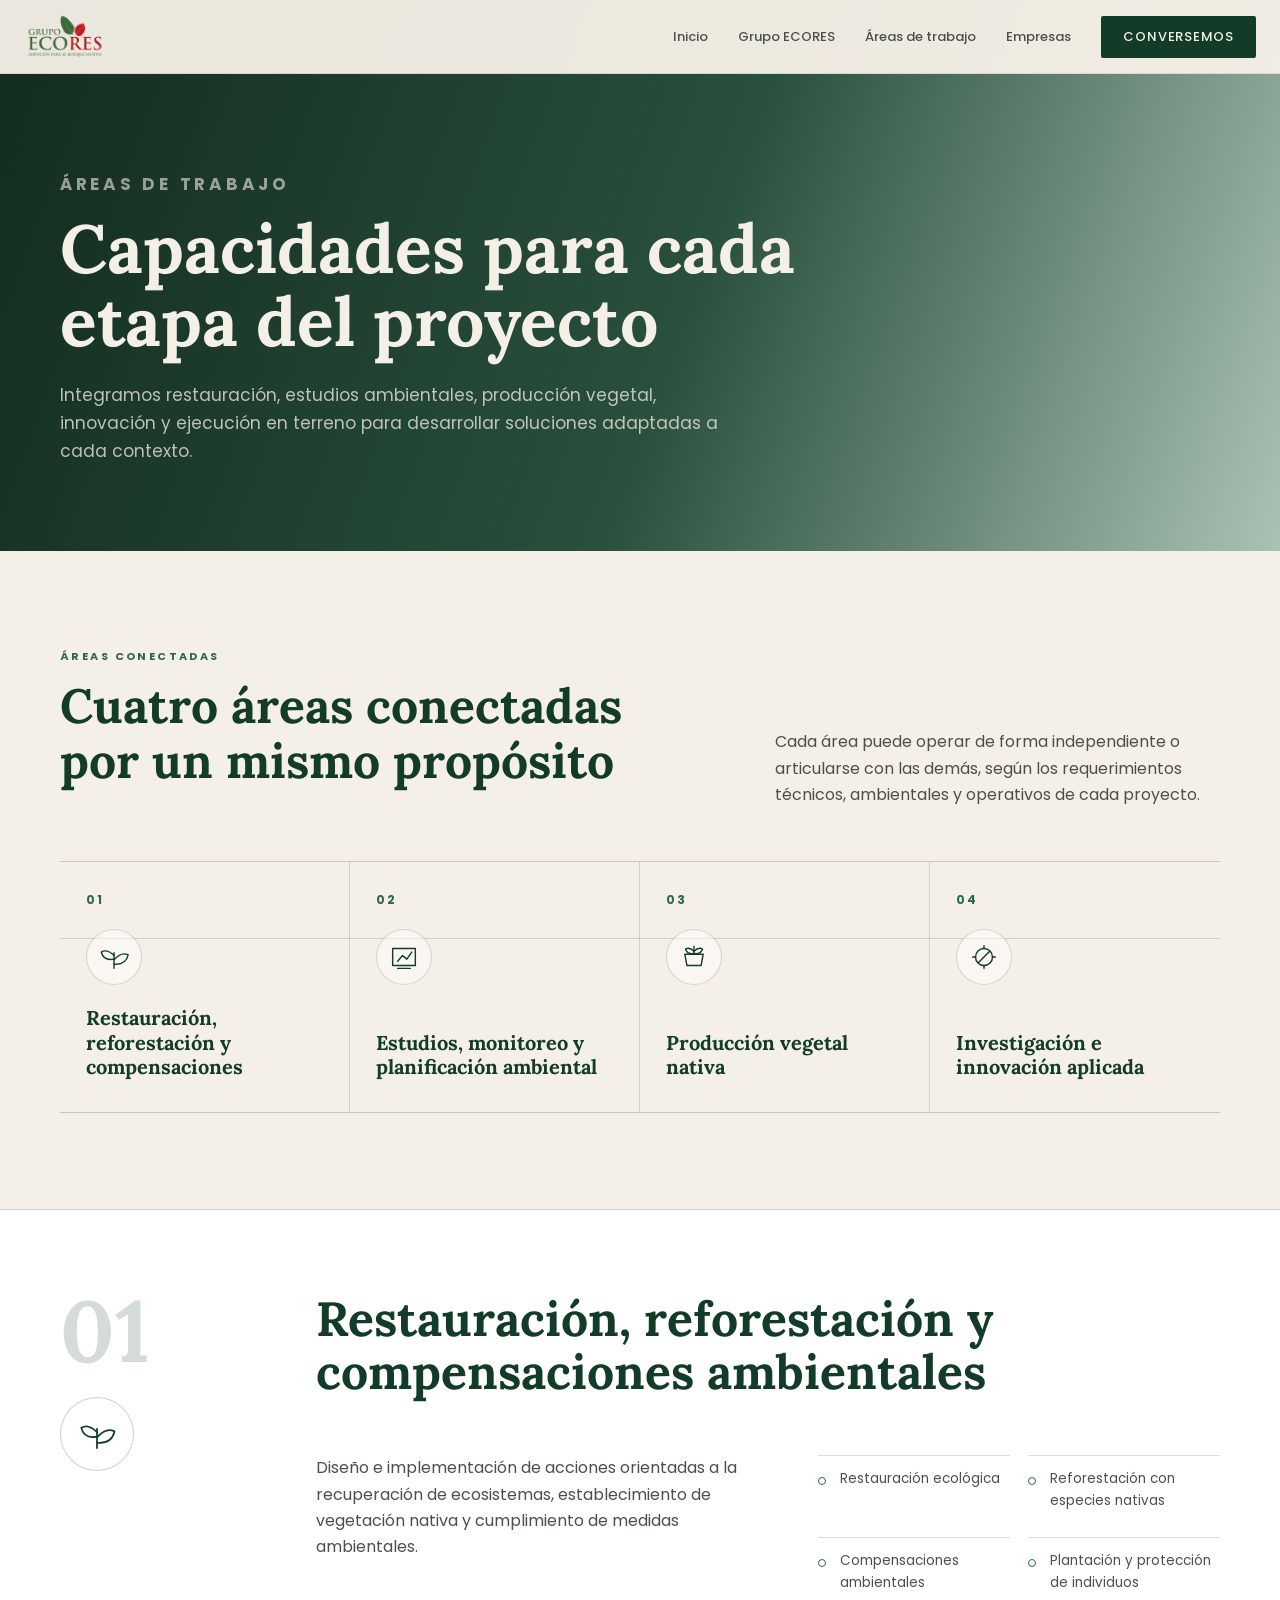
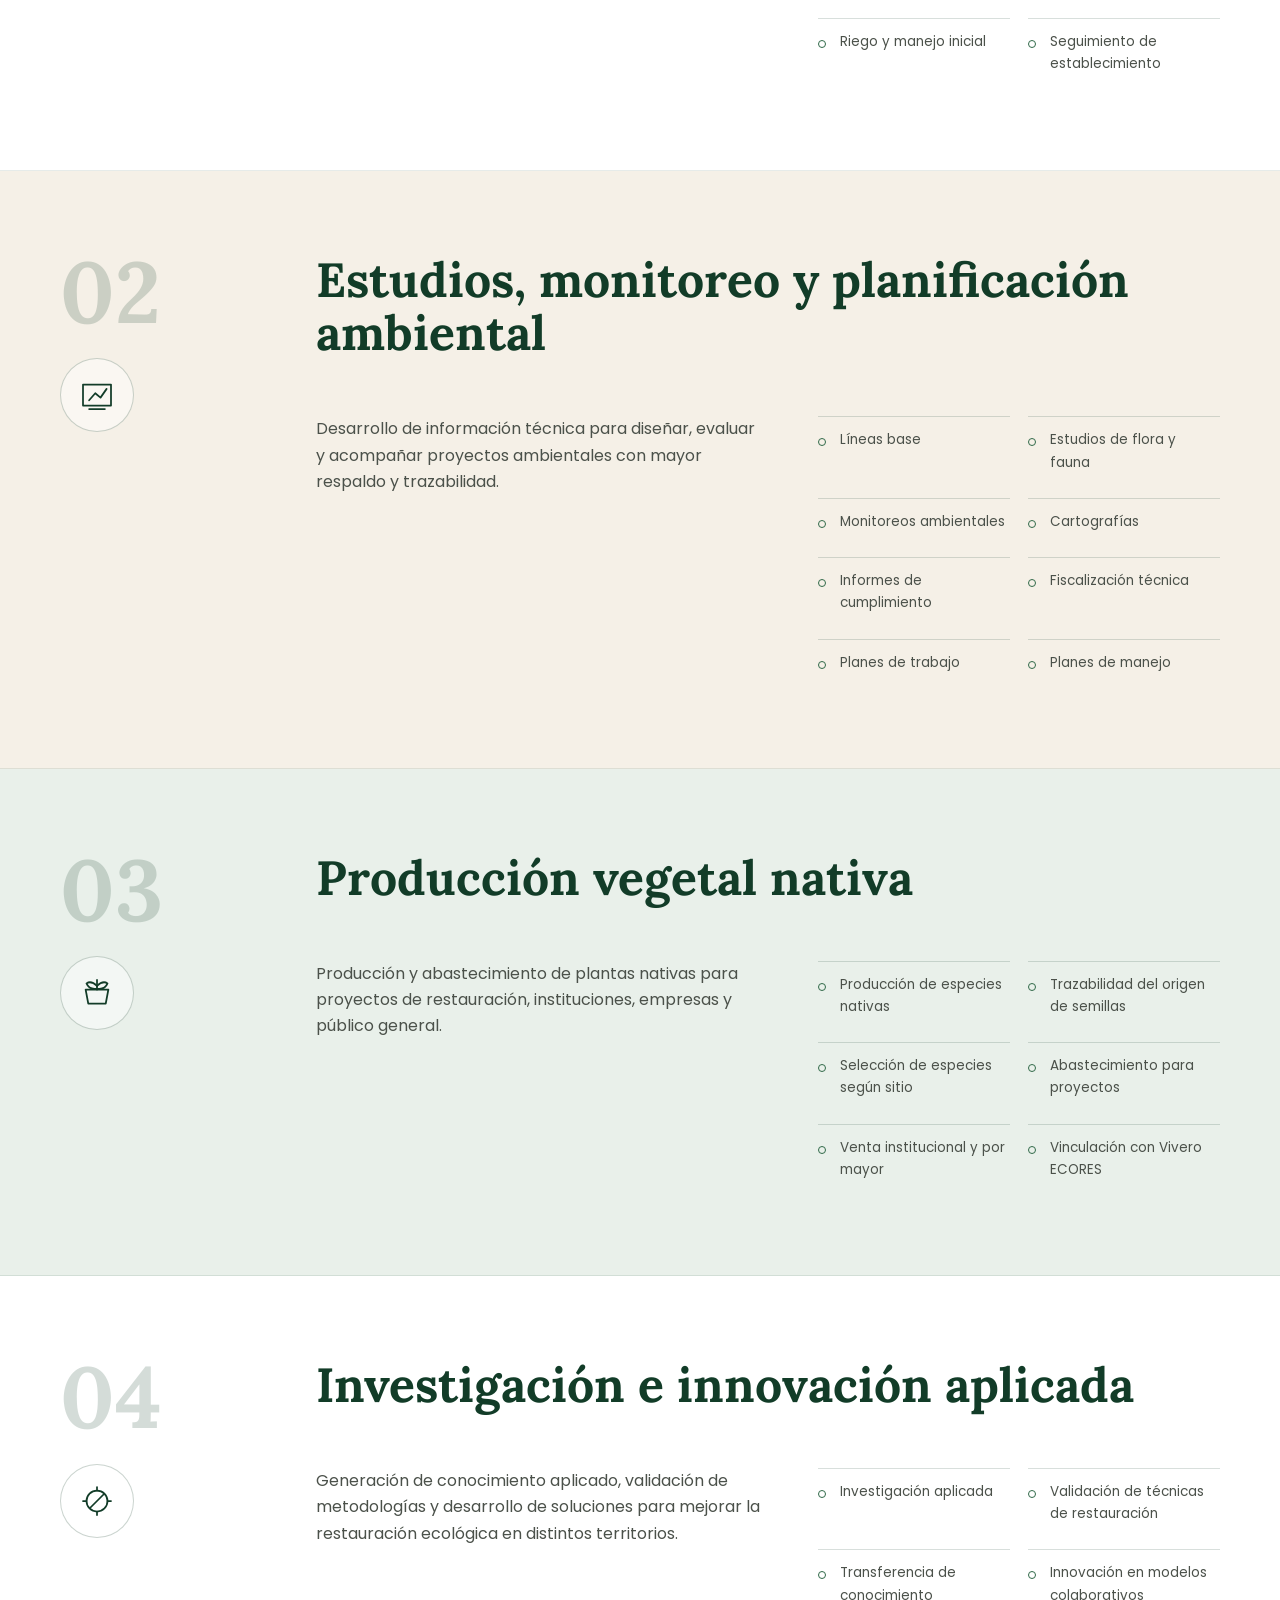
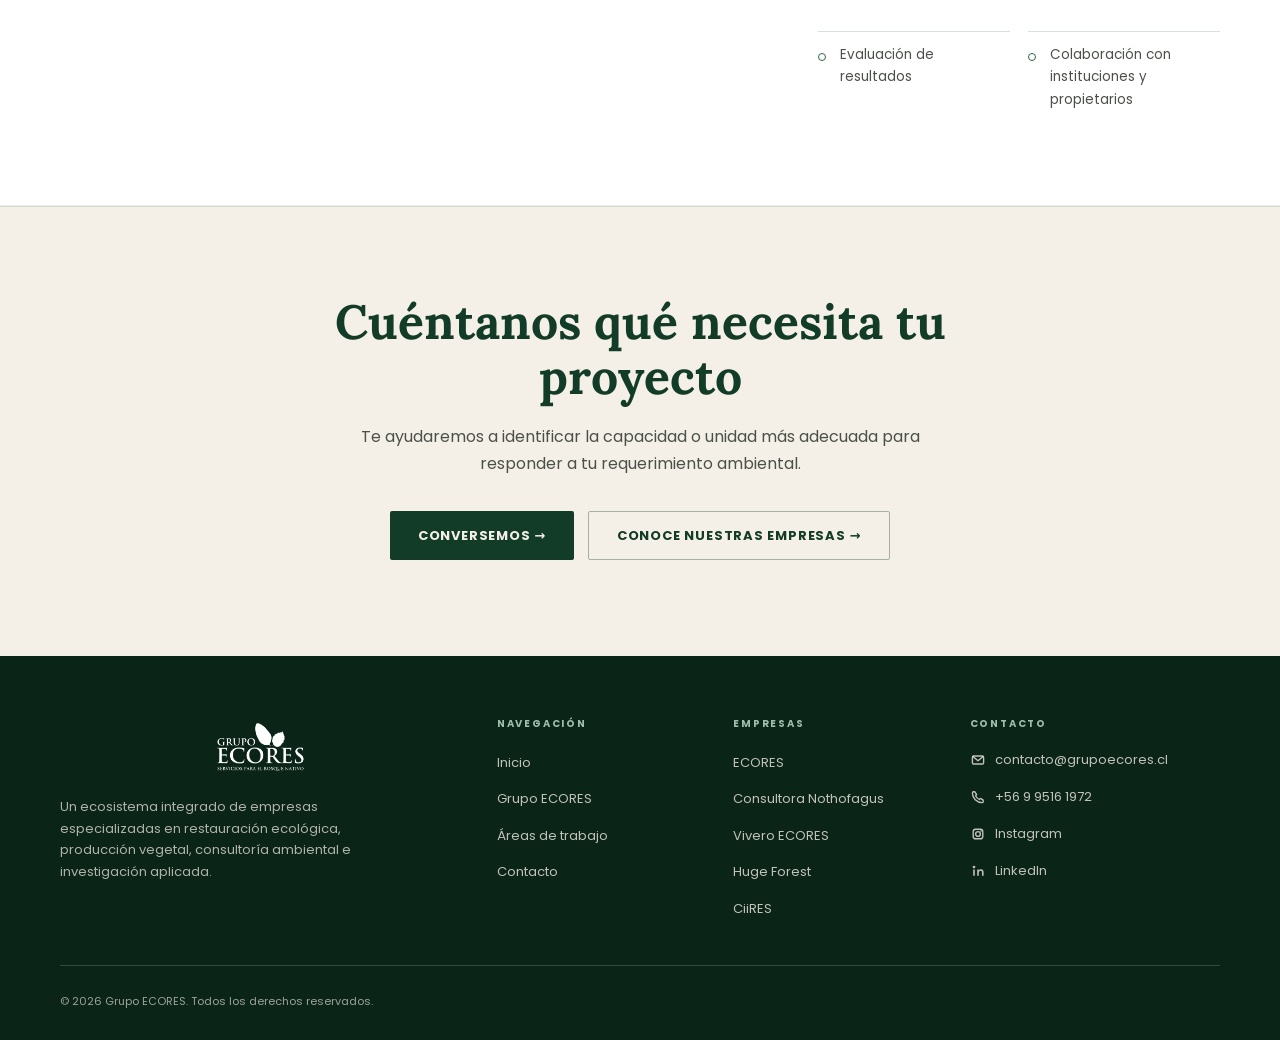
==== commit c779718f: "Optimiza sitio y completa SEO técnico" ====
--- a/areas-de-trabajo.html
+++ b/areas-de-trabajo.html
@@ -5,10 +5,29 @@
   <meta name="viewport" content="width=device-width, initial-scale=1.0" />
   <title>Áreas de trabajo | Grupo ECORES</title>
   <meta name="description" content="Áreas de trabajo de Grupo ECORES para proyectos ambientales y restauración ecológica." />
+  <link rel="canonical" href="https://grupoecores.cl/areas-de-trabajo.html" />
+  <link rel="icon" type="image/png" sizes="32x32" href="assets/favicon/favicon-32.png" />
+  <link rel="apple-touch-icon" sizes="180x180" href="assets/favicon/apple-touch-icon.png" />
+  <link rel="manifest" href="site.webmanifest" />
+  <meta name="theme-color" content="#123c28" />
+  <meta property="og:type" content="website" />
+  <meta property="og:locale" content="es_CL" />
+  <meta property="og:site_name" content="Grupo ECORES" />
+  <meta property="og:title" content="Áreas de trabajo | Grupo ECORES" />
+  <meta property="og:description" content="Capacidades para proyectos ambientales, restauración ecológica, producción vegetal e investigación aplicada." />
+  <meta property="og:url" content="https://grupoecores.cl/areas-de-trabajo.html" />
+  <meta property="og:image" content="https://grupoecores.cl/assets/img/og-grupo-ecores.jpg" />
+  <meta property="og:image:width" content="1200" />
+  <meta property="og:image:height" content="630" />
+  <meta property="og:image:alt" content="Paisaje de bosque nativo y presentación de Grupo ECORES" />
+  <meta name="twitter:card" content="summary_large_image" />
+  <meta name="twitter:title" content="Áreas de trabajo | Grupo ECORES" />
+  <meta name="twitter:description" content="Capacidades para proyectos ambientales, restauración ecológica, producción vegetal e investigación aplicada." />
+  <meta name="twitter:image" content="https://grupoecores.cl/assets/img/og-grupo-ecores.jpg" />
   <link rel="preconnect" href="https://fonts.googleapis.com">
   <link rel="preconnect" href="https://fonts.gstatic.com" crossorigin>
   <link href="https://fonts.googleapis.com/css2?family=Lora:ital,wght@0,400..700;1,400..700&family=Poppins:wght@300;400;500;600;700&display=swap" rel="stylesheet">
-  <link rel="stylesheet" href="css/styles.css?v=20260729">
+  <link rel="stylesheet" href="css/styles.css?v=20260729c">
 </head>
 <body>
   <header class="nav">
@@ -238,7 +257,7 @@
     <div class="container">
       <div class="footer-grid">
         <div class="footer-marca">
-          <a class="footer-logo" href="index.html"><img src="assets/logo/grupoecores_blanco.png" alt="Grupo ECORES"></a>
+          <a class="footer-logo" href="index.html"><img src="assets/logo/grupoecores_blanco.png" alt="Grupo ECORES" width="720" height="480" loading="lazy" decoding="async"></a>
           <p>Un ecosistema integrado de empresas especializadas en restauración ecológica, producción vegetal, consultoría ambiental e investigación aplicada.</p>
         </div>
         <div class="footer-col">
@@ -272,7 +291,6 @@
       </div>
       <div class="footer-bottom">
         <span>© 2026 Grupo ECORES. Todos los derechos reservados.</span>
-        <span>Versión prototipo HTML</span>
       </div>
     </div>
   </footer>
--- a/css/styles.css
+++ b/css/styles.css
@@ -1724,6 +1724,14 @@
   border-radius: 4px;
   font-size: 13.5px;
   line-height: 1.55;
+  opacity: 0;
+  transform: translateY(-6px);
+  transition: opacity .35s ease, transform .35s ease;
+}
+
+.formulario-estado--visible {
+  opacity: 1;
+  transform: translateY(0);
 }
 
 .formulario-estado--exito {
@@ -1815,6 +1823,15 @@
 .contacto-submit:disabled {
   cursor: wait;
   opacity: .72;
+}
+
+.contacto-privacidad {
+  grid-column: 1 / -1;
+  max-width: 580px;
+  margin: -8px 0 0;
+  color: rgba(36,51,43,.68);
+  font-size: 12.5px;
+  line-height: 1.55;
 }
 
 .contacto-lateral {
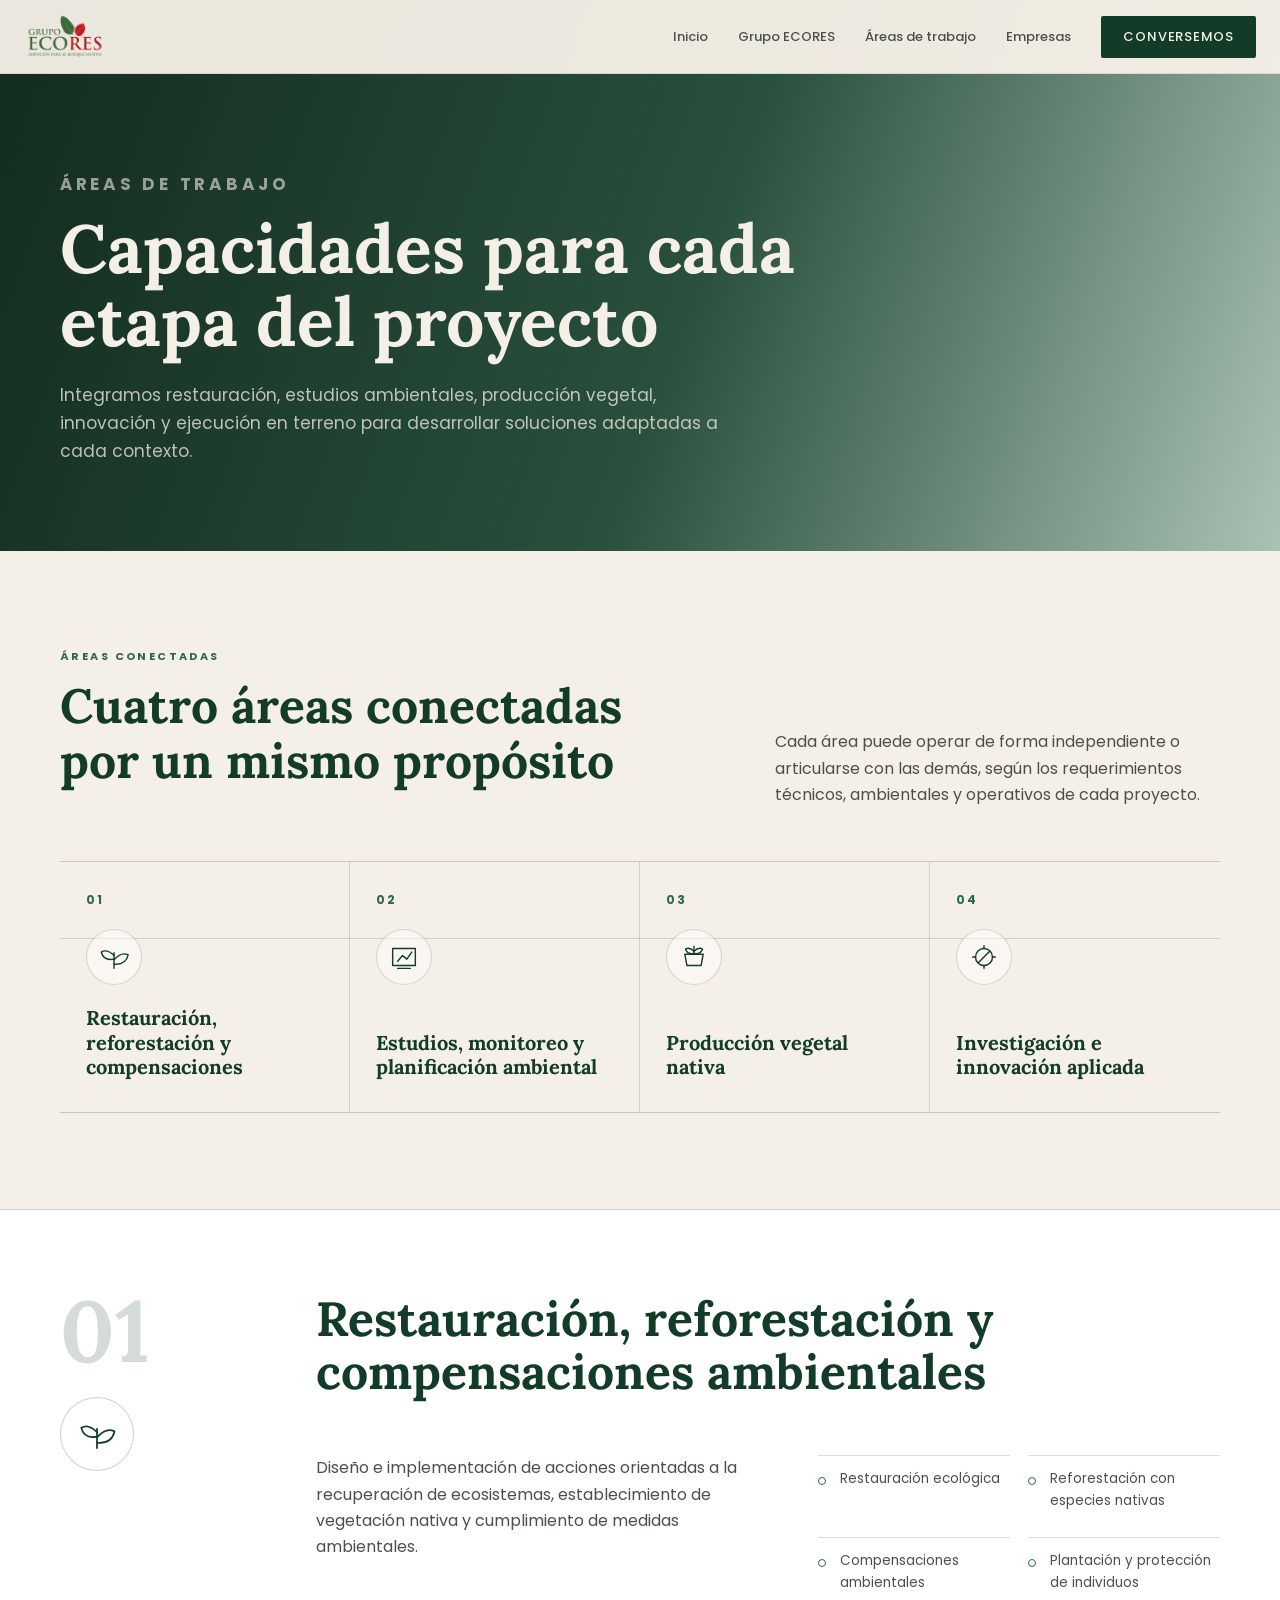
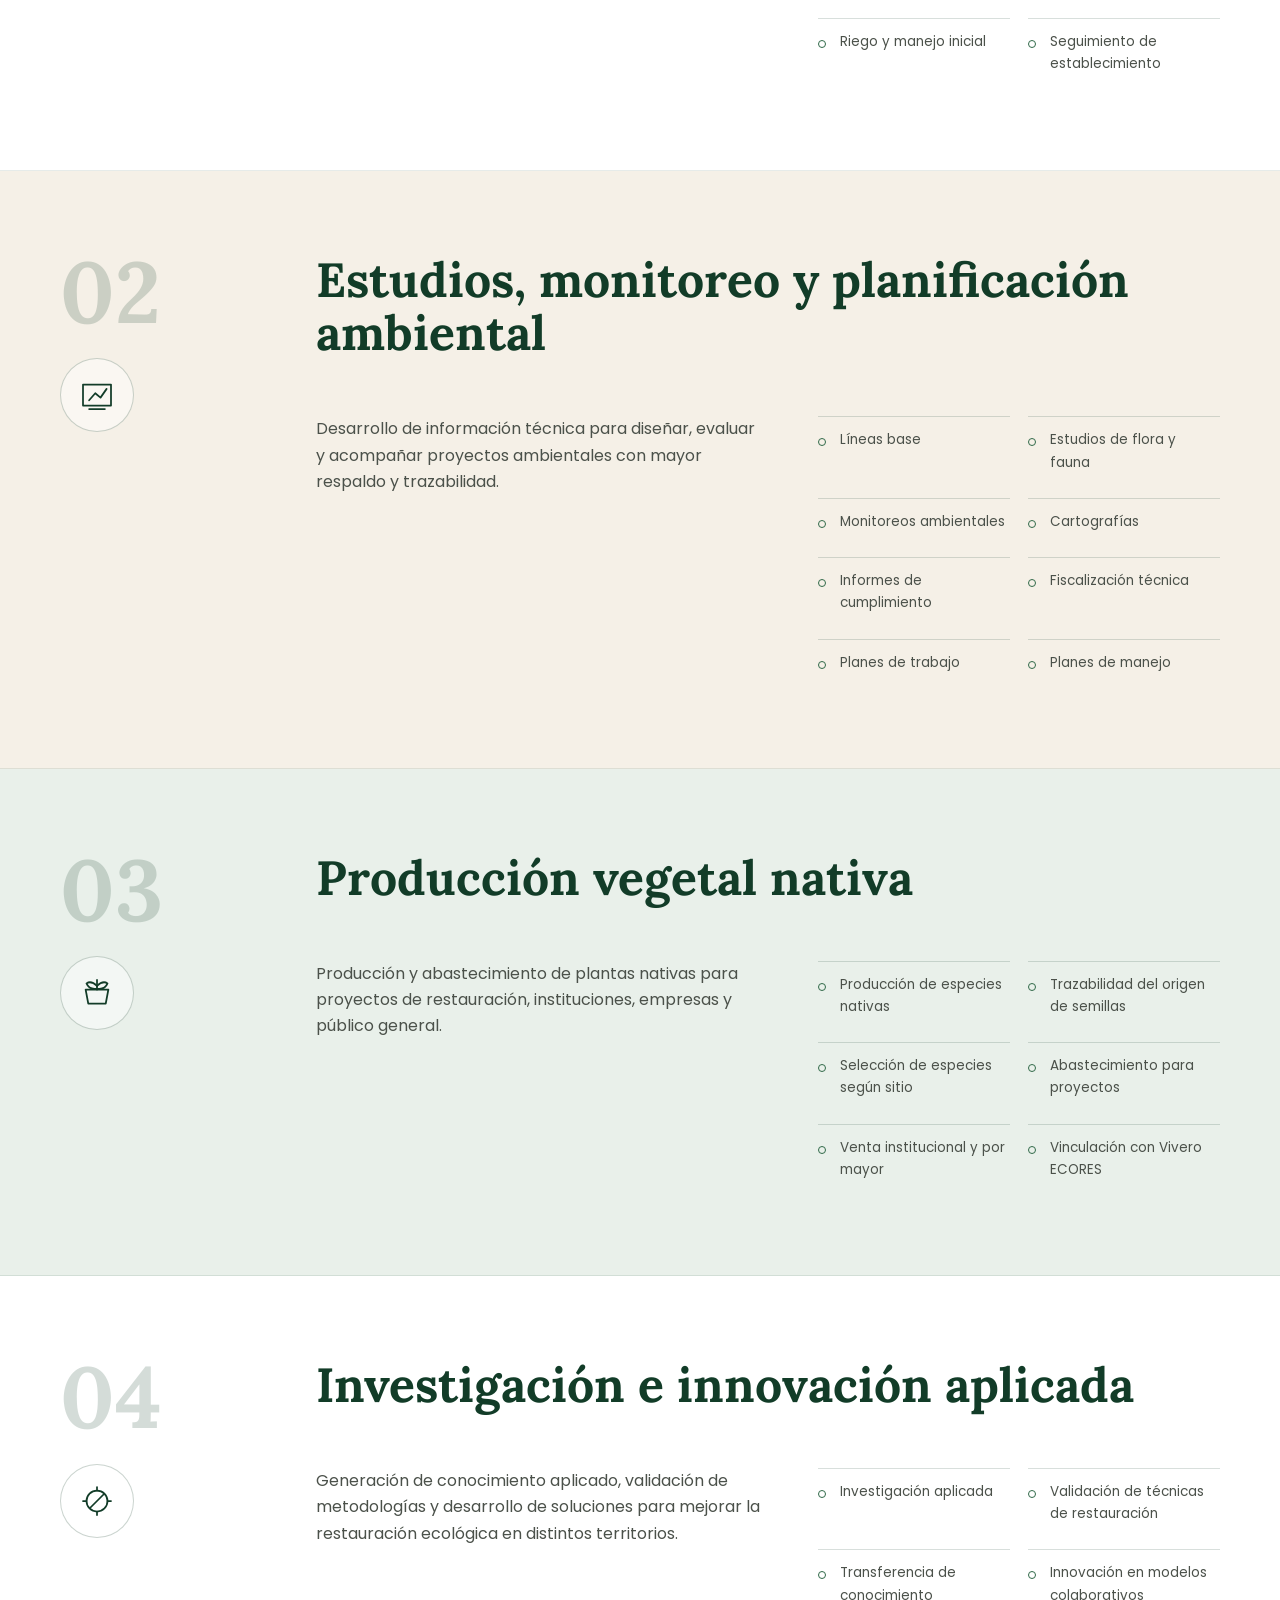
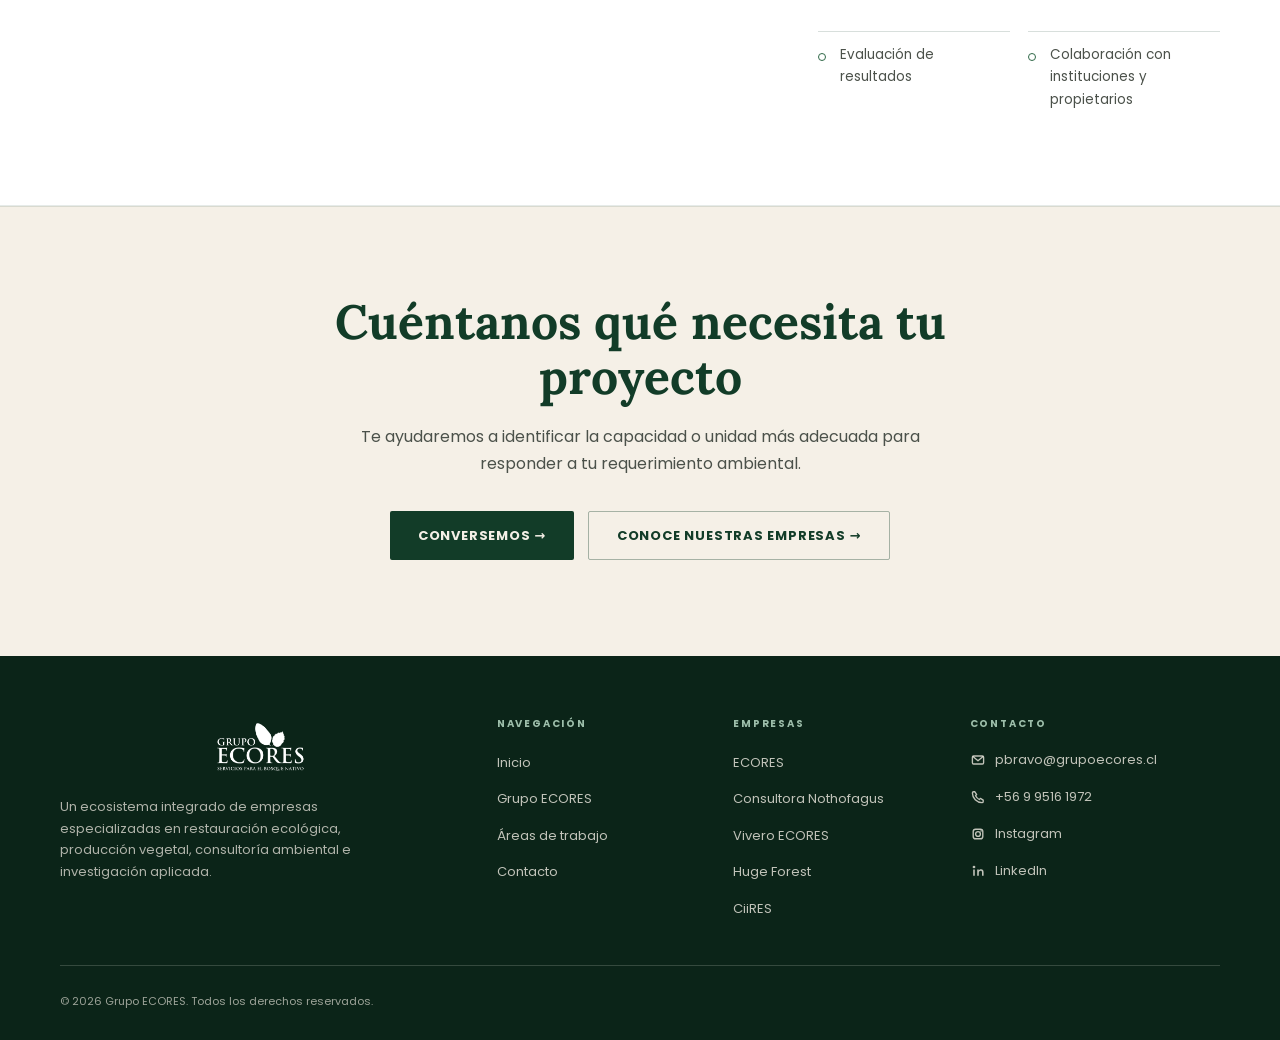
==== commit de9ef3d7: "Restaura correo directo del cliente" ====
--- a/areas-de-trabajo.html
+++ b/areas-de-trabajo.html
@@ -282,7 +282,7 @@
         <div class="footer-col">
           <h4>Contacto</h4>
           <ul>
-            <li><a class="contact-link" href="mailto:contacto@grupoecores.cl"><svg viewBox="0 0 20 20" fill="none" aria-hidden="true"><rect x="3" y="5" width="14" height="10" rx="1.5" stroke-width="1.7"/><path d="m4 6 6 5 6-5" stroke-width="1.7" stroke-linecap="round" stroke-linejoin="round"/></svg><span>contacto@grupoecores.cl</span></a></li>
+            <li><a class="contact-link" href="mailto:pbravo@grupoecores.cl"><svg viewBox="0 0 20 20" fill="none" aria-hidden="true"><rect x="3" y="5" width="14" height="10" rx="1.5" stroke-width="1.7"/><path d="m4 6 6 5 6-5" stroke-width="1.7" stroke-linecap="round" stroke-linejoin="round"/></svg><span>pbravo@grupoecores.cl</span></a></li>
             <li><a class="contact-link" href="tel:+56995161972"><svg viewBox="0 0 20 20" fill="none" aria-hidden="true"><path d="M6.1 3.5 8.3 7 6.9 8.4a11.4 11.4 0 0 0 4.7 4.7l1.4-1.4 3.5 2.2v1.6c0 .8-.7 1.5-1.5 1.5C8.4 17 3 11.6 3 5c0-.8.7-1.5 1.5-1.5h1.6Z" stroke-width="1.7" stroke-linecap="round" stroke-linejoin="round"/></svg><span>+56 9 9516 1972</span></a></li>
             <li><a class="contact-link" href="https://www.instagram.com/grupoecores/" target="_blank" rel="noopener noreferrer"><svg viewBox="0 0 20 20" fill="none" aria-hidden="true"><rect x="4" y="4" width="12" height="12" rx="3" stroke-width="1.7"/><circle cx="10" cy="10" r="3" stroke-width="1.7"/><circle cx="13.8" cy="6.2" r="1" fill="currentColor" stroke="none"/></svg><span>Instagram</span></a></li>
             <li><a class="contact-link" href="https://cl.linkedin.com/company/grupo-ecores" target="_blank" rel="noopener noreferrer"><svg viewBox="0 0 20 20" fill="none" aria-hidden="true"><circle cx="5" cy="5" r="1.7" fill="currentColor" stroke="none"/><path d="M4 8h2v8H4zM9 8h2v1.4c.6-.9 1.5-1.6 2.9-1.6 2.1 0 3.1 1.4 3.1 3.8V16h-2v-4c0-1.5-.5-2.2-1.6-2.2-1.3 0-2.4 1-2.4 2.8V16H9z" fill="currentColor" stroke="none"/></svg><span>LinkedIn</span></a></li>
